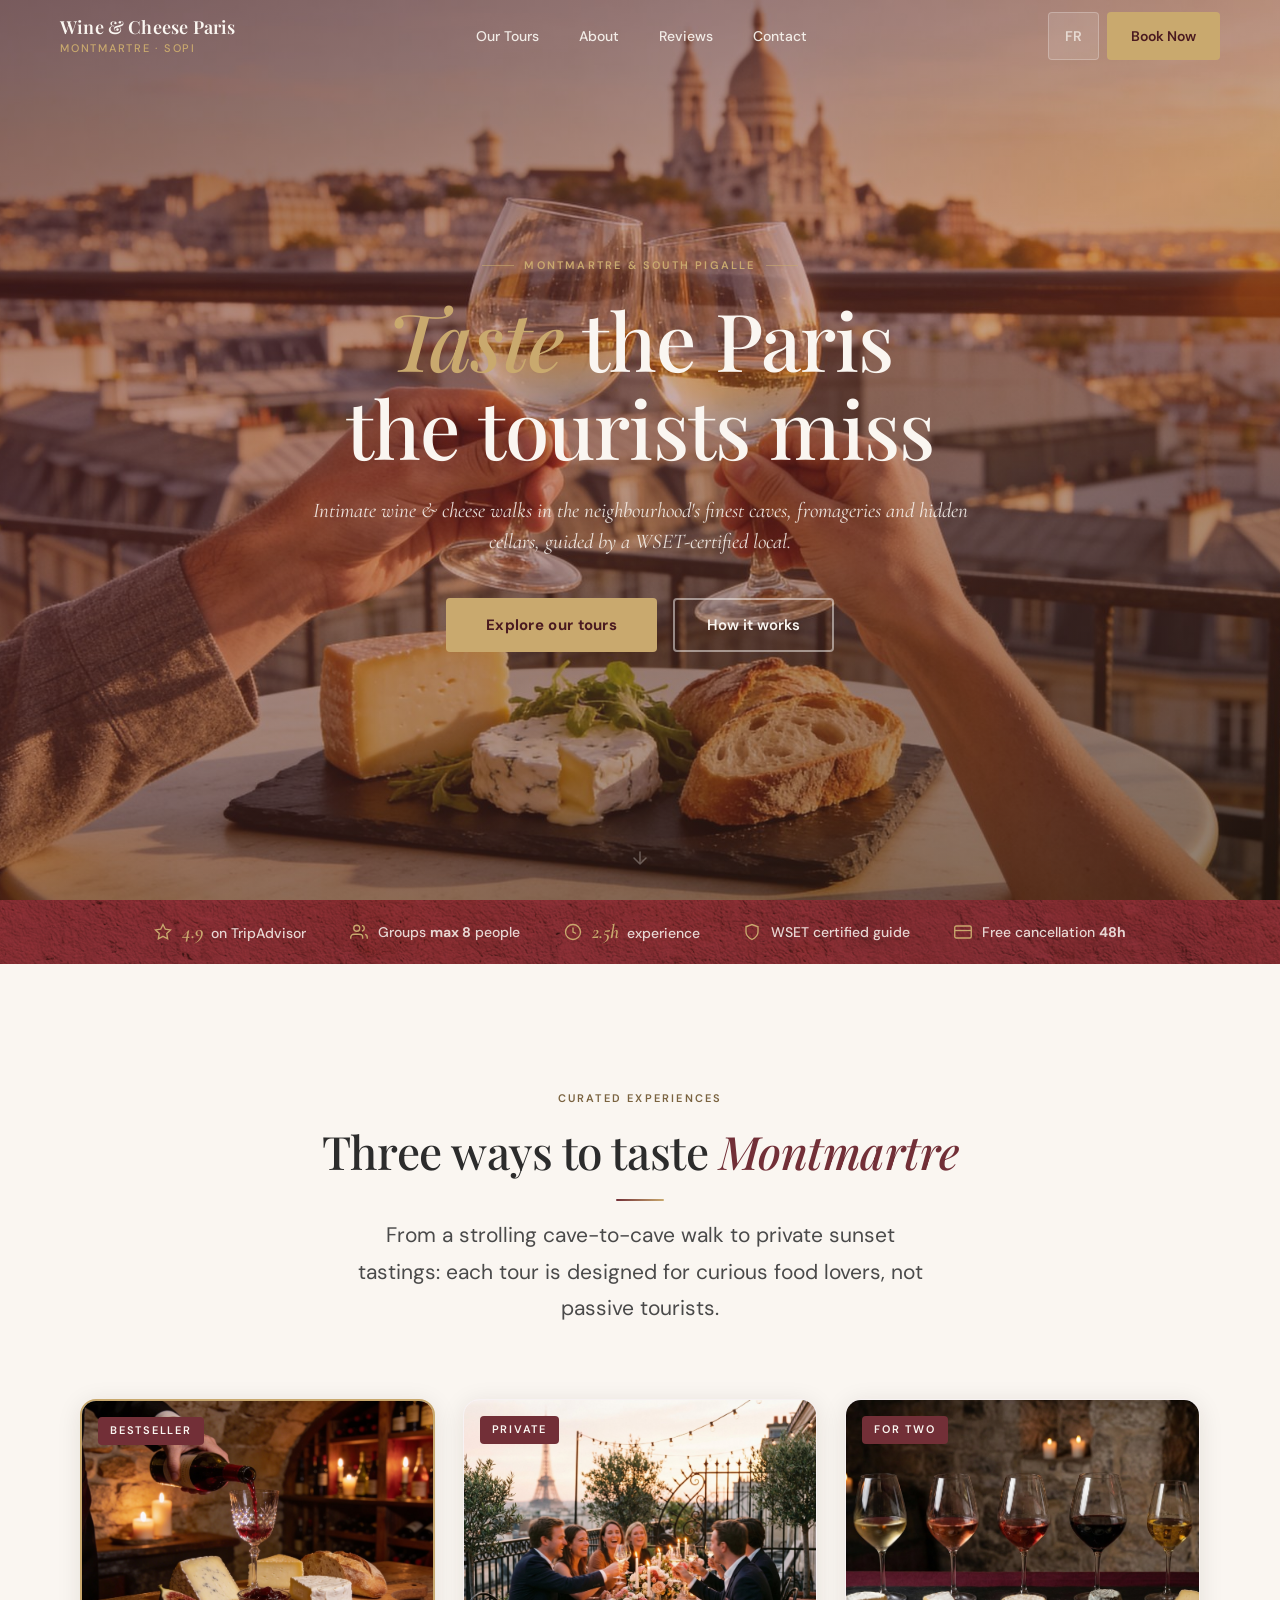
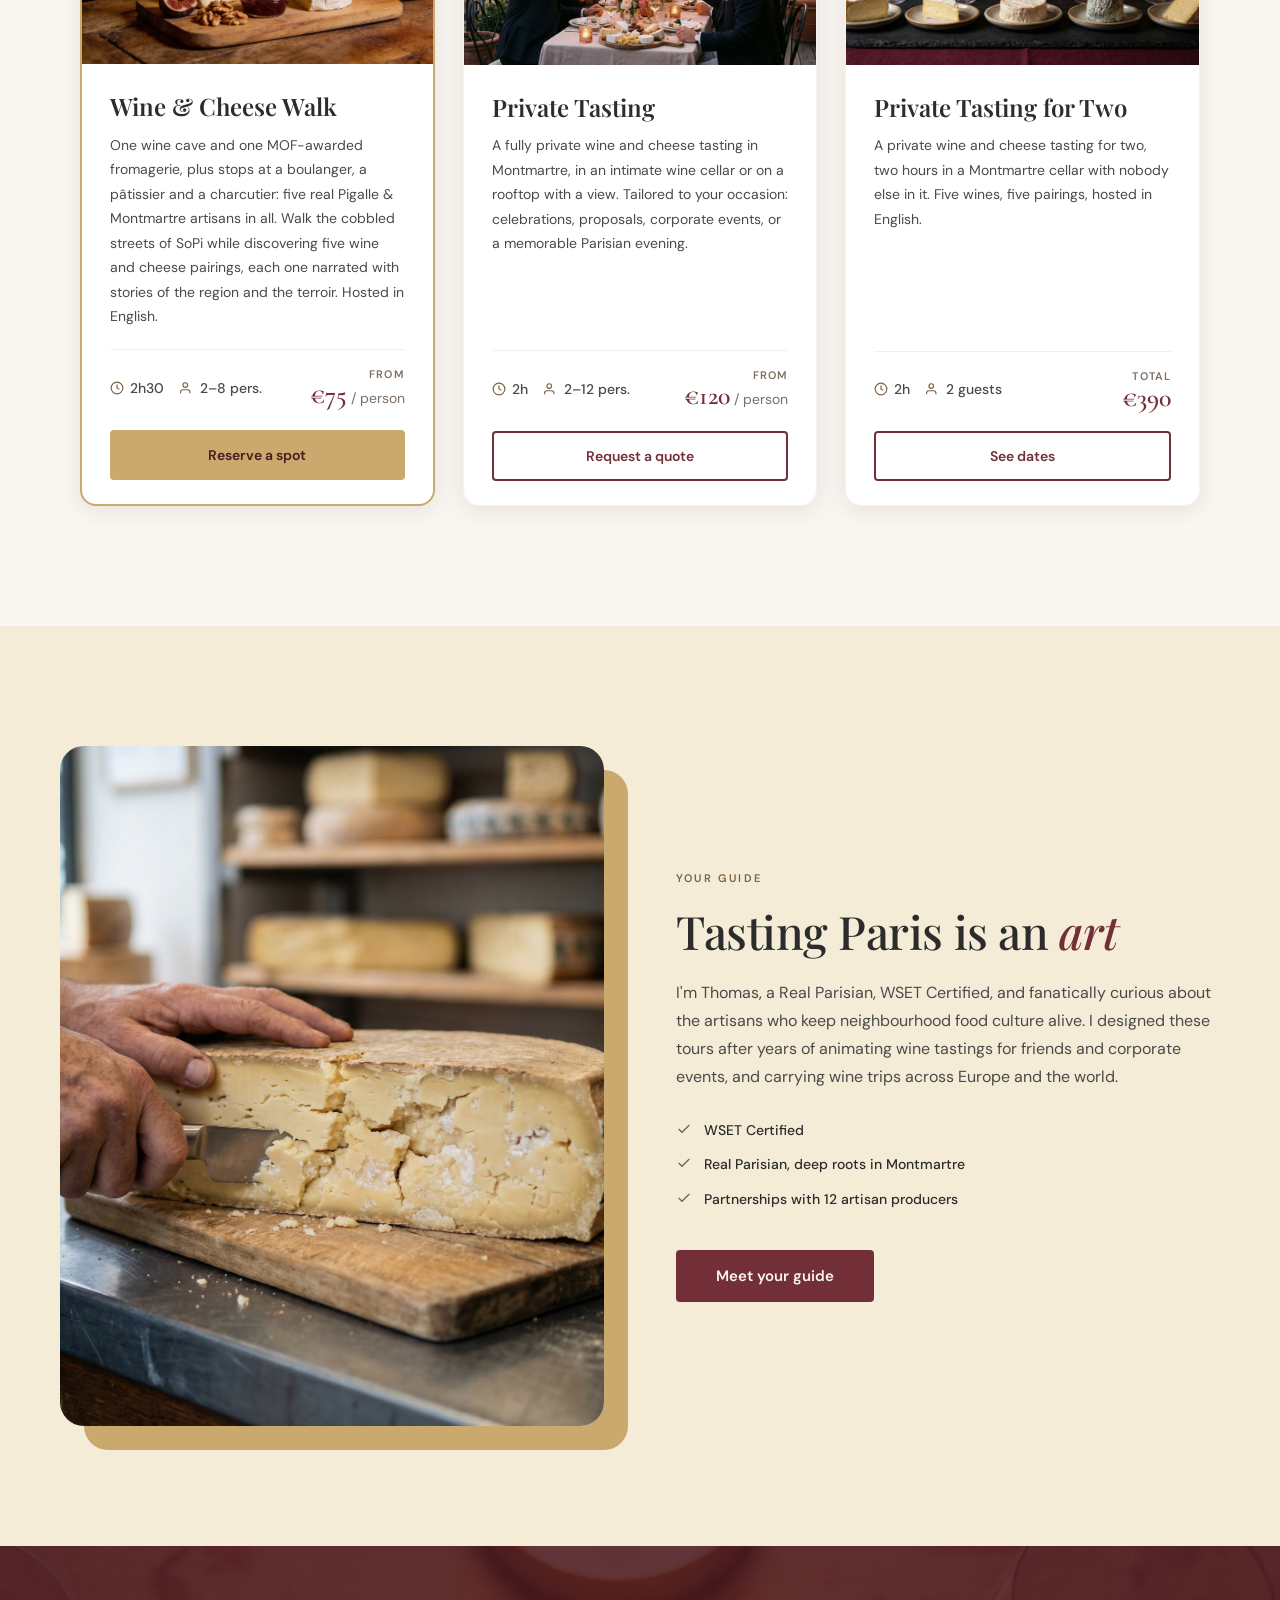
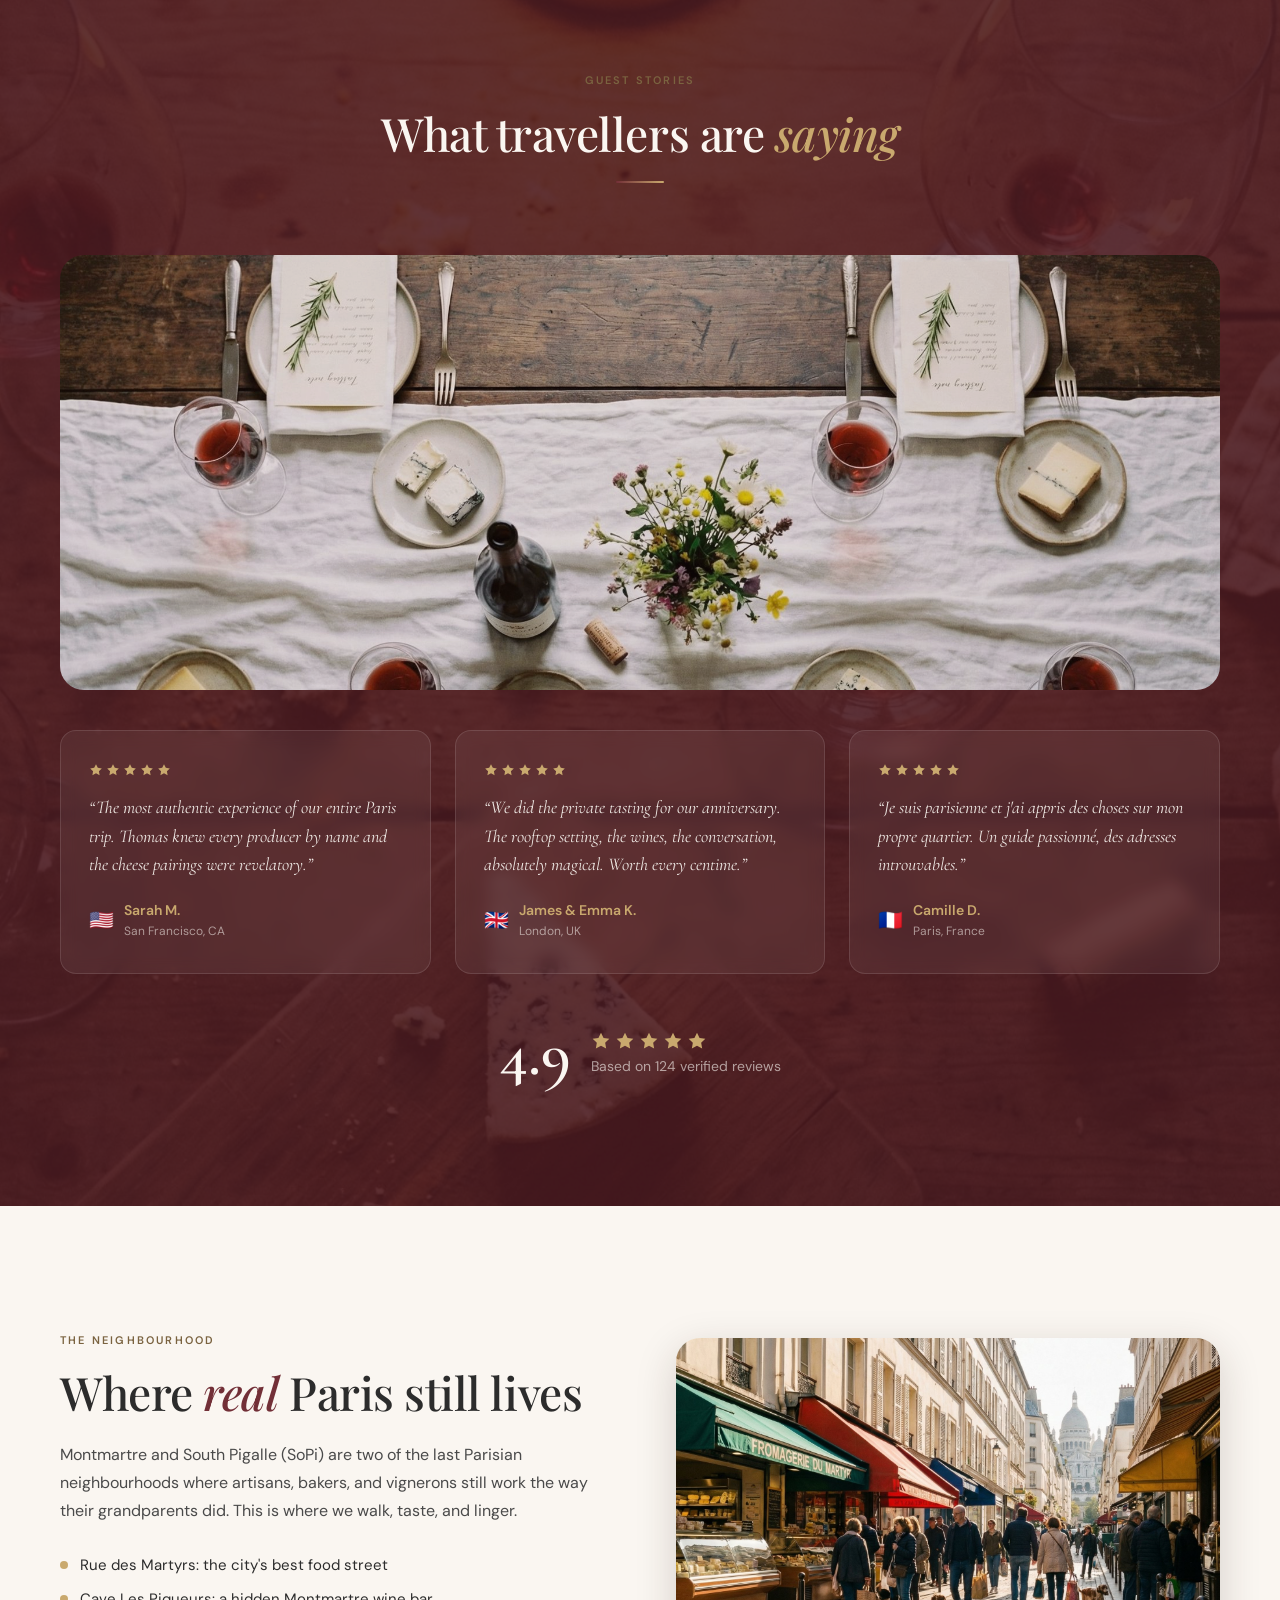
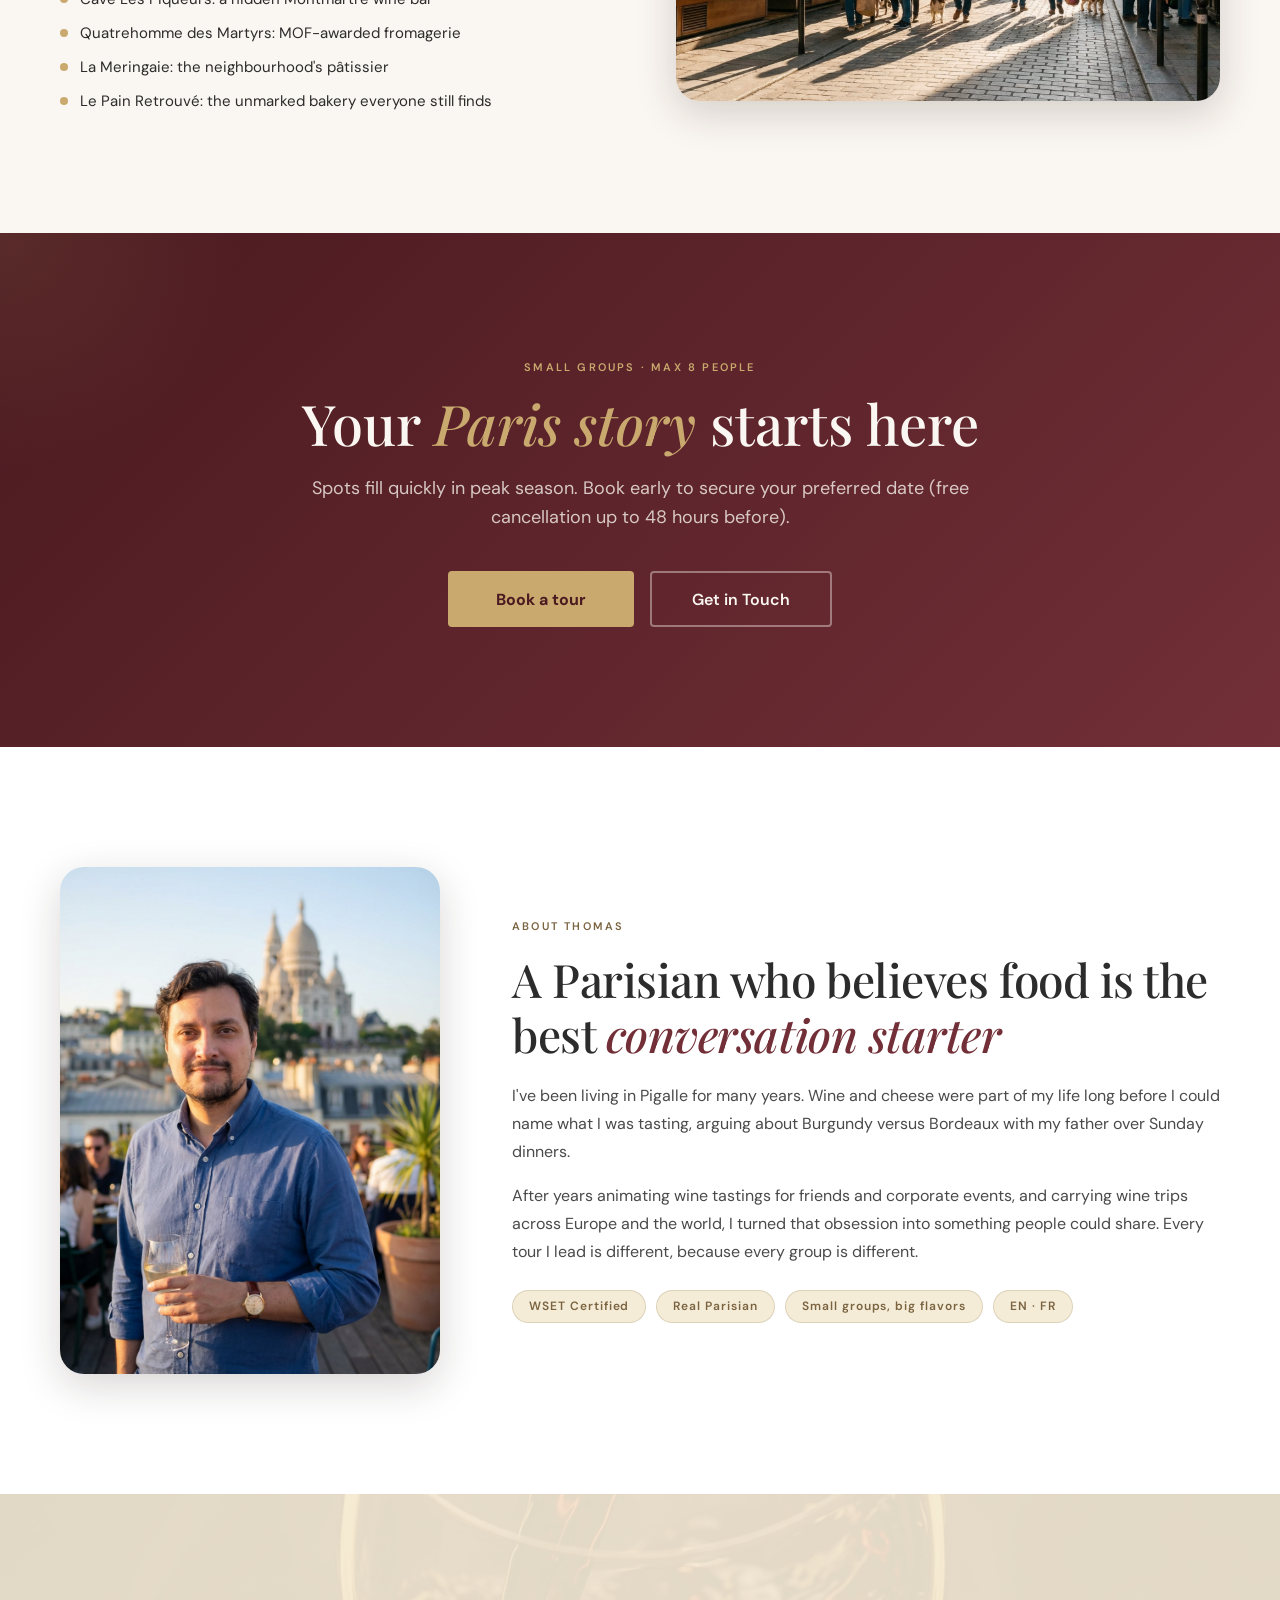
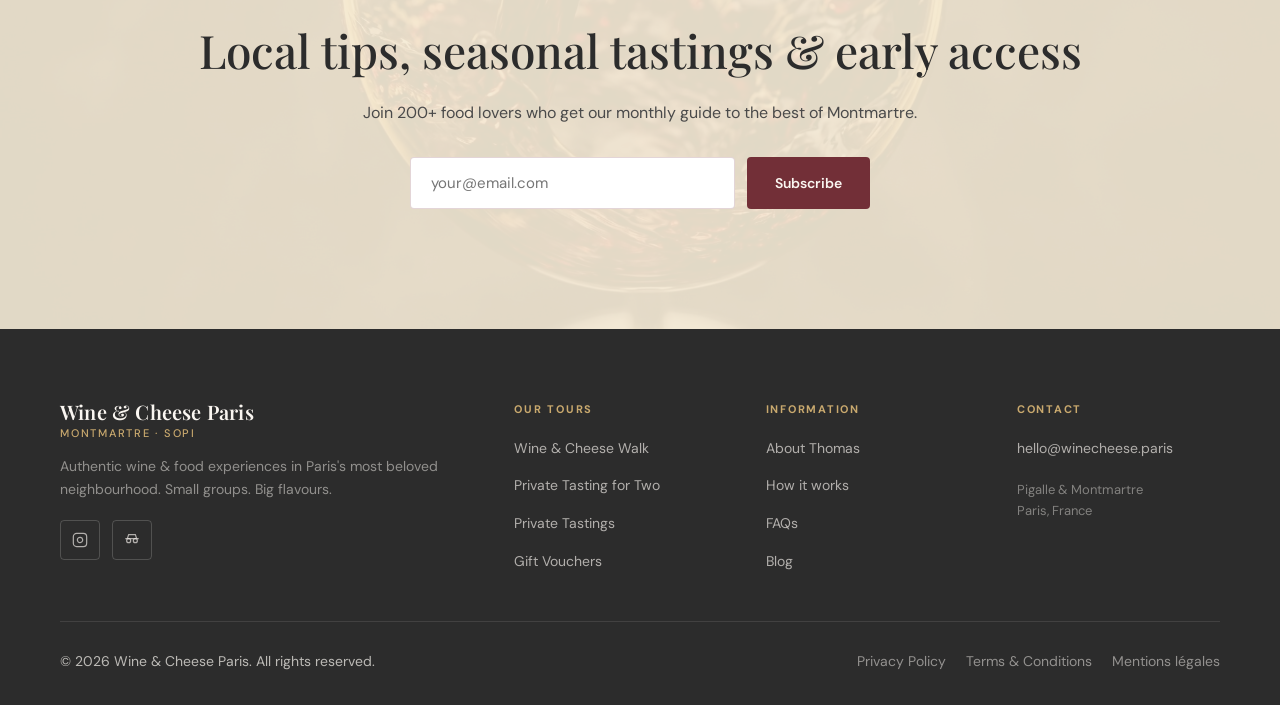
==== index.html @ 5b97e0d9 "fix(design): corrige les contrastes sous le seuil AA de WCAG 2.1 Complete le systeme pose par cette " ====
<!DOCTYPE html>
<html lang="en">
<head>
<meta charset="UTF-8">
<link rel="icon" href="favicon.svg" type="image/svg+xml">
<link rel="icon" href="favicon.ico" sizes="any">
<link rel="icon" href="favicon-32x32.png" type="image/png" sizes="32x32">
<link rel="icon" href="favicon-16x16.png" type="image/png" sizes="16x16">
<link rel="apple-touch-icon" href="apple-touch-icon.png">
<meta name="viewport" content="width=device-width, initial-scale=1.0">
<title>Wine & Cheese Paris, Montmartre Food & Wine Tours</title>
<meta name="description" content="Authentic wine & cheese experiences in Montmartre. Small-group tours, food walks, and private tastings led by a WSET-certified guide. Book your Paris food tour.">
<meta property="og:title" content="Wine & Cheese Paris">
<meta property="og:description" content="Authentic wine & cheese experiences in Montmartre with a certified local guide.">
<meta property="og:image" content="images/hero.jpg">
<link href="https://fonts.googleapis.com/css2?family=Playfair+Display:ital,wght@0,400;0,500;0,600;0,700;1,400;1,500&family=DM+Sans:ital,opsz,wght@0,9..40,400;0,9..40,500;0,9..40,600;0,9..40,700;1,9..40,400&family=Cormorant+Garamond:ital,wght@0,400;0,500;0,600;1,400;1,500;1,600&display=swap" rel="stylesheet">
<link rel="stylesheet" href="tokens.css">
<link rel="stylesheet" href="shared.css">
<style>
/* ─── HERO ──────────────────────────────────────────────────────── */
.hero {
  position:relative; min-height:100vh;
  display:flex; align-items:center; justify-content:center;
  overflow:hidden;
}
.hero-image {
  position:absolute; inset:0;
  background:url('images/hero.jpg') center center / cover no-repeat;
}
.hero-overlay {
  position:absolute; inset:0;
  background:linear-gradient(
    160deg,
    rgba(74,26,32,0.62) 0%,
    rgba(114,47,55,0.38) 45%,
    rgba(44,28,20,0.55) 100%
  );
}
.hero-content {
  position:relative; z-index:2;
  text-align:center;
  padding:0 var(--space-block);
  max-width:820px;
  animation:heroFadeUp 1s ease both;
}
@keyframes heroFadeUp {
  from { opacity:0; transform:translateY(28px); }
  to { opacity:1; transform:translateY(0); }
}
.hero-eyebrow {
  display:inline-flex; align-items:center; gap:10px;
  font-family:var(--ff-body);
  font-size:var(--text-2xs); font-weight:var(--weight-semibold);
  letter-spacing:var(--tracking-caps-lg); text-transform:uppercase;
  color:var(--gold);
  margin-bottom:var(--space-sm);
}
.hero-eyebrow::before, .hero-eyebrow::after {
  content:''; display:block; width:32px; height:1px;
  background:var(--gold); opacity:0.6;
}
.hero-title {
  font-family:var(--ff-display);
  font-size:var(--text-hero);
  font-weight:var(--weight-medium);
  color:var(--cream);
  line-height:var(--leading-tight);
  margin-bottom:var(--space-md);
  letter-spacing:var(--tracking-tight);
}
.hero-title em { font-style:italic; color:var(--gold); }
.hero-sub {
  font-family:var(--ff-accent);
  font-size:var(--text-lead);
  font-style:italic;
  color:rgba(250,246,241,0.88);
  margin-bottom:var(--space-2xl);
  line-height:var(--leading-normal);
}
.hero-ctas { display:flex; gap:var(--space-xs); justify-content:center; flex-wrap:wrap; }
.btn-primary {
  display:inline-flex; align-items:center; justify-content:center; text-decoration:none;
  background:var(--gold); color:var(--dark-wine);
  font-family:var(--ff-body); font-size:var(--text-base); font-weight:var(--weight-bold);
  padding:0 var(--space-2xl); height:54px; border-radius:var(--radius-sm);
  border:none; cursor:pointer; letter-spacing:var(--tracking-wide);
  transition:background var(--transition), transform var(--transition), box-shadow var(--transition);
  min-height:var(--touch-min);
}
.btn-primary:hover { background:var(--gold-hover); transform:translateY(-2px); box-shadow:0 8px 28px rgba(201,169,110,0.45); }
.btn-outline {
  display:inline-flex; align-items:center; justify-content:center; text-decoration:none;
  background:transparent; color:var(--cream);
  font-family:var(--ff-body); font-size:var(--text-base); font-weight:var(--weight-semibold);
  padding:0 var(--space-xl); height:54px; border-radius:var(--radius-sm);
  border:2px solid rgba(250,246,241,0.5); cursor:pointer;
  transition:border-color var(--transition), background var(--transition);
  min-height:var(--touch-min);
}
.btn-outline:hover { border-color:var(--cream); background:rgba(250,246,241,0.1); }
.hero-scroll {
  position:absolute; bottom:var(--space-xl); left:50%; transform:translateX(-50%);
  display:flex; flex-direction:column; align-items:center; gap:var(--space-3xs);
  color:rgba(250,246,241,0.6);
  font-size:var(--text-2xs); font-weight:var(--weight-medium); letter-spacing:var(--tracking-caps); text-transform:uppercase;
  animation:scrollBounce 2.5s ease infinite;
}
@keyframes scrollBounce {
  0%, 100% { transform:translateX(-50%) translateY(0); }
  50% { transform:translateX(-50%) translateY(6px); }
}
.hero-scroll svg { opacity:0.5; }

/* ─── TRUST BAR ─────────────────────────────────────────────────── */
.trust-bar {
  background:var(--dark-wine);
  background-image:url('images/stone-texture.jpg');
  background-blend-mode:overlay;
  background-size:cover;
  padding:16px var(--gutter);
  display:flex; align-items:center; justify-content:center;
  gap:var(--space-group);
  flex-wrap:wrap;
}
.trust-item {
  display:flex; align-items:center; gap:10px;
  color:rgba(250,246,241,0.85);
  font-size:var(--text-sm); font-weight:var(--weight-medium);
}
.trust-icon { color:var(--gold); flex-shrink:0; }
.trust-num { font-family:var(--ff-accent); font-size:var(--text-xl); font-weight:var(--weight-semibold); font-style:italic; color:var(--gold); }

/* ─── TOURS GRID ─────────────────────────────────────────────────── */
.tours { background:var(--cream); }
.tours-grid {
  display:grid;
  grid-template-columns:repeat(3, 1fr);
  gap:var(--space-lg);
  max-width:1120px;
  margin:0 auto;
}
.tour-card {
  background:var(--white);
  border-radius:var(--radius-lg);
  overflow:hidden;
  box-shadow:var(--shadow-card);
  transition:transform var(--transition), box-shadow var(--transition);
  display:flex; flex-direction:column;
  border:1px solid rgba(114,47,55,0.06);
}
.tour-card:hover { transform:translateY(-6px); box-shadow:var(--shadow-hover); }
.tour-card-image {
  position:relative; overflow:hidden;
  aspect-ratio:4/3;
}
.tour-card-image img {
  width:100%; height:100%; object-fit:cover;
  transition:transform 400ms ease;
}
.tour-card:hover .tour-card-image img { transform:scale(1.05); }
.tour-tag {
  position:absolute; top:var(--space-xs); left:var(--space-xs);
  background:var(--wine); color:var(--cream);
  font-size:var(--text-2xs); font-weight:var(--weight-semibold);
  letter-spacing:var(--tracking-caps); text-transform:uppercase;
  padding:5px var(--space-2xs); border-radius:var(--radius-sm);
}
.tour-card-body { padding:var(--space-lg) var(--space-lg) var(--space-md); flex:1; display:flex; flex-direction:column; }
.tour-name {
  font-family:var(--ff-display); font-size:var(--text-2xl); font-weight:var(--weight-semibold);
  color:var(--charcoal); line-height:var(--leading-snug); margin-bottom:var(--space-2xs);
}
.tour-desc { font-size:var(--text-sm); line-height:var(--leading-loose); color:var(--slate); flex:1; margin-bottom:var(--space-sm); }
.tour-meta {
  display:flex; align-items:center; gap:var(--space-xs);
  padding-top:var(--space-xs); border-top:1px solid rgba(114,47,55,0.08);
  margin-bottom:var(--space-sm);
}
.tour-meta-item {
  display:flex; align-items:center; gap:6px;
  font-size:var(--text-sm); font-weight:var(--weight-medium); color:var(--slate);
}
.tour-meta-item svg { color:var(--gold-text); flex-shrink:0; }
.tour-price {
  display:flex; flex-direction:column; align-items:flex-end;
  margin-left:auto;
}
.price-from {
  font-family:var(--ff-body); font-size:var(--text-2xs); font-weight:var(--weight-semibold);
  letter-spacing:0.1em; text-transform:uppercase;
  color:var(--stone-text); line-height:var(--leading-normal);
}
.price-main { display:flex; align-items:baseline; gap:var(--space-4xs); }
.price-amount {
  font-family:var(--ff-accent); font-size:26px; font-weight:var(--weight-semibold);
  color:var(--wine); line-height:var(--leading-none);
}
.price-per { font-size:var(--text-sm); font-weight:var(--weight-normal); color:var(--stone-text); }
.btn-tour {
  display:block; width:100%; text-align:center;
  background:transparent; color:var(--wine);
  border:2px solid var(--wine); border-radius:var(--radius-sm);
  font-size:var(--text-sm); font-weight:var(--weight-semibold); padding:var(--space-2xs);
  cursor:pointer; transition:all var(--transition);
  min-height:var(--touch-min); font-family:var(--ff-body);
}
.btn-tour:hover { background:var(--wine); color:var(--cream); }
.tour-card.featured .btn-tour { background:var(--gold); color:var(--dark-wine); border-color:var(--gold); }
.tour-card.featured .btn-tour:hover { background:var(--gold-hover); border-color:var(--gold-hover); }
.tour-card.featured { border:2px solid var(--gold); }

/* ─── EXPERTISE / ABOUT STRIP ───────────────────────────────────── */
.expertise { background:var(--light-gold); }
.expertise-grid {
  display:grid; grid-template-columns:1fr 1fr;
  gap:var(--space-block); align-items:center;
}
.expertise-image {
  position:relative; border-radius:var(--radius-xl);
  overflow:hidden; aspect-ratio:4/5;
  box-shadow:24px 24px 0 var(--gold);
}
.expertise-image img { width:100%; height:100%; object-fit:cover; }
.expertise-badge {
  position:absolute; bottom:-var(--space-2xs); right:-var(--space-2xs);
  background:var(--wine); color:var(--cream);
  border-radius:50%; width:96px; height:96px;
  display:flex; flex-direction:column; align-items:center; justify-content:center;
  font-family:var(--ff-display); font-size:var(--text-2xl); font-weight:var(--weight-bold);
  line-height:var(--leading-none); text-align:center;
  box-shadow:0 8px 24px rgba(114,47,55,0.35);
}
.expertise-badge small { font-family:var(--ff-body); font-size:var(--text-2xs); letter-spacing:var(--tracking-caps); text-transform:uppercase; opacity:0.8; }
.expertise-text .section-eyebrow { display:block; text-align:left; }
.expertise-text .section-title { text-align:left; }
.expertise-body { font-size:var(--text-md); line-height:var(--leading-loose); color:var(--slate); margin-top:var(--space-sm); }
.credential-list { list-style:none; margin-top:var(--space-lg); display:flex; flex-direction:column; gap:var(--space-2xs); }
.credential-item {
  display:flex; align-items:flex-start; gap:var(--space-2xs);
  font-size:var(--text-sm); color:var(--charcoal); font-weight:var(--weight-medium);
}
.credential-icon { color:var(--gold-text); margin-top:2px; flex-shrink:0; }
.expertise-cta { margin-top:var(--space-2xl); }
.btn-secondary {
  display:inline-flex; align-items:center; justify-content:center; text-decoration:none;
  background:var(--wine); color:var(--cream);
  font-family:var(--ff-body); font-size:var(--text-base); font-weight:var(--weight-semibold);
  padding:0 var(--space-2xl); height:52px; border-radius:var(--radius-sm);
  border:none; cursor:pointer;
  transition:background var(--transition), transform var(--transition);
  min-height:var(--touch-min);
}
.btn-secondary:hover { background:var(--dark-wine); transform:translateY(-2px); }

/* ─── REVIEWS ────────────────────────────────────────────────────── */
.reviews {
  position:relative; overflow:hidden;
  background:var(--dark-wine);
}
.reviews-bg {
  position:absolute; inset:0;
  background:url('images/tasting-table.jpg') center / cover no-repeat;
  opacity:0.12;
}
.reviews-inner { position:relative; z-index:2; }
.reviews .section-eyebrow { color:var(--gold-text); }
.reviews .section-title { color:var(--cream); }
.reviews-grid {
  display:grid; grid-template-columns:repeat(3, 1fr);
  gap:var(--space-md);
}
.review-card {
  background:rgba(250,246,241,0.06);
  border:1px solid rgba(250,246,241,0.12);
  border-radius:var(--radius-lg); padding:var(--space-xl) var(--space-lg);
  backdrop-filter:blur(8px);
  transition:background var(--transition), transform var(--transition);
}
.review-card:hover { background:rgba(250,246,241,0.10); transform:translateY(-3px); }
.review-stars { display:flex; gap:3px; margin-bottom:var(--space-xs); color:var(--gold); }
.review-text {
  font-family:var(--ff-accent); font-size:var(--text-lg); font-style:italic;
  color:rgba(250,246,241,0.92); line-height:var(--leading-relaxed); margin-bottom:var(--space-sm);
}
.review-text::before { content:'\201C'; }
.review-text::after { content:'\201D'; }
.reviewer {
  display:flex; align-items:center; gap:10px;
}
.reviewer-flag { font-size:var(--text-xl); }
.reviewer-info { display:flex; flex-direction:column; }
.reviewer-name { font-size:var(--text-sm); font-weight:var(--weight-semibold); color:var(--gold); }
.reviewer-origin { font-size:var(--text-xs); color:rgba(250,246,241,0.55); }
.reviews-rating {
  text-align:center; margin-top:var(--space-3xl);
  display:flex; align-items:center; justify-content:center; gap:var(--space-sm);
}
.rating-big {
  font-family:var(--ff-accent); font-size:64px; font-weight:var(--weight-semibold);
  color:var(--cream); line-height:var(--leading-none);
}
.rating-label { font-size:var(--text-sm); color:rgba(250,246,241,0.6); margin-top:var(--space-4xs); }
.rating-stars-big { display:flex; gap:var(--space-4xs); color:var(--gold); margin-bottom:var(--space-4xs); }

/* ─── NEIGHBOURHOOD ─────────────────────────────────────────────── */
.neighbourhood { background:var(--cream); }
.neighbourhood-grid {
  display:grid; grid-template-columns:1fr 1fr;
  gap:var(--space-block); align-items:center;
}
.neighbourhood-text .section-title { text-align:left; }
.neighbourhood-text .section-eyebrow { text-align:left; }
.neighbourhood-body { font-size:var(--text-md); line-height:var(--leading-loose); color:var(--slate); margin-top:var(--space-sm); }
.neighbourhood-image {
  border-radius:var(--radius-xl); overflow:hidden;
  aspect-ratio:3/2;
  box-shadow:var(--shadow-hover);
}
.neighbourhood-image img { width:100%; height:100%; object-fit:cover; }
.stops-list { list-style:none; margin-top:var(--space-lg); display:flex; flex-direction:column; gap:10px; }
.stop-item {
  display:flex; align-items:center; gap:var(--space-2xs);
  font-size:var(--text-base); color:var(--charcoal);
}
.stop-dot { width:8px; height:8px; border-radius:50%; background:var(--gold); flex-shrink:0; }

/* ─── CTA SECTION ───────────────────────────────────────────────── */
.cta-section {
  background:linear-gradient(135deg, var(--dark-wine) 0%, var(--wine) 100%);
  text-align:center; padding:var(--space-section) var(--gutter);
  position:relative; overflow:hidden;
}
.cta-section::before {
  content:'';
  position:absolute; top:-50%; left:-20%;
  width:500px; height:500px;
  background:radial-gradient(circle, rgba(201,169,110,0.12) 0%, transparent 70%);
  border-radius:50%;
}
.cta-inner { position:relative; z-index:2; max-width:680px; margin:0 auto; }
.cta-eyebrow { display:inline-block; font-size:var(--text-2xs); font-weight:var(--weight-semibold); letter-spacing:var(--tracking-caps-lg); text-transform:uppercase; color:var(--gold); margin-bottom:var(--space-xs); }
.cta-title { font-family:var(--ff-display); font-size:var(--text-page-title); font-weight:var(--weight-medium); color:var(--cream); line-height:var(--leading-tight); margin-bottom:var(--space-sm); }
.cta-title em { font-style:italic; color:var(--gold); }
.cta-desc { font-size:var(--text-lg); color:rgba(250,246,241,0.78); margin-bottom:var(--space-2xl); line-height:var(--leading-relaxed); }
.cta-buttons { display:flex; gap:var(--space-xs); justify-content:center; flex-wrap:wrap; }
.btn-cta-primary {
  background:var(--gold); color:var(--dark-wine);
  font-family:var(--ff-body); font-size:var(--text-md); font-weight:var(--weight-bold);
  padding:0 var(--space-3xl); height:56px; border-radius:var(--radius-sm);
  border:none; cursor:pointer;
  transition:background var(--transition), transform var(--transition);
  min-height:var(--touch-min);
}
.btn-cta-primary:hover { background:var(--gold-hover); transform:translateY(-2px); }

/* ─── ABOUT TEASER ──────────────────────────────────────────────── */
.about-teaser { background:var(--white); }
.about-grid {
  display:grid; grid-template-columns:380px 1fr;
  gap:var(--space-block); align-items:center;
}
.about-portrait {
  position:relative; border-radius:var(--radius-xl); overflow:hidden;
  aspect-ratio:3/4;
  box-shadow:var(--shadow-hover);
}
.about-portrait img { width:100%; height:100%; object-fit:cover; }
.about-text .section-eyebrow { text-align:left; display:block; }
.about-text .section-title { text-align:left; }
.about-body { font-size:var(--text-md); line-height:var(--leading-loose); color:var(--slate); margin-top:var(--space-sm); }
.about-body p + p { margin-top:var(--space-xs); }
.credential-chips { display:flex; flex-wrap:wrap; gap:10px; margin-top:var(--space-md); }
.chip {
  background:var(--light-gold); color:var(--gold-text);
  font-size:var(--text-xs); font-weight:var(--weight-semibold); letter-spacing:0.08em;
  padding:6px var(--space-xs); border-radius:100px;
  border:1px solid rgba(122,99,64,0.2);
}

/* ─── NEWSLETTER ─────────────────────────────────────────────────── */
.newsletter { background:var(--light-gold); text-align:center; position:relative; overflow:hidden; }
.newsletter::before { content:''; position:absolute; inset:0; background:url('images/wine-pour-closeup.jpg') center/cover no-repeat; opacity:0.08; z-index:0; }
.newsletter > * { position:relative; z-index:1; }
.newsletter-title { font-family:var(--ff-display); font-size:var(--text-section); font-weight:var(--weight-medium); color:var(--charcoal); margin-bottom:var(--space-2xs); }
.newsletter-desc { font-size:var(--text-md); color:var(--slate); margin-bottom:var(--space-xl); }
.newsletter-form { display:flex; gap:var(--space-2xs); max-width:460px; margin:0 auto; }
.newsletter-input {
  flex:1; border:1.5px solid rgba(114,47,55,0.2); border-radius:var(--radius-sm);
  background:var(--white); color:var(--charcoal);
  font-family:var(--ff-body); font-size:var(--text-base); padding:0 var(--space-sm);
  height:52px; min-height:var(--touch-min);
  transition:border-color var(--transition);
}
.newsletter-input:focus { outline:none; border-color:var(--wine); box-shadow:0 0 0 3px rgba(114,47,55,0.1); }
.btn-subscribe {
  background:var(--wine); color:var(--cream);
  font-family:var(--ff-body); font-size:var(--text-sm); font-weight:var(--weight-semibold);
  padding:0 var(--space-lg); height:52px; border-radius:var(--radius-sm);
  border:none; cursor:pointer; white-space:nowrap;
  transition:background var(--transition);
  min-height:var(--touch-min);
}
.btn-subscribe:hover { background:var(--dark-wine); }

/* ─── RESPONSIVE, propre a l'accueil ─────────────────────────────── */
/* Le pied de page et la bascule du menu sont gouvernes par shared.css. */
@media (max-width:768px) {
  .tours-grid { grid-template-columns:repeat(2, 1fr); max-width:780px; }
}
@media (max-width:640px) {
  .tours-grid { grid-template-columns:1fr; max-width:420px; }
  .expertise-grid, .neighbourhood-grid, .about-grid { grid-template-columns:1fr; }
  .about-grid { grid-template-columns:1fr; }
  .about-portrait { max-width:340px; margin:0 auto; }
  .reviews-grid { grid-template-columns:1fr; }
  .newsletter-form { flex-direction:column; }
}
@media (max-width:480px) {
  .trust-bar { gap:var(--space-xs); }
  .trust-item { font-size:var(--text-xs); }
}
</style>
<script async src="https://analytics.winecheese.paris/js/pa-krMVZUVywC4sob83U_ji3.js"></script>
<script>
window.plausible=window.plausible||function(){(plausible.q=plausible.q||[]).push(arguments)},plausible.init=plausible.init||function(i){plausible.o=i||{}};
plausible.init()
</script>
<script defer src="analytics.js"></script>
</head>
<body>

<a href="#main-content" class="skip-link">Skip to main content</a>

<!-- ─── HEADER ─────────────────────────────────────────────────── -->
<header class="site-header" role="banner" id="site-header">
  <a href="/" class="logo" aria-label="Wine & Cheese Paris, Home">
    <span class="logo-main">Wine & Cheese Paris</span>
    <span class="logo-sub">Montmartre · SoPi</span>
  </a>

  <nav class="main-nav" aria-label="Main navigation">
    <a href="#tours" class="nav-link" data-en="Our Tours" data-fr="Nos Visites">Our Tours</a>
    <a href="about.html" class="nav-link" data-en="About" data-fr="À Propos">About</a>
    <a href="#reviews" class="nav-link" data-en="Reviews" data-fr="Avis">Reviews</a>
    <a href="contact.html" class="nav-link" data-en="Contact" data-fr="Contact">Contact</a>
  </nav>

  <div class="nav-right">
    <button class="lang-toggle" id="langToggle" aria-label="Switch language to French">FR</button>
    <button class="btn-book-nav" data-book="choose" data-en="Book Now" data-fr="Réserver">Book Now</button>
    <button class="nav-hamburger" aria-label="Open menu" aria-expanded="false">
      <span></span><span></span><span></span>
    </button>
  </div>
</header>

<!-- ─── HERO ───────────────────────────────────────────────────── -->
<main id="main-content">
<section class="hero" aria-label="Hero">
  <div class="hero-image" id="heroImage" role="img" aria-label="Two glasses of white wine toasting above a cheese board with Sacré-Cœur in the background at golden hour"></div>
  <div class="hero-overlay" aria-hidden="true"></div>
  <div class="hero-content">
    <p class="hero-eyebrow">Montmartre &amp; South Pigalle</p>
    <h1 class="hero-title" id="heroTitle">
      <em>Taste</em> the Paris<br>the tourists miss
    </h1>
    <p class="hero-sub" id="heroSub">Intimate wine &amp; cheese walks in the neighbourhood's finest caves, fromageries and hidden cellars, guided by a WSET-certified local.</p>
    <div class="hero-ctas">
      <a href="#tours" class="btn-primary" id="heroCta1">Explore our tours</a>
      <a href="#expertise" class="btn-outline" id="heroCta2">How it works</a>
    </div>
  </div>
  <div class="hero-scroll" aria-hidden="true">
    <svg width="20" height="20" viewBox="0 0 20 20" fill="none">
      <path d="M10 4v12M4 10l6 6 6-6" stroke="currentColor" stroke-width="1.5" stroke-linecap="round" stroke-linejoin="round"/>
    </svg>
  </div>
</section>

<!-- ─── TRUST BAR ─────────────────────────────────────────────── -->
<div class="trust-bar" role="region" aria-label="Key facts">
  <div class="trust-item">
    <svg class="trust-icon" width="18" height="18" viewBox="0 0 24 24" fill="none" stroke="currentColor" stroke-width="1.8"><polygon points="12 2 15.09 8.26 22 9.27 17 14.14 18.18 21.02 12 17.77 5.82 21.02 7 14.14 2 9.27 8.91 8.26 12 2"/></svg>
    <span><span class="trust-num">4.9</span> &nbsp;on TripAdvisor</span>
  </div>
  <div class="trust-item">
    <svg class="trust-icon" width="18" height="18" viewBox="0 0 24 24" fill="none" stroke="currentColor" stroke-width="1.8"><path d="M17 21v-2a4 4 0 0 0-4-4H5a4 4 0 0 0-4 4v2"/><circle cx="9" cy="7" r="4"/><path d="M23 21v-2a4 4 0 0 0-3-3.87"/><path d="M16 3.13a4 4 0 0 1 0 7.75"/></svg>
    <span>Groups <strong>max 8</strong> people</span>
  </div>
  <div class="trust-item">
    <svg class="trust-icon" width="18" height="18" viewBox="0 0 24 24" fill="none" stroke="currentColor" stroke-width="1.8"><circle cx="12" cy="12" r="10"/><path d="M12 6v6l4 2"/></svg>
    <span><span class="trust-num">2.5h</span> &nbsp;experience</span>
  </div>
  <div class="trust-item">
    <svg class="trust-icon" width="18" height="18" viewBox="0 0 24 24" fill="none" stroke="currentColor" stroke-width="1.8"><path d="M12 22s8-4 8-10V5l-8-3-8 3v7c0 6 8 10 8 10z"/></svg>
    <span>WSET certified guide</span>
  </div>
  <div class="trust-item">
    <svg class="trust-icon" width="18" height="18" viewBox="0 0 24 24" fill="none" stroke="currentColor" stroke-width="1.8"><rect x="1" y="4" width="22" height="16" rx="2" ry="2"/><line x1="1" y1="10" x2="23" y2="10"/></svg>
    <span>Free cancellation <strong>48h</strong></span>
  </div>
</div>

<!-- ─── TOURS ─────────────────────────────────────────────────── -->
<section class="section tours" id="tours" aria-labelledby="tours-heading">
  <div class="section-inner">
    <header class="section-header">
      <p class="section-eyebrow" id="toursEyebrow">Curated experiences</p>
      <h2 class="section-title" id="toursHeading">Three ways to taste <em>Montmartre</em></h2>
      <div class="divider"></div>
      <p class="section-desc" id="toursDesc">From a strolling cave-to-cave walk to private sunset tastings: each tour is designed for curious food lovers, not passive tourists.</p>
    </header>

    <div class="tours-grid">
      <!-- Card 1: Wine & Cheese Walk -->
      <article class="tour-card featured" aria-label="Wine & Cheese Walk tour">
        <div class="tour-card-image">
          <img src="images/card-wine.jpg" alt="Red wine being poured in a candlelit stone wine cellar with a cheese board" loading="lazy">
          <span class="tour-tag" id="tag1">Bestseller</span>
        </div>
        <div class="tour-card-body">
          <h3 class="tour-name" id="tourName1">Wine &amp; Cheese Walk</h3>
          <p class="tour-desc" id="tourDesc1">One wine cave and one MOF-awarded fromagerie, plus stops at a boulanger, a pâtissier and a charcutier: five real Pigalle & Montmartre artisans in all. Walk the cobbled streets of SoPi while discovering five wine and cheese pairings, each one narrated with stories of the region and the terroir. Hosted in English.</p>
          <div class="tour-meta">
            <div class="tour-meta-item">
              <svg width="14" height="14" viewBox="0 0 24 24" fill="none" stroke="currentColor" stroke-width="2"><circle cx="12" cy="12" r="10"/><path d="M12 6v6l4 2"/></svg>
              <span id="tourDur1">2h30</span>
            </div>
            <div class="tour-meta-item">
              <svg width="14" height="14" viewBox="0 0 24 24" fill="none" stroke="currentColor" stroke-width="2"><path d="M17 21v-2a4 4 0 0 0-4-4H5a4 4 0 0 0-4 4v2"/><circle cx="9" cy="7" r="4"/></svg>
              <span id="tourGroup1">2–8 pers.</span>
            </div>
            <div class="tour-price"><span class="price-from" id="pricePrefix1">From</span><span class="price-main"><span class="price-amount" id="tourPriceAmount1">€75</span><span class="price-per" id="pricePer1">/ person</span></span></div>
          </div>
          <a href="wine-cheese-walk.html" class="btn-tour" id="tourCta1" data-book="walk">Reserve a spot</a>
        </div>
      </article>

      <!-- Card 2: Private Tasting -->
      <article class="tour-card" aria-label="Private Wine & Cheese Tasting">
        <div class="tour-card-image">
          <img src="images/card-rooftop.jpg" alt="Elegant group toasting with wine glasses on a Paris rooftop with the Eiffel Tower at sunset" loading="lazy">
          <span class="tour-tag" id="tag3">Private</span>
        </div>
        <div class="tour-card-body">
          <h3 class="tour-name" id="tourName3">Private Tasting</h3>
          <p class="tour-desc" id="tourDesc3">A fully private wine and cheese tasting in Montmartre, in an intimate wine cellar or on a rooftop with a view. Tailored to your occasion: celebrations, proposals, corporate events, or a memorable Parisian evening.</p>
          <div class="tour-meta">
            <div class="tour-meta-item">
              <svg width="14" height="14" viewBox="0 0 24 24" fill="none" stroke="currentColor" stroke-width="2"><circle cx="12" cy="12" r="10"/><path d="M12 6v6l4 2"/></svg>
              <span id="tourDur3">2h</span>
            </div>
            <div class="tour-meta-item">
              <svg width="14" height="14" viewBox="0 0 24 24" fill="none" stroke="currentColor" stroke-width="2"><path d="M17 21v-2a4 4 0 0 0-4-4H5a4 4 0 0 0-4 4v2"/><circle cx="9" cy="7" r="4"/></svg>
              <span id="tourGroup3">2–12 pers.</span>
            </div>
            <div class="tour-price"><span class="price-from" id="pricePrefix3">From</span><span class="price-main"><span class="price-amount" id="tourPriceAmount3">€120</span><span class="price-per" id="pricePer3">/ person</span></span></div>
          </div>
          <a href="contact.html?enquiry=private-couples" class="btn-tour" id="tourCta3" data-book="private">Request a quote</a>
        </div>
      </article>

      <!-- Card 3: Private Tasting for Two -->
      <article class="tour-card" aria-label="Private Wine & Cheese Tasting for Two">
        <div class="tour-card-image">
          <img src="images/pairings-lineup.jpg" alt="Five wine glasses lined up with a different cheese pairing in front of each, stone cellar background with candles" loading="lazy">
          <span class="tour-tag">For Two</span>
        </div>
        <div class="tour-card-body">
          <h3 class="tour-name">Private Tasting for Two</h3>
          <p class="tour-desc">A private wine and cheese tasting for two, two hours in a Montmartre cellar with nobody else in it. Five wines, five pairings, hosted in English.</p>
          <div class="tour-meta">
            <div class="tour-meta-item">
              <svg width="14" height="14" viewBox="0 0 24 24" fill="none" stroke="currentColor" stroke-width="2"><circle cx="12" cy="12" r="10"/><path d="M12 6v6l4 2"/></svg>
              <span>2h</span>
            </div>
            <div class="tour-meta-item">
              <svg width="14" height="14" viewBox="0 0 24 24" fill="none" stroke="currentColor" stroke-width="2"><path d="M17 21v-2a4 4 0 0 0-4-4H5a4 4 0 0 0-4 4v2"/><circle cx="9" cy="7" r="4"/></svg>
              <span>2 guests</span>
            </div>
            <div class="tour-price"><span class="price-from">Total</span><span class="price-main"><span class="price-amount">€390</span></span></div>
          </div>
          <a href="private-wine-tasting-for-two.html" class="btn-tour">See dates</a>
        </div>
      </article>
    </div>
  </div>
</section>

<!-- ─── EXPERTISE ──────────────────────────────────────────────── -->
<section class="section expertise" id="expertise" aria-labelledby="expertise-heading">
  <div class="section-inner">
    <div class="expertise-grid">
      <div class="expertise-image">
        <img src="images/cheese-expertise.jpg" alt="Fromagerie artisan cutting a large aged cheese wheel on a wooden board in a cheese shop" loading="lazy">
        <div class="expertise-badge" aria-hidden="true">
          WSET<br><small>Certified</small>
        </div>
      </div>
      <div class="expertise-text">
        <p class="section-eyebrow" id="expertiseEyebrow">Your guide</p>
        <h2 class="section-title" id="expertise-heading">Tasting Paris is an <em>art</em></h2>
        <p class="expertise-body" id="expertiseBody">
          I'm Thomas, a Real Parisian, WSET Certified, and fanatically curious about the artisans who keep neighbourhood food culture alive. I designed these tours after years of animating wine tastings for friends and corporate events, and carrying wine trips across Europe and the world.
        </p>
        <ul class="credential-list" role="list" aria-label="Credentials">
          <li class="credential-item">
            <svg class="credential-icon" width="16" height="16" viewBox="0 0 24 24" fill="none" stroke="currentColor" stroke-width="2"><polyline points="20 6 9 17 4 12"/></svg>
            <span id="cred1">WSET Certified</span>
          </li>
          <li class="credential-item">
            <svg class="credential-icon" width="16" height="16" viewBox="0 0 24 24" fill="none" stroke="currentColor" stroke-width="2"><polyline points="20 6 9 17 4 12"/></svg>
            <span id="cred3">Real Parisian, deep roots in Montmartre</span>
          </li>
          <li class="credential-item">
            <svg class="credential-icon" width="16" height="16" viewBox="0 0 24 24" fill="none" stroke="currentColor" stroke-width="2"><polyline points="20 6 9 17 4 12"/></svg>
            <span id="cred4">Partnerships with 12 artisan producers</span>
          </li>
        </ul>
        <div class="expertise-cta">
          <a href="about.html" class="btn-secondary" id="expertiseCta">Meet your guide</a>
        </div>
      </div>
    </div>
  </div>
</section>

<!-- ─── REVIEWS ────────────────────────────────────────────────── -->
<section class="section reviews" id="reviews" aria-labelledby="reviews-heading">
  <div class="reviews-bg" aria-hidden="true" role="presentation"></div>
  <div class="section-inner reviews-inner">
    <header class="section-header">
      <p class="section-eyebrow" id="reviewsEyebrow">Guest stories</p>
      <h2 class="section-title" id="reviews-heading">What travellers are <em style="color:var(--gold);">saying</em></h2>
      <div class="divider"></div>
    </header>
    <div style="border-radius:var(--radius-xl);overflow:hidden;aspect-ratio:16/6;margin-bottom:40px;" class="fade-in"><img src="images/tasting-notes-table.jpg" alt="Tasting table set from above with handwritten notes, wine and cheese" loading="lazy" style="width:100%;height:100%;object-fit:cover;object-position:center 20%;opacity:0.85;"></div>
      <div class="reviews-grid" role="list">
      <article class="review-card" role="listitem">
        <div class="review-stars" aria-label="5 out of 5 stars">
          <svg width="14" height="14" fill="currentColor" viewBox="0 0 24 24"><polygon points="12 2 15.09 8.26 22 9.27 17 14.14 18.18 21.02 12 17.77 5.82 21.02 7 14.14 2 9.27 8.91 8.26 12 2"/></svg>
          <svg width="14" height="14" fill="currentColor" viewBox="0 0 24 24"><polygon points="12 2 15.09 8.26 22 9.27 17 14.14 18.18 21.02 12 17.77 5.82 21.02 7 14.14 2 9.27 8.91 8.26 12 2"/></svg>
          <svg width="14" height="14" fill="currentColor" viewBox="0 0 24 24"><polygon points="12 2 15.09 8.26 22 9.27 17 14.14 18.18 21.02 12 17.77 5.82 21.02 7 14.14 2 9.27 8.91 8.26 12 2"/></svg>
          <svg width="14" height="14" fill="currentColor" viewBox="0 0 24 24"><polygon points="12 2 15.09 8.26 22 9.27 17 14.14 18.18 21.02 12 17.77 5.82 21.02 7 14.14 2 9.27 8.91 8.26 12 2"/></svg>
          <svg width="14" height="14" fill="currentColor" viewBox="0 0 24 24"><polygon points="12 2 15.09 8.26 22 9.27 17 14.14 18.18 21.02 12 17.77 5.82 21.02 7 14.14 2 9.27 8.91 8.26 12 2"/></svg>
        </div>
        <p class="review-text" data-en="The most authentic experience of our entire Paris trip. Thomas knew every producer by name and the cheese pairings were revelatory." data-fr="L'expérience la plus authentique de tout notre séjour à Paris. Thomas connaissait chaque producteur par son nom.">The most authentic experience of our entire Paris trip. Thomas knew every producer by name and the cheese pairings were revelatory.</p>
        <div class="reviewer">
          <span class="reviewer-flag" aria-hidden="true">🇺🇸</span>
          <div class="reviewer-info">
            <span class="reviewer-name">Sarah M.</span>
            <span class="reviewer-origin">San Francisco, CA</span>
          </div>
        </div>
      </article>

      <article class="review-card" role="listitem">
        <div class="review-stars" aria-label="5 out of 5 stars">
          <svg width="14" height="14" fill="currentColor" viewBox="0 0 24 24"><polygon points="12 2 15.09 8.26 22 9.27 17 14.14 18.18 21.02 12 17.77 5.82 21.02 7 14.14 2 9.27 8.91 8.26 12 2"/></svg>
          <svg width="14" height="14" fill="currentColor" viewBox="0 0 24 24"><polygon points="12 2 15.09 8.26 22 9.27 17 14.14 18.18 21.02 12 17.77 5.82 21.02 7 14.14 2 9.27 8.91 8.26 12 2"/></svg>
          <svg width="14" height="14" fill="currentColor" viewBox="0 0 24 24"><polygon points="12 2 15.09 8.26 22 9.27 17 14.14 18.18 21.02 12 17.77 5.82 21.02 7 14.14 2 9.27 8.91 8.26 12 2"/></svg>
          <svg width="14" height="14" fill="currentColor" viewBox="0 0 24 24"><polygon points="12 2 15.09 8.26 22 9.27 17 14.14 18.18 21.02 12 17.77 5.82 21.02 7 14.14 2 9.27 8.91 8.26 12 2"/></svg>
          <svg width="14" height="14" fill="currentColor" viewBox="0 0 24 24"><polygon points="12 2 15.09 8.26 22 9.27 17 14.14 18.18 21.02 12 17.77 5.82 21.02 7 14.14 2 9.27 8.91 8.26 12 2"/></svg>
        </div>
        <p class="review-text" data-en="We did the private tasting for our anniversary. The rooftop setting, the wines, the conversation, absolutely magical. Worth every centime." data-fr="Nous avons fait la dégustation privée pour notre anniversaire. Le cadre du rooftop, les vins, absolument magique.">We did the private tasting for our anniversary. The rooftop setting, the wines, the conversation, absolutely magical. Worth every centime.</p>
        <div class="reviewer">
          <span class="reviewer-flag" aria-hidden="true">🇬🇧</span>
          <div class="reviewer-info">
            <span class="reviewer-name">James & Emma K.</span>
            <span class="reviewer-origin">London, UK</span>
          </div>
        </div>
      </article>

      <article class="review-card" role="listitem">
        <div class="review-stars" aria-label="5 out of 5 stars">
          <svg width="14" height="14" fill="currentColor" viewBox="0 0 24 24"><polygon points="12 2 15.09 8.26 22 9.27 17 14.14 18.18 21.02 12 17.77 5.82 21.02 7 14.14 2 9.27 8.91 8.26 12 2"/></svg>
          <svg width="14" height="14" fill="currentColor" viewBox="0 0 24 24"><polygon points="12 2 15.09 8.26 22 9.27 17 14.14 18.18 21.02 12 17.77 5.82 21.02 7 14.14 2 9.27 8.91 8.26 12 2"/></svg>
          <svg width="14" height="14" fill="currentColor" viewBox="0 0 24 24"><polygon points="12 2 15.09 8.26 22 9.27 17 14.14 18.18 21.02 12 17.77 5.82 21.02 7 14.14 2 9.27 8.91 8.26 12 2"/></svg>
          <svg width="14" height="14" fill="currentColor" viewBox="0 0 24 24"><polygon points="12 2 15.09 8.26 22 9.27 17 14.14 18.18 21.02 12 17.77 5.82 21.02 7 14.14 2 9.27 8.91 8.26 12 2"/></svg>
          <svg width="14" height="14" fill="currentColor" viewBox="0 0 24 24"><polygon points="12 2 15.09 8.26 22 9.27 17 14.14 18.18 21.02 12 17.77 5.82 21.02 7 14.14 2 9.27 8.91 8.26 12 2"/></svg>
        </div>
        <p class="review-text" data-en="Je suis parisienne et j'ai appris des choses sur mon propre quartier. Un guide passionné, des adresses introuvables, une matinée inoubliable." data-fr="Je suis parisienne et j'ai appris des choses sur mon propre quartier. Un guide passionné, des adresses introuvables.">Je suis parisienne et j'ai appris des choses sur mon propre quartier. Un guide passionné, des adresses introuvables.</p>
        <div class="reviewer">
          <span class="reviewer-flag" aria-hidden="true">🇫🇷</span>
          <div class="reviewer-info">
            <span class="reviewer-name">Camille D.</span>
            <span class="reviewer-origin">Paris, France</span>
          </div>
        </div>
      </article>
    </div>
    <div class="reviews-rating" aria-label="Overall rating">
      <div>
        <p class="rating-big">4.9</p>
      </div>
      <div>
        <div class="rating-stars-big" aria-hidden="true">
          <svg width="20" height="20" fill="currentColor" viewBox="0 0 24 24"><polygon points="12 2 15.09 8.26 22 9.27 17 14.14 18.18 21.02 12 17.77 5.82 21.02 7 14.14 2 9.27 8.91 8.26 12 2"/></svg>
          <svg width="20" height="20" fill="currentColor" viewBox="0 0 24 24"><polygon points="12 2 15.09 8.26 22 9.27 17 14.14 18.18 21.02 12 17.77 5.82 21.02 7 14.14 2 9.27 8.91 8.26 12 2"/></svg>
          <svg width="20" height="20" fill="currentColor" viewBox="0 0 24 24"><polygon points="12 2 15.09 8.26 22 9.27 17 14.14 18.18 21.02 12 17.77 5.82 21.02 7 14.14 2 9.27 8.91 8.26 12 2"/></svg>
          <svg width="20" height="20" fill="currentColor" viewBox="0 0 24 24"><polygon points="12 2 15.09 8.26 22 9.27 17 14.14 18.18 21.02 12 17.77 5.82 21.02 7 14.14 2 9.27 8.91 8.26 12 2"/></svg>
          <svg width="20" height="20" fill="currentColor" viewBox="0 0 24 24"><polygon points="12 2 15.09 8.26 22 9.27 17 14.14 18.18 21.02 12 17.77 5.82 21.02 7 14.14 2 9.27 8.91 8.26 12 2"/></svg>
        </div>
        <p class="rating-label" id="ratingLabel">Based on 124 verified reviews</p>
      </div>
    </div>
  </div>
</section>

<!-- ─── NEIGHBOURHOOD ──────────────────────────────────────────── -->
<section class="section neighbourhood" id="neighbourhood" aria-labelledby="neighbourhood-heading">
  <div class="section-inner">
    <div class="neighbourhood-grid">
      <div class="neighbourhood-text">
        <p class="section-eyebrow" id="neighEyebrow">The neighbourhood</p>
        <h2 class="section-title" id="neighbourhood-heading">Where <em>real</em> Paris still lives</h2>
        <p class="neighbourhood-body" id="neighBody">
          Montmartre and South Pigalle (SoPi) are two of the last Parisian neighbourhoods where artisans, bakers, and vignerons still work the way their grandparents did. This is where we walk, taste, and linger.
        </p>
        <ul class="stops-list" role="list" aria-label="Key stops on the tour">
          <li class="stop-item"><span class="stop-dot" aria-hidden="true"></span><span id="stop1">Rue des Martyrs: the city's best food street</span></li>
          <li class="stop-item"><span class="stop-dot" aria-hidden="true"></span><span id="stop2">Cave Les Piqueurs: a hidden Montmartre wine bar</span></li>
          <li class="stop-item"><span class="stop-dot" aria-hidden="true"></span><span id="stop3">Quatrehomme des Martyrs: MOF-awarded fromagerie</span></li>
          <li class="stop-item"><span class="stop-dot" aria-hidden="true"></span><span id="stop4">La Meringaie: the neighbourhood's pâtissier</span></li>
          <li class="stop-item"><span class="stop-dot" aria-hidden="true"></span><span id="stop5">Le Pain Retrouvé: the unmarked bakery everyone still finds</span></li>
        </ul>
      </div>
      <div class="neighbourhood-image">
        <img src="images/rue-martyrs.jpg" alt="Busy Rue des Martyrs on a Saturday morning with fromagerie, boulangerie, shoppers and Sacré-Cœur visible at the end of the street" loading="lazy">
      </div>
    </div>
  </div>
</section>

<!-- ─── CTA ────────────────────────────────────────────────────── -->
<section class="cta-section" aria-label="Call to action">
  <div class="cta-inner">
    <p class="cta-eyebrow" id="ctaEyebrow">Small groups · Max 8 people</p>
    <h2 class="cta-title" id="ctaTitle">Your <em>Paris story</em> starts here</h2>
    <p class="cta-desc" id="ctaDesc">Spots fill quickly in peak season. Book early to secure your preferred date (free cancellation up to 48 hours before).</p>
    <div class="cta-buttons">
      <button class="btn-cta-primary" id="ctaPrimary" data-book="choose">Book a tour</button>
      <a href="contact.html" class="btn-cta-outline" id="ctaSecondary">Get in Touch</a>
    </div>
  </div>
</section>

<!-- ─── ABOUT TEASER ──────────────────────────────────────────── -->
<section class="section about-teaser" id="about" aria-labelledby="about-heading">
  <div class="section-inner">
    <div class="about-grid">
      <div class="about-portrait">
        <img src="images/ThomasPerrienWineCheese.png" alt="Thomas, guide and founder of Wine & Cheese Paris" loading="lazy">
      </div>
      <div class="about-text">
        <p class="section-eyebrow" id="aboutEyebrow">About Thomas</p>
        <h2 class="section-title" id="about-heading">A Parisian who believes food is the best <em>conversation starter</em></h2>
        <div class="about-body" id="aboutBody">
          <p>I've been living in Pigalle for many years. Wine and cheese were part of my life long before I could name what I was tasting, arguing about Burgundy versus Bordeaux with my father over Sunday dinners.</p>
          <p>After years animating wine tastings for friends and corporate events, and carrying wine trips across Europe and the world, I turned that obsession into something people could share. Every tour I lead is different, because every group is different.</p>
        </div>
        <div class="credential-chips" role="list" aria-label="Certifications">
          <span class="chip" role="listitem">WSET Certified</span>
          <span class="chip" role="listitem">Real Parisian</span>
          <span class="chip" role="listitem">Small groups, big flavors</span>
          <span class="chip" role="listitem">EN · FR</span>
        </div>
      </div>
    </div>
  </div>
</section>

<!-- ─── NEWSLETTER ─────────────────────────────────────────────── -->
<section class="section newsletter" aria-label="Newsletter signup">
  <div class="section-inner">
    <h2 class="newsletter-title" id="newsletterTitle">Local tips, seasonal tastings &amp; early access</h2>
    <p class="newsletter-desc" id="newsletterDesc">Join 200+ food lovers who get our monthly guide to the best of Montmartre.</p>
    <form class="newsletter-form" action="#" method="post" novalidate>
      <label for="newsletter-email" class="sr-only">Email address</label>
      <input type="email" id="newsletter-email" name="email" class="newsletter-input" placeholder="your@email.com" autocomplete="email" required aria-required="true">
      <button type="submit" class="btn-subscribe" id="newsletterCta">Subscribe</button>
    </form>
  </div>
</section>
</main>

<!-- ─── FOOTER ─────────────────────────────────────────────────── -->
<footer class="site-footer" role="contentinfo">
  <div class="footer-inner">
    <div class="footer-top">
      <div class="footer-brand">
        <a href="/" class="logo" aria-label="Wine & Cheese Paris">
          <span class="logo-main">Wine &amp; Cheese Paris</span>
          <span class="logo-sub">Montmartre · SoPi</span>
        </a>
        <p class="footer-tagline" id="footerTagline">Authentic wine &amp; food experiences in Paris's most beloved neighbourhood. Small groups. Big flavours.</p>
        <div class="footer-social" aria-label="Social media">
          <a href="https://instagram.com" class="social-link" aria-label="Instagram" rel="noopener noreferrer">
            <svg width="16" height="16" fill="none" stroke="currentColor" stroke-width="1.8" viewBox="0 0 24 24"><rect x="2" y="2" width="20" height="20" rx="5" ry="5"/><path d="M16 11.37A4 4 0 1 1 12.63 8 4 4 0 0 1 16 11.37z"/><line x1="17.5" y1="6.5" x2="17.51" y2="6.5"/></svg>
          </a>
          <a href="https://tripadvisor.com" class="social-link" aria-label="TripAdvisor" rel="noopener noreferrer">
            <svg width="16" height="16" viewBox="0 0 24 24" fill="none" stroke="currentColor" stroke-width="1.8"><circle cx="7" cy="13" r="3"/><circle cx="17" cy="13" r="3"/><path d="M2 10h4.5M17.5 10H22M7 4h10l2 6H5L7 4z"/></svg>
          </a>
        </div>
      </div>

      <div>
        <p class="footer-col-title" id="footColTours">Our Tours</p>
        <ul class="footer-links">
          <li><a href="wine-cheese-walk.html" id="footLink1">Wine &amp; Cheese Walk</a></li>
          <li><a href="private-wine-tasting-for-two.html">Private Tasting for Two</a></li>
          <li><a href="contact.html" id="footLink3">Private Tastings</a></li>
          <li><a href="#" id="footLink4">Gift Vouchers</a></li>
        </ul>
      </div>

      <div>
        <p class="footer-col-title" id="footColInfo">Information</p>
        <ul class="footer-links">
          <li><a href="#about" id="footLink5">About Thomas</a></li>
          <li><a href="#" id="footLink6">How it works</a></li>
          <li><a href="#" id="footLink7">FAQs</a></li>
          <li><a href="#" id="footLink8">Blog</a></li>
        </ul>
      </div>

      <div>
        <p class="footer-col-title" id="footColContact">Contact</p>
        <ul class="footer-links">
          <li><a href="mailto:hello@winecheese.paris">hello@winecheese.paris</a></li>
          <li style="margin-top:8px;font-size:13px;opacity:0.6;cursor:default;">Pigalle &amp; Montmartre<br>Paris, France</li>
        </ul>
      </div>
    </div>

    <div class="footer-bottom">
      <p class="footer-copy" id="footerCopy">&copy; 2026 Wine &amp; Cheese Paris. All rights reserved.</p>
      <nav class="footer-legal" aria-label="Legal links">
        <a href="#" id="footLegal1">Privacy Policy</a>
        <a href="#" id="footLegal2">Terms &amp; Conditions</a>
        <a href="#" id="footLegal3">Mentions légales</a>
      </nav>
    </div>
  </div>
</footer>

<!-- sr-only utility -->

<script>
// ─── HEADER SCROLL ─────────────────────────────────────────────
const header = document.getElementById('site-header');

window.addEventListener('scroll', () => {
  header.classList.toggle('scrolled', window.scrollY > 60);
}, { passive: true });

// ─── LANGUAGE TOGGLE ───────────────────────────────────────────
let lang = 'en';

const translations = {
  heroTitle: {
    en: '<em>Taste</em> the Paris<br>the tourists miss',
    fr: '<em>Goûtez</em> le Paris<br>que les touristes ratent'
  },
  heroSub: {
    en: 'Intimate wine & cheese walks in the neighbourhood\'s finest caves, fromageries and hidden cellars, guided by a WSET-certified local.',
    fr: 'Des promenades intimes de cave en fromagerie dans les meilleures adresses du quartier, avec un guide certifié WSET.'
  },
  heroCta1: { en: 'Explore our tours', fr: 'Nos visites' },
  heroCta2: { en: 'How it works', fr: 'Comment ça marche' },
  toursEyebrow: { en: 'Curated experiences', fr: 'Expériences sur mesure' },
  toursHeading: { en: 'Three ways to taste <em>Montmartre</em>', fr: 'Trois façons de goûter <em>Montmartre</em>' },
  toursDesc: { en: 'From a strolling cave-to-cave walk to private sunset tastings: each tour is designed for curious food lovers, not passive tourists.', fr: 'De la promenade de cave en cave à la dégustation privée au coucher de soleil: chaque visite est conçue pour les curieux du goût, pas les touristes passifs.' },
  tag1: { en: 'Bestseller', fr: 'Coup de cœur' },
  tourName1: { en: 'Wine & Cheese Walk', fr: 'Balade Vin & Fromage' },
  tourDesc1: { en: 'One wine cave and one MOF-awarded fromagerie, plus stops at a boulanger, a pâtissier and a charcutier: five real Pigalle & Montmartre artisans in all. Walk the cobbled streets of SoPi while discovering five wine and cheese pairings, each one narrated with stories of the region and the terroir.', fr: 'Une cave à vin et une fromagerie MOF, avec des arrêts chez un boulanger, un pâtissier et un charcutier : cinq vrais artisans de Pigalle & Montmartre au total. Découvrez cinq accords vin et fromage en parcourant les pavés de SoPi, chaque accord raconté avec les histoires du terroir. Visite en anglais.' },
  tourDur1: { en: '2h30', fr: '2h30' },
  tourGroup1: { en: '2–8 pers.', fr: '2–8 pers.' },
  pricePrefix1: { en: 'From', fr: 'À partir de' },
  tourPriceAmount1: { en: '€75', fr: '75 €' },
  pricePer1: { en: '/ person', fr: '/ pers.' },
  tourCta1: { en: 'Reserve a spot', fr: 'Réserver une place' },
  tag3: { en: 'Private', fr: 'Privé' },
  tourName3: { en: 'Private Tasting', fr: 'Dégustation Privée' },
  tourDesc3: { en: 'A fully private wine and cheese tasting in Montmartre, in an intimate wine cellar or on a rooftop with a view. Tailored to your occasion: celebrations, proposals, corporate events, or a memorable Parisian evening.', fr: 'Une dégustation vin et fromage entièrement privée à Montmartre, dans une cave intimiste ou sur un rooftop avec vue. Sur mesure selon votre occasion : célébrations, demandes en mariage, événements corporate, ou une soirée parisienne mémorable.' },
  tourDur3: { en: '2h', fr: '2h' },
  tourGroup3: { en: '2–12 pers.', fr: '2–12 pers.' },
  pricePrefix3: { en: 'From', fr: 'À partir de' },
  tourPriceAmount3: { en: '€120', fr: '120 €' },
  pricePer3: { en: '/ person', fr: '/ pers.' },
  tourCta3: { en: 'Request a quote', fr: 'Demander un devis' },
  expertiseEyebrow: { en: 'Your guide', fr: 'Votre guide' },
  expertiseBody: { en: 'I\'m Thomas, a Real Parisian, WSET Certified, and fanatically curious about the artisans who keep neighbourhood food culture alive. I designed these tours after years of animating wine tastings for friends and corporate events, and carrying wine trips across Europe and the world.', fr: 'Je suis Thomas, un vrai Parisien, certifié WSET, et passionné par les artisans qui font vivre la culture culinaire de quartier. J\'ai conçu ces visites après des années à animer des dégustations pour des amis et des événements corporate.' },
  cred1: { en: 'WSET Certified', fr: 'WSET Certifié' },
  cred3: { en: 'Real Parisian, deep roots in Montmartre', fr: 'Parisien authentique, profondément ancré à Montmartre' },
  cred4: { en: 'Partnerships with 12 artisan producers', fr: 'Partenariats avec 12 producteurs artisans' },
  expertiseCta: { en: 'Meet your guide', fr: 'Rencontrer le guide' },
  reviewsEyebrow: { en: 'Guest stories', fr: 'Témoignages' },
  ratingLabel: { en: 'Based on 124 verified reviews', fr: 'Basé sur 124 avis vérifiés' },
  neighEyebrow: { en: 'The neighbourhood', fr: 'Le quartier' },
  neighBody: { en: 'Montmartre and South Pigalle (SoPi) are two of the last Parisian neighbourhoods where artisans, bakers, and vignerons still work the way their grandparents did. This is where we walk, taste, and linger.', fr: 'Montmartre et South Pigalle (SoPi) font partie des derniers quartiers parisiens où artisans, boulangers et vignerons travaillent comme leurs grands-parents. C\'est là que nous nous promenons, goûtons et flânons.' },
  stop1: { en: 'Rue des Martyrs: the city\'s best food street', fr: 'Rue des Martyrs: la meilleure rue commerçante de Paris' },
  stop2: { en: 'Cave Les Piqueurs: a hidden Montmartre wine bar', fr: 'Cave Les Piqueurs: un bar à vin caché de Montmartre' },
  stop3: { en: 'Quatrehomme des Martyrs: MOF-awarded fromagerie', fr: 'Quatrehomme des Martyrs: fromagerie récompensée MOF' },
  stop4: { en: 'La Meringaie: the neighbourhood\'s pâtissier', fr: 'La Meringaie: le pâtissier du quartier' },
  stop5: { en: 'Le Pain Retrouvé: the unmarked bakery everyone still finds', fr: 'Le Pain Retrouvé: la boulangerie sans enseigne que tout le monde trouve' },
  ctaEyebrow: { en: 'Small groups · Max 8 people', fr: 'Petits groupes · Max 8 personnes' },
  ctaTitle: { en: 'Your <em>Paris story</em> starts here', fr: 'Votre <em>histoire parisienne</em> commence ici' },
  ctaDesc: { en: 'Spots fill quickly in peak season. Book early to secure your preferred date (free cancellation up to 48 hours before).', fr: 'Les places partent vite en haute saison. Réservez tôt pour votre date préférée (annulation gratuite jusqu\'à 48h avant).' },
  ctaPrimary: { en: 'Book a tour', fr: 'Réserver une visite' },
  ctaSecondary: { en: 'Get in Touch', fr: 'Nous contacter' },
  aboutEyebrow: { en: 'About Thomas', fr: 'À propos de Thomas' },
  aboutBody: { en: '<p>I\'ve been living in Pigalle for many years. Wine and cheese were part of my life long before I could name what I was tasting, arguing about Burgundy versus Bordeaux with my father over Sunday dinners.</p><p>After years animating wine tastings for friends and corporate events, and carrying wine trips across Europe and the world, I turned that obsession into something people could share. Every tour I lead is different, because every group is different.</p>', fr: '<p>Je vis à Pigalle depuis de nombreuses années. Le vin et le fromage faisaient partie de ma vie bien avant de pouvoir nommer ce que je goûtais, à débattre de Bourgogne versus Bordeaux avec mon père le dimanche.</p><p>Après des années à animer des dégustations pour des amis et des événements corporate, et à mener de nombreux voyages vinicoles à travers l\'Europe et le monde, j\'ai transformé cette obsession en quelque chose à partager.</p>' },
  newsletterTitle: { en: 'Local tips, seasonal tastings & early access', fr: 'Conseils locaux, dégustations saisonnières & accès prioritaire' },
  newsletterDesc: { en: 'Join 800+ food lovers who get our monthly guide to the best of Montmartre.', fr: 'Rejoignez 800+ amateurs de gastronomie qui reçoivent notre guide mensuel du meilleur de Montmartre.' },
  newsletterCta: { en: 'Subscribe', fr: 'S\'abonner' },
  footerTagline: { en: 'Authentic wine & food experiences in Paris\'s most beloved neighbourhood. Small groups. Big flavours.', fr: 'Expériences authentiques vin & gastronomie dans le quartier le plus aimé de Paris. Petits groupes. Grandes saveurs.' },
  footColTours: { en: 'Our Tours', fr: 'Nos Visites' },
  footLink1: { en: 'Wine & Cheese Walk', fr: 'Balade Vin & Fromage' },
  footLink3: { en: 'Private Tastings', fr: 'Dégustations Privées' },
  footLink4: { en: 'Gift Vouchers', fr: 'Chèques Cadeaux' },
  footColInfo: { en: 'Information', fr: 'Informations' },
  footLink5: { en: 'About Thomas', fr: 'À propos de Thomas' },
  footLink6: { en: 'How it works', fr: 'Comment ça marche' },
  footLink7: { en: 'FAQs', fr: 'FAQ' },
  footLink8: { en: 'Blog', fr: 'Blog' },
  footColContact: { en: 'Contact', fr: 'Contact' },
  footerCopy: { en: '© 2026 Wine & Cheese Paris. All rights reserved.', fr: '© 2026 Wine & Cheese Paris. Tous droits réservés.' },
  footLegal1: { en: 'Privacy Policy', fr: 'Politique de confidentialité' },
  footLegal2: { en: 'Terms & Conditions', fr: 'CGV' },
  footLegal3: { en: 'Legal Notice', fr: 'Mentions légales' }
};

document.getElementById('langToggle').addEventListener('click', function() {
  lang = lang === 'en' ? 'fr' : 'en';
  this.textContent = lang === 'en' ? 'FR' : 'EN';
  this.setAttribute('aria-label', lang === 'en' ? 'Switch language to French' : 'Passer en anglais');
  document.documentElement.lang = lang;

  Object.keys(translations).forEach(id => {
    const el = document.getElementById(id);
    if (!el || !translations[id][lang]) return;
    const val = translations[id][lang];
    if (id === 'heroTitle' || id === 'toursHeading' || id === 'ctaTitle' || id === 'aboutBody') {
      el.innerHTML = val;
    } else {
      el.textContent = val;
    }
  });

  // Handle data-en/data-fr elements
  document.querySelectorAll('[data-en]').forEach(el => {
    const t = lang === 'en' ? el.dataset.en : el.dataset.fr;
    if (t) el.textContent = t;
  });
});

// ─── INTERSECTION OBSERVER (fade-in sections) ──────────────────
const observerOptions = { threshold: 0.1, rootMargin: '0px 0px -40px 0px' };
const observer = new IntersectionObserver((entries) => {
  entries.forEach(entry => {
    if (entry.isIntersecting) {
      entry.target.style.opacity = '1';
      entry.target.style.transform = 'translateY(0)';
      observer.unobserve(entry.target);
    }
  });
}, observerOptions);

document.querySelectorAll('.tour-card, .review-card, .expertise-grid, .neighbourhood-grid, .about-grid').forEach(el => {
  el.style.opacity = '0';
  el.style.transform = 'translateY(24px)';
  el.style.transition = 'opacity 0.6s ease, transform 0.6s ease';
  observer.observe(el);
});
</script>
<script src="booking.js"></script>
<script src="https://widget.ticketinghub.com/embedding/latest.js"></script>
</body>
</html>
---- tokens.css ----
/* ════════════════════════════════════════════════════════════════════
   tokens.css · le socle du systeme de design Wine & Cheese Paris
   ────────────────────────────────────────────────────────────────────
   Un seul endroit ou vivent les valeurs. Toute page charge ce fichier
   avant shared.css. Aucune valeur de ce fichier ne se redefinit ailleurs.

   Regle : une couleur, une taille de texte ou un espacement ecrit en dur
   dans une page est un bug, pas un choix. Les seules exceptions admises
   sont documentees en fin de fichier.

   Pose le 7 aout 2026, sprint 1, pole design.
   Les echelles ne sont pas inventees : elles sont derivees de l'inventaire
   des valeurs reellement employees sur les six pages. Voir
   07-design/systeme/INVENTAIRE-AVANT.md
   ════════════════════════════════════════════════════════════════════ */

:root {

  /* ─── COULEURS ────────────────────────────────────────────────────
     Actif de marque. Tout changement ici remonte en DECISION.        */

  --wine:        #722F37;
  --wine-rgb:    114,47,55;
  --dark-wine:   #4A1A20;
  --gold:        #C9A96E;
  --gold-hover:  #B8924D;   /* etat survol de --gold. Etait en dur 8 fois */
  --gold-text:   #7A6340;   /* --gold assombri pour atteindre AA sur --cream */
  --light-gold:  #F5ECD7;
  --cream:       #FAF6F1;
  --charcoal:    #2C2C2C;
  --slate:       #4A4A4A;
  --stone:       #A69586;   /* BORDURES ET FONDS. 2,69 en texte, echoue AA */
  --stone-text:  #7C6F64;   /* --stone assombri pour atteindre AA. 4,52 sur --cream */
  --white:       #FFFFFF;

  /* ─── FAMILLES TYPOGRAPHIQUES ─────────────────────────────────────
     Actif de marque. Tout changement ici remonte en DECISION.        */

  --ff-display: 'Playfair Display', Georgia, serif;
  --ff-body:    'DM Sans', 'Helvetica Neue', sans-serif;
  --ff-accent:  'Cormorant Garamond', Garamond, serif;

  /* ─── ECHELLE TYPOGRAPHIQUE, TAILLES FIXES ────────────────────────
     Sept pas. Remplace vingt et une tailles fixes distinctes.
     Le header du site passait de 18, 14, 13, 12, 11 et 10 px a trois pas. */

  --text-2xs:  11px;   /* surtitres et etiquettes en capitales */
  --text-xs:   12px;   /* mentions legales, fil d'Ariane */
  --text-sm:   14px;   /* navigation, liens de pied de page, meta */
  --text-md:   16px;   /* corps de texte */
  --text-base: 15px;   /* libelles de boutons, volontairement entre sm et md */
  --text-lg:   18px;   /* chapo court, logo principal */
  --text-xl:   20px;   /* intertitre de bloc */
  --text-2xl:  24px;   /* titre de carte */

  /* ─── ECHELLE TYPOGRAPHIQUE, TAILLES FLUIDES ──────────────────────
     Huit rampes nommees par role, pas par niveau de titre : le meme mot
     n'a pas la meme taille selon qu'il ouvre une page ou une carte.
     Remplace dix-neuf clamp() distincts, dont quatre visuellement
     indiscernables (26/3.5/42, 25/3.7/42, 26/3.6/40, 26/3.5/38).     */

  --text-hero-xl:    clamp(84px, 10vw, 140px); /* mot ou chiffre geant */
  --text-hero:       clamp(40px, 7vw, 80px);   /* titre de heros d'accueil */
  --text-page-title: clamp(30px, 5vw, 56px);   /* titre de heros de page interieure */
  --text-section:    clamp(28px, 4vw, 46px);   /* titre de section */
  --text-block:      clamp(22px, 3vw, 32px);   /* titre de bloc */
  --text-card:       clamp(20px, 2.4vw, 26px); /* titre de carte */
  --text-lead:       clamp(17px, 2vw, 21px);   /* chapo */
  --text-lead-sm:    clamp(15px, 1.8vw, 19px); /* chapo secondaire, accent italique */

  /* ─── GRAISSES ────────────────────────────────────────────────────  */

  --weight-normal:   400;
  --weight-medium:   500;
  --weight-semibold: 600;
  --weight-bold:     700;

  /* ─── INTERLIGNES ─────────────────────────────────────────────────  */

  --leading-none:    1;
  --leading-tight:   1.1;    /* titres de heros */
  --leading-snug:    1.2;    /* titres de section */
  --leading-normal:  1.5;    /* chapo */
  --leading-relaxed: 1.6;    /* corps */
  --leading-loose:   1.75;   /* corps long, paragraphes de description */

  /* ─── APPROCHES ───────────────────────────────────────────────────  */

  --tracking-tight:   -0.01em;  /* grands titres */
  --tracking-normal:  0;
  --tracking-wide:    0.02em;   /* libelles de boutons */
  --tracking-caps:    0.16em;   /* petites capitales */
  --tracking-caps-lg: 0.2em;    /* surtitres, capitales tres espacees */

  /* ─── ECHELLE D'ESPACEMENT ────────────────────────────────────────
     Grille de 4 px jusqu'a 32, puis pas de 8, puis pas de 16.
     Quatorze pas, cales sur les valeurs les plus employees du site :
     20 px (69 emplois), 28 px (50), 16 px (43), 24 px (28), 12 px (24).
     C'est une echelle qui epouse le design existant, pas qui le refait. */

  --space-4xs:   4px;
  --space-3xs:   8px;
  --space-2xs:  12px;
  --space-xs:   16px;
  --space-sm:   20px;
  --space-md:   24px;
  --space-lg:   28px;
  --space-xl:   32px;
  --space-2xl:  40px;
  --space-3xl:  48px;
  --space-4xl:  64px;
  --space-5xl:  80px;
  --space-6xl:  96px;
  --space-7xl: 120px;

  /* ─── ESPACEMENTS FLUIDES ─────────────────────────────────────────
     Quatre rampes nommees. Remplace vingt-sept clamp() d'espacement
     distincts, dont clamp(20px,5vw,60px) ecrit de deux facons
     differentes et employe dix-neuf fois : c'est la gouttiere de page. */

  --gutter:       clamp(20px, 5vw, 60px);     /* marge laterale de page */
  --space-section: clamp(64px, 10vw, 120px);  /* respiration verticale de section */
  --space-block:  clamp(40px, 6vw, 72px);     /* entre un en-tete et son contenu */
  --space-group:  clamp(24px, 3.4vw, 48px);   /* entre deux blocs d'un meme groupe */
  --space-tight:  clamp(16px, 2vw, 28px);     /* respiration interne d'un composant */

  /* ─── FORMES, OMBRES, MOUVEMENT ───────────────────────────────────  */

  --radius-sm: 4px;
  --radius-md: 8px;
  --radius-lg: 16px;
  --radius-xl: 24px;

  --shadow-card:  0 4px 24px rgba(44,28,20,0.10);
  --shadow-hover: 0 12px 40px rgba(44,28,20,0.18);
  --shadow-gold-sm: 0 4px 16px rgba(201,169,110,0.40);
  --shadow-gold-md: 0 8px 28px rgba(201,169,110,0.45);

  --transition: 220ms ease;

  /* ─── ACCESSIBILITE ───────────────────────────────────────────────  */

  --touch-min: 48px;   /* cible tactile minimale, WCAG 2.1 AA. Ne pas baisser. */
}

/* ════════════════════════════════════════════════════════════════════
   HORS ECHELLE, ET ASSUME
   ────────────────────────────────────────────────────────────────────
   Trois familles de valeurs restent ecrites en dur, par choix :

   1. Les epaisseurs de trait (1px, 2px, 3px) : ce sont des bordures et
      des filets, pas des espacements. Les mettre sur l'echelle
      d'espacement melangerait deux choses qui n'ont rien a voir.
   2. Les micro-ecarts intra-composant sous 12 px (5px, 6px, 10px) :
      ecart entre une icone et son libelle, entre deux barres d'un menu
      hamburger. Les caler sur la grille casserait des alignements
      optiques sans rien apporter au rythme vertical de la page.
   3. Les valeurs en unites relatives (1rem, %, vw, vh) : elles repondent
      au conteneur, pas a l'echelle.

   Tout le reste passe par un token. Un px en dur ailleurs se corrige.
   ════════════════════════════════════════════════════════════════════ */
---- shared.css ----
/* ════════════════════════════════════════════════════════════════════
   shared.css · les composants communs aux six pages
   ────────────────────────────────────────────────────────────────────
   Depend de tokens.css, qui doit etre charge avant :

     <link rel="stylesheet" href="tokens.css">
     <link rel="stylesheet" href="shared.css">

   Aucune valeur en dur ici. Si une valeur manque a l'echelle, elle
   s'ajoute dans tokens.css, elle ne s'ecrit pas ici.

   Les dimensions de composant (hauteur d'un bouton, largeur d'un
   conteneur, epaisseur d'un filet) restent en px : ce sont des mesures
   d'objet, pas des espacements. Voir la note en fin de tokens.css.
   ════════════════════════════════════════════════════════════════════ */

/* ─── RESET & BASE ────────────────────────────────────────────────── */
*, *::before, *::after { margin: 0; padding: 0; box-sizing: border-box; }
html { scroll-behavior: smooth; }
body { font-family: var(--ff-body); color: var(--charcoal); background: var(--cream); overflow-x: hidden; line-height: var(--leading-relaxed); }
img { display: block; max-width: 100%; }
a { color: inherit; text-decoration: none; }

/* ─── ACCESSIBILITE ───────────────────────────────────────────────── */
.sr-only { position:absolute;width:1px;height:1px;padding:0;margin:-1px;overflow:hidden;clip:rect(0,0,0,0);white-space:nowrap;border:0; }
.skip-link { position:absolute;top:-100%;left:1rem;background:var(--wine);color:var(--cream);padding:var(--space-2xs) var(--space-md);z-index:9999;font-size:var(--text-sm);font-weight:var(--weight-semibold);border-radius:0 0 var(--radius-md) var(--radius-md);transition:top var(--transition); }
.skip-link:focus { top:0; }
*:focus-visible { outline:3px solid var(--wine);outline-offset:3px; }

/* ─── HEADER ──────────────────────────────────────────────────────── */
.site-header { position:fixed;top:0;left:0;right:0;z-index:100;display:flex;align-items:center;justify-content:space-between;padding:0 var(--gutter);height:72px;background:transparent;transition:background var(--transition),box-shadow var(--transition),height var(--transition); }
.site-header.scrolled { background:rgba(250,246,241,0.97);box-shadow:0 1px 20px rgba(var(--wine-rgb),0.10);height:64px;backdrop-filter:blur(12px); }
.site-header.solid { background:rgba(250,246,241,0.97);box-shadow:0 1px 20px rgba(var(--wine-rgb),0.10);height:64px; }

.logo { display:flex;flex-direction:column;gap:5px;text-decoration:none; }
.logo-main { font-family:var(--ff-display);font-size:var(--text-lg);font-weight:var(--weight-semibold);color:var(--cream);line-height:var(--leading-tight);transition:color var(--transition);letter-spacing:0.01em; }
.logo-sub { font-family:var(--ff-body);font-size:var(--text-2xs);font-weight:var(--weight-medium);letter-spacing:var(--tracking-caps);text-transform:uppercase;color:var(--gold);line-height:var(--leading-none);transition:color var(--transition); }
.site-header.scrolled .logo-main, .site-header.solid .logo-main { color:var(--wine); }
.site-header.scrolled .logo-sub, .site-header.solid .logo-sub { color:var(--gold-text); }

.main-nav { display:flex;align-items:center;gap:var(--space-3xs); }
.nav-link { font-family:var(--ff-body);font-size:var(--text-sm);font-weight:var(--weight-medium);color:rgba(250,246,241,0.92);padding:var(--space-3xs) var(--space-xs);border-radius:var(--radius-sm);transition:color var(--transition),background var(--transition);min-height:var(--touch-min);display:flex;align-items:center; }
.nav-link:hover { color:var(--gold);background:rgba(250,246,241,0.08); }
.nav-link.active { color:var(--gold); }
.site-header.scrolled .nav-link, .site-header.solid .nav-link { color:var(--slate); }
.site-header.scrolled .nav-link:hover, .site-header.solid .nav-link:hover { color:var(--wine);background:rgba(var(--wine-rgb),0.07); }
.site-header.scrolled .nav-link.active, .site-header.solid .nav-link.active { color:var(--wine); }

.nav-right { display:flex;align-items:center;gap:var(--space-3xs); }
.lang-toggle { font-family:var(--ff-body);font-size:var(--text-sm);font-weight:var(--weight-semibold);color:rgba(250,246,241,0.7);background:rgba(255,255,255,0.12);border:1px solid rgba(255,255,255,0.25);padding:var(--space-3xs) var(--space-xs);border-radius:var(--radius-sm);cursor:pointer;transition:all var(--transition);min-height:var(--touch-min);min-width:var(--touch-min); }
.lang-toggle:hover { background:rgba(255,255,255,0.22);color:var(--cream); }
.site-header.scrolled .lang-toggle, .site-header.solid .lang-toggle { color:var(--slate);background:transparent;border-color:var(--stone-text); }
.site-header.scrolled .lang-toggle:hover, .site-header.solid .lang-toggle:hover { border-color:var(--wine);color:var(--wine);background:rgba(var(--wine-rgb),0.05); }

.btn-book-nav { background:var(--gold);color:var(--dark-wine);font-family:var(--ff-body);font-size:var(--text-sm);font-weight:var(--weight-semibold);padding:0 var(--space-md);height:44px;border-radius:var(--radius-sm);border:none;cursor:pointer;transition:background var(--transition),transform var(--transition),box-shadow var(--transition);min-height:var(--touch-min);white-space:nowrap; }
.btn-book-nav:hover { background:var(--gold-hover);transform:translateY(-1px);box-shadow:var(--shadow-gold-sm); }
.btn-book-nav:active { transform:translateY(0); }
.site-header.scrolled .btn-book-nav, .site-header.solid .btn-book-nav { background:var(--wine);color:var(--cream); }
.site-header.scrolled .btn-book-nav:hover, .site-header.solid .btn-book-nav:hover { background:var(--dark-wine); }

.nav-hamburger { display:none;background:none;border:none;cursor:pointer;padding:var(--space-3xs);min-height:var(--touch-min);min-width:var(--touch-min);align-items:center;justify-content:center;flex-direction:column;gap:5px; }
.nav-hamburger span { display:block;width:22px;height:2px;background:var(--cream);border-radius:2px;transition:all var(--transition); }
.site-header.scrolled .nav-hamburger span, .site-header.solid .nav-hamburger span { background:var(--charcoal); }

/* ─── HEROS DE PAGE INTERIEURE ────────────────────────────────────── */
.page-hero { position:relative;height:62vh;min-height:420px;display:flex;align-items:flex-end;justify-content:flex-start;overflow:hidden;padding:0 var(--gutter) var(--space-3xl); }
.page-hero-image { position:absolute;inset:0;background-size:cover;background-position:center; }
.page-hero-overlay { position:absolute;inset:0;background:linear-gradient(160deg,rgba(74,26,32,0.72) 0%,rgba(44,28,20,0.45) 60%,rgba(44,28,20,0.55) 100%); }
.page-hero-content { position:relative;z-index:2;max-width:680px; }
.page-hero-breadcrumb { display:flex;align-items:center;gap:var(--space-3xs);font-size:var(--text-xs);font-weight:var(--weight-medium);letter-spacing:var(--tracking-caps);text-transform:uppercase;color:rgba(250,246,241,0.6);margin-bottom:var(--space-xs); }
.page-hero-breadcrumb a { color:rgba(250,246,241,0.6);transition:color var(--transition); }
.page-hero-breadcrumb a:hover { color:var(--gold); }
.page-hero-breadcrumb span { color:rgba(250,246,241,0.3); }
.page-hero-eyebrow { display:inline-flex;align-items:center;gap:10px;font-size:var(--text-2xs);font-weight:var(--weight-semibold);letter-spacing:var(--tracking-caps-lg);text-transform:uppercase;color:var(--gold);margin-bottom:var(--space-xs); }
.page-hero-title { font-family:var(--ff-display);font-size:var(--text-page-title);font-weight:var(--weight-medium);color:var(--cream);line-height:var(--leading-tight);letter-spacing:var(--tracking-tight);margin-bottom:var(--space-xs); }
.page-hero-title em { font-style:italic;color:var(--gold); }
.page-hero-sub { font-family:var(--ff-accent);font-size:var(--text-lead-sm);font-style:italic;color:rgba(250,246,241,0.85);line-height:var(--leading-normal); }

/* ─── SECTIONS ────────────────────────────────────────────────────── */
.section { padding:var(--space-section) var(--gutter); }
.section-inner { max-width:1160px;margin:0 auto; }
.section-header { text-align:center;margin-bottom:var(--space-block); }
.section-eyebrow { display:inline-block;font-family:var(--ff-body);font-size:var(--text-2xs);font-weight:var(--weight-semibold);letter-spacing:var(--tracking-caps-lg);text-transform:uppercase;color:var(--gold-text);margin-bottom:var(--space-xs); }
.section-title { font-family:var(--ff-display);font-size:var(--text-section);font-weight:var(--weight-medium);color:var(--charcoal);line-height:var(--leading-snug);letter-spacing:var(--tracking-tight); }
.section-title em { font-style:italic;color:var(--wine); }
.section-desc { margin-top:var(--space-xs);font-size:var(--text-lead);line-height:var(--leading-loose);color:var(--slate);max-width:580px;margin-left:auto;margin-right:auto; }
.divider { width:48px;height:2px;background:linear-gradient(90deg,var(--wine),var(--gold));margin:var(--space-sm) auto 0;border-radius:2px; }

/* ─── BOUTONS ─────────────────────────────────────────────────────────
   display:inline-flex et justify-content sont indispensables : ces
   classes se posent aussi sur des <a>, et sans eux le libelle ne se
   centre pas. about.html et contact.html corrigeaient le defaut avec un
   attribut style= pose a la main sur la balise. Corrige ici, une fois. */
.btn-primary { display:inline-flex;align-items:center;justify-content:center;text-decoration:none;background:var(--gold);color:var(--dark-wine);font-family:var(--ff-body);font-size:var(--text-base);font-weight:var(--weight-bold);padding:0 var(--space-2xl);height:54px;border-radius:var(--radius-sm);border:none;cursor:pointer;transition:background var(--transition),transform var(--transition),box-shadow var(--transition);min-height:var(--touch-min);letter-spacing:var(--tracking-wide); }
.btn-primary:hover { background:var(--gold-hover);transform:translateY(-2px);box-shadow:var(--shadow-gold-md); }
.btn-secondary { display:inline-flex;align-items:center;justify-content:center;text-decoration:none;background:var(--wine);color:var(--cream);font-family:var(--ff-body);font-size:var(--text-base);font-weight:var(--weight-semibold);padding:0 var(--space-2xl);height:52px;border-radius:var(--radius-sm);border:none;cursor:pointer;transition:background var(--transition),transform var(--transition);min-height:var(--touch-min); }
.btn-secondary:hover { background:var(--dark-wine);transform:translateY(-2px); }
.btn-outline-wine { display:inline-flex;align-items:center;justify-content:center;text-decoration:none;background:transparent;color:var(--wine);font-family:var(--ff-body);font-size:var(--text-base);font-weight:var(--weight-semibold);padding:0 var(--space-xl);height:52px;border-radius:var(--radius-sm);border:2px solid var(--wine);cursor:pointer;transition:all var(--transition);min-height:var(--touch-min); }
.btn-outline-wine:hover { background:var(--wine);color:var(--cream); }
/* Bouton fantome pose sur un aplat sombre. Vivait dans index.html, et
   about.html le reimplementait entierement en attribut style= faute de
   pouvoir le voir. Une seule definition desormais, deux variantes.     */
.btn-cta-outline { display:inline-flex;align-items:center;justify-content:center;text-decoration:none;background:transparent;color:var(--cream);font-family:var(--ff-body);font-size:var(--text-md);font-weight:var(--weight-semibold);padding:0 var(--space-2xl);height:56px;border-radius:var(--radius-sm);border:2px solid rgba(250,246,241,0.4);cursor:pointer;transition:border-color var(--transition),background var(--transition);min-height:var(--touch-min); }
.btn-cta-outline:hover { border-color:var(--cream);background:rgba(250,246,241,0.08); }
.btn-cta-outline--gold { color:var(--gold);border-color:rgba(201,169,110,0.5);font-size:var(--text-base);height:54px;padding:0 var(--space-xl); }
.btn-cta-outline--gold:hover { border-color:var(--gold);background:rgba(201,169,110,0.10); }

/* ─── PIED DE PAGE ────────────────────────────────────────────────── */
.site-footer { background:var(--charcoal);color:rgba(250,246,241,0.7);padding:var(--space-block) var(--gutter) var(--space-xl); }
.footer-inner { max-width:1160px;margin:0 auto; }
.footer-top { display:grid;grid-template-columns:2fr 1fr 1fr 1fr;gap:var(--space-3xl);margin-bottom:var(--space-3xl); }
.footer-brand .logo-main { color:var(--cream);font-size:var(--text-xl); }
.footer-brand .logo-sub { color:var(--gold); }
.footer-tagline { font-size:var(--text-sm);line-height:var(--leading-relaxed);margin-top:var(--space-xs);opacity:0.7; }
.footer-col-title { font-family:var(--ff-body);font-size:var(--text-2xs);font-weight:var(--weight-bold);letter-spacing:var(--tracking-caps);text-transform:uppercase;color:var(--gold);margin-bottom:var(--space-xs); }
.footer-links { list-style:none;display:flex;flex-direction:column;gap:var(--space-2xs); }
.footer-links a { font-size:var(--text-sm);color:rgba(250,246,241,0.65);transition:color var(--transition); }
.footer-links a:hover { color:var(--cream); }
.footer-social { display:flex;gap:var(--space-2xs);margin-top:var(--space-sm); }
.social-link { width:40px;height:40px;border-radius:var(--radius-sm);border:1px solid rgba(250,246,241,0.18);display:flex;align-items:center;justify-content:center;color:rgba(250,246,241,0.65);transition:all var(--transition); }
.social-link:hover { border-color:var(--gold);color:var(--gold); }
.footer-bottom { padding-top:var(--space-lg);border-top:1px solid rgba(250,246,241,0.1);display:flex;align-items:center;justify-content:space-between;flex-wrap:wrap;gap:var(--space-2xs); }
.footer-copy { font-size:var(--text-sm); }
.footer-legal { display:flex;gap:var(--space-sm); }
.footer-legal a { font-size:var(--text-sm);color:rgba(250,246,241,0.5);transition:color var(--transition); }
.footer-legal a:hover { color:var(--cream); }

/* ─── RESPONSIVE ──────────────────────────────────────────────────── */
@media (max-width:1024px) {
  .footer-top { grid-template-columns:1fr 1fr;gap:var(--space-xl); }
}
@media (max-width:768px) {
  .main-nav { display:none; }
  .nav-hamburger { display:flex; }
  .footer-top { grid-template-columns:1fr;gap:var(--space-lg); }
  .page-hero { height:52vh;min-height:360px; }
}
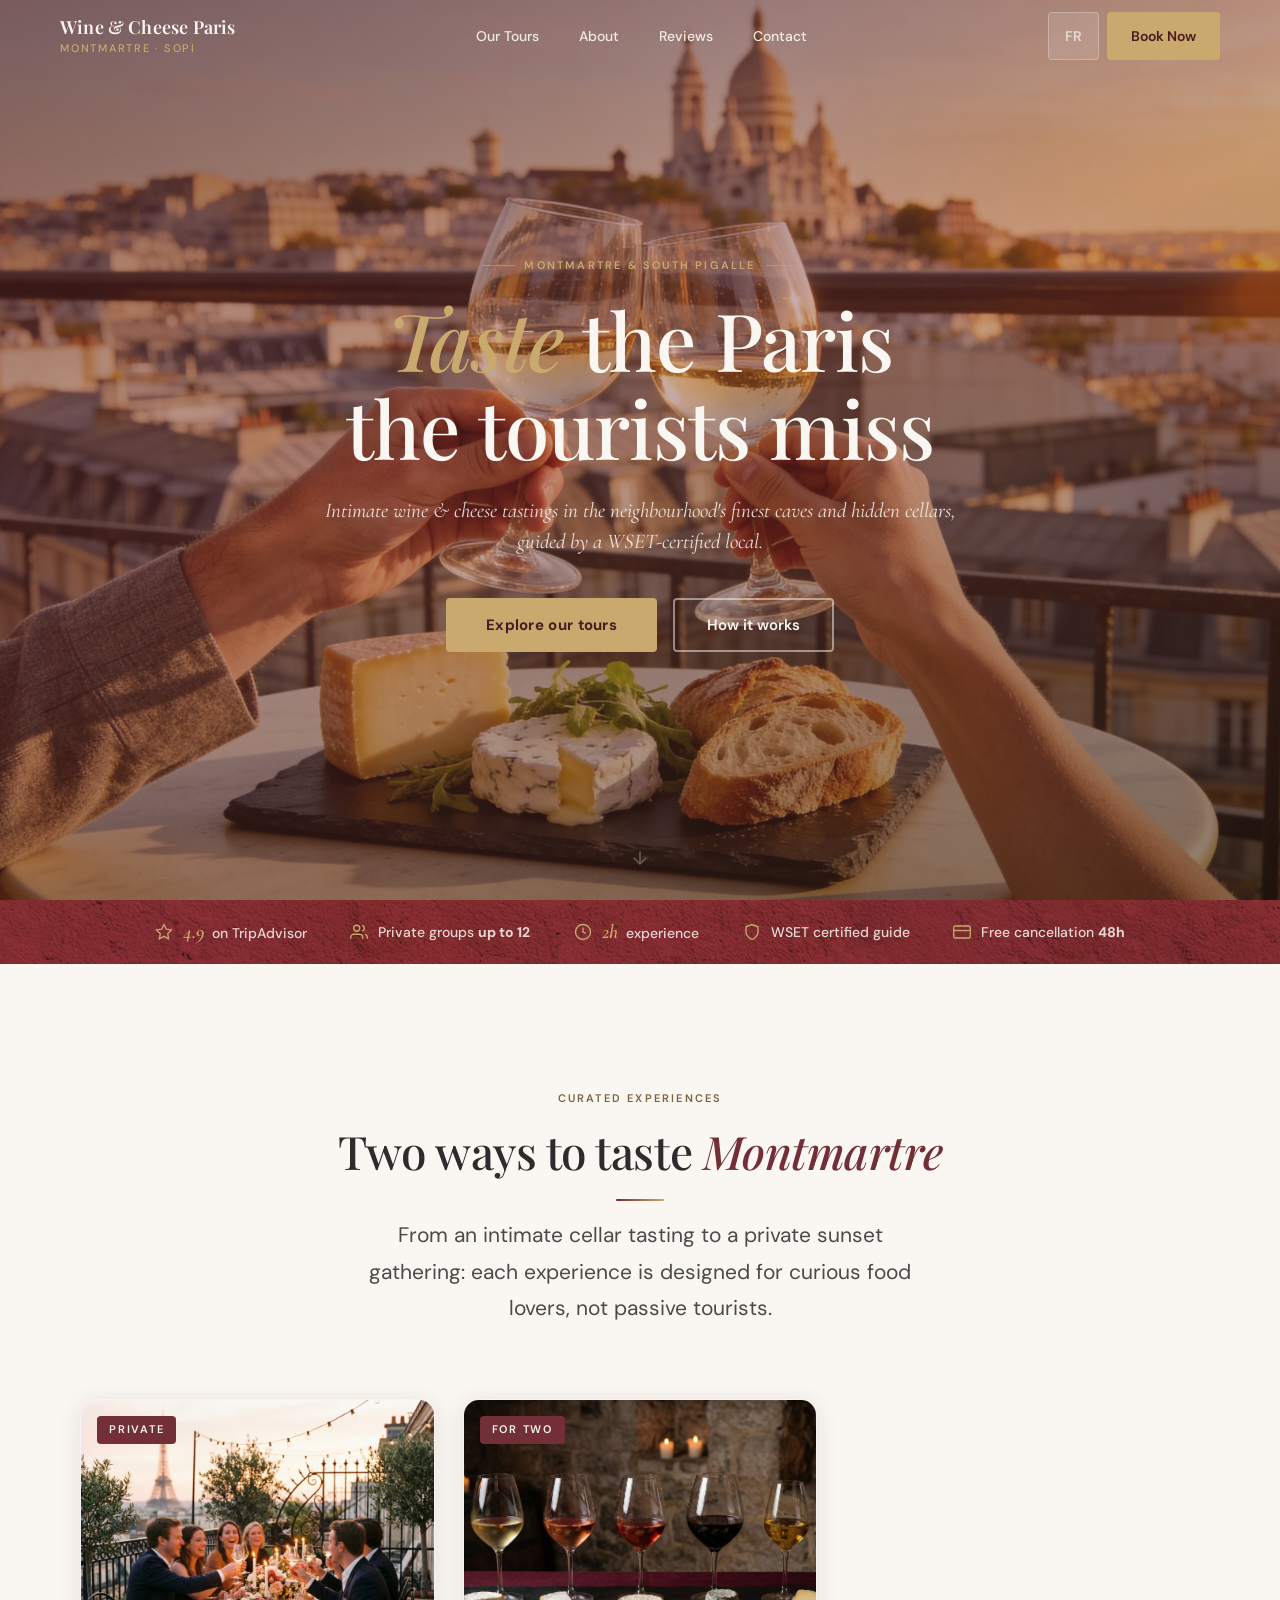
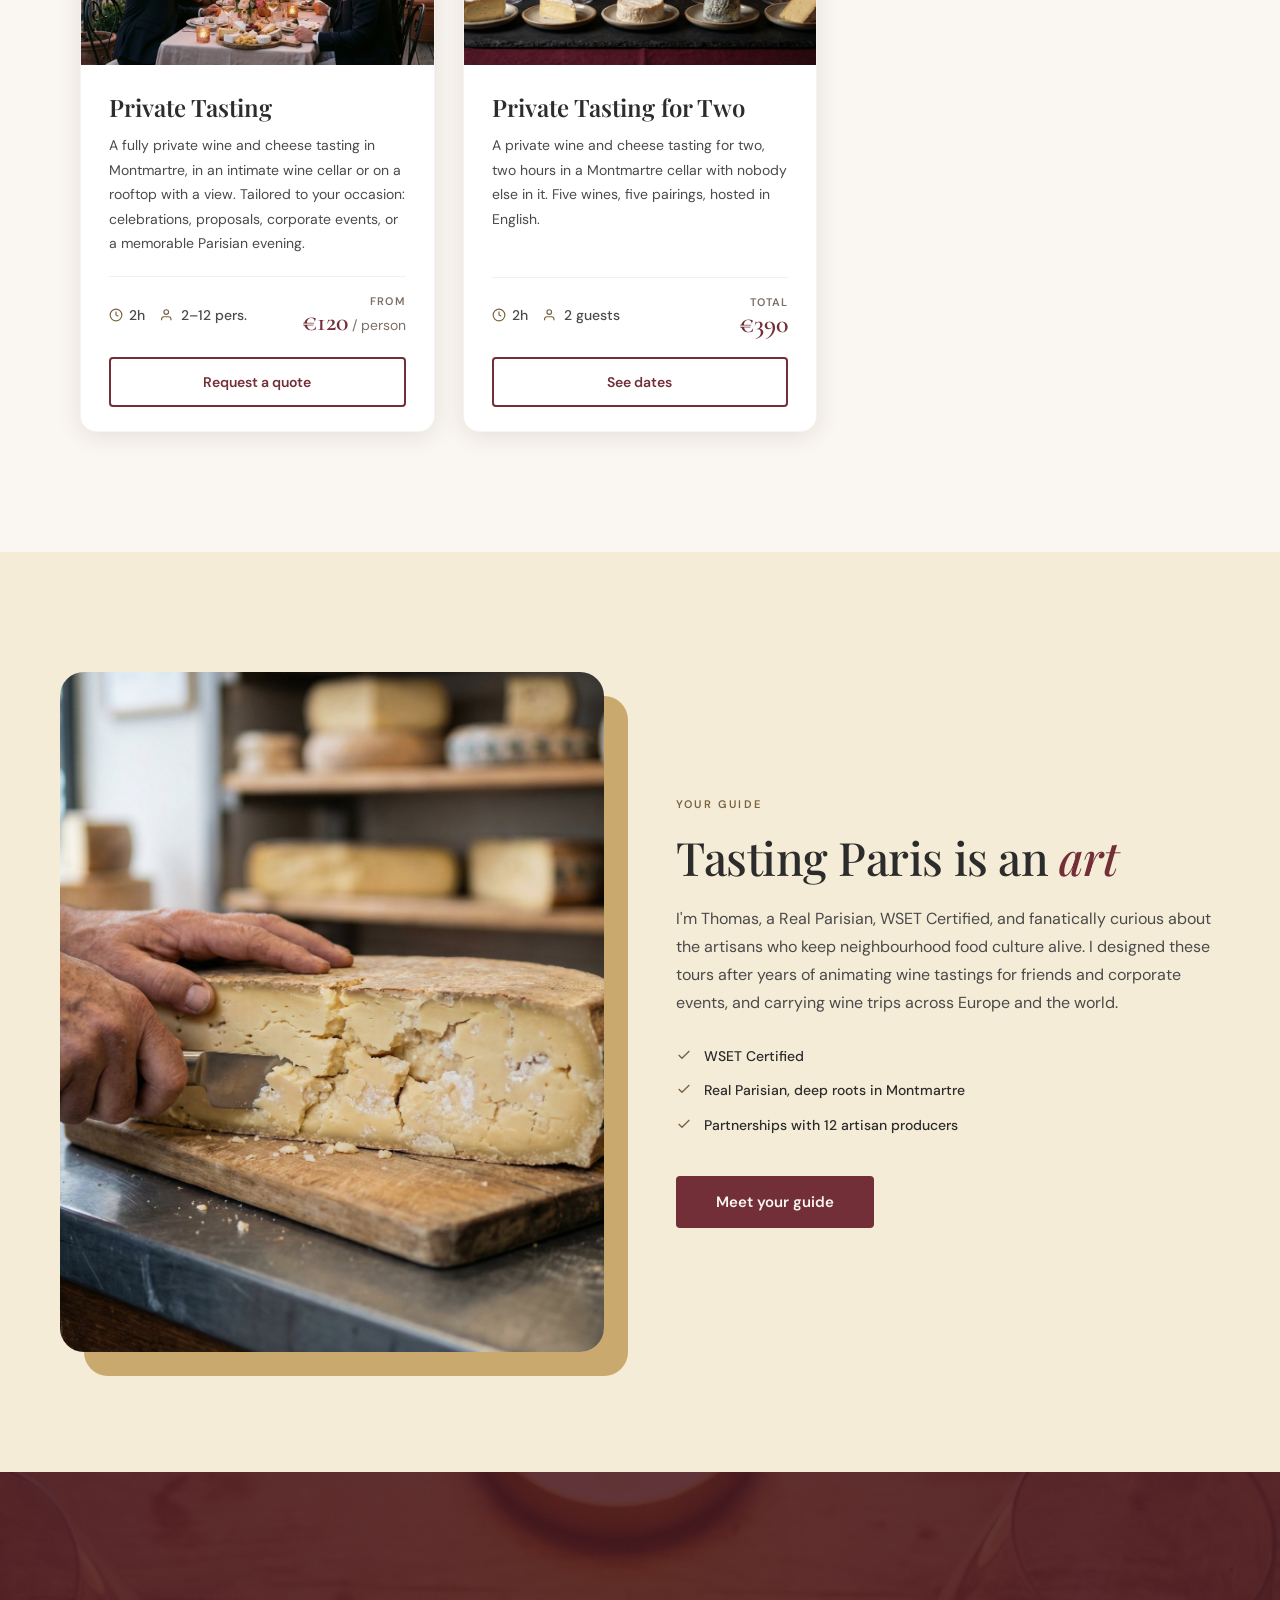
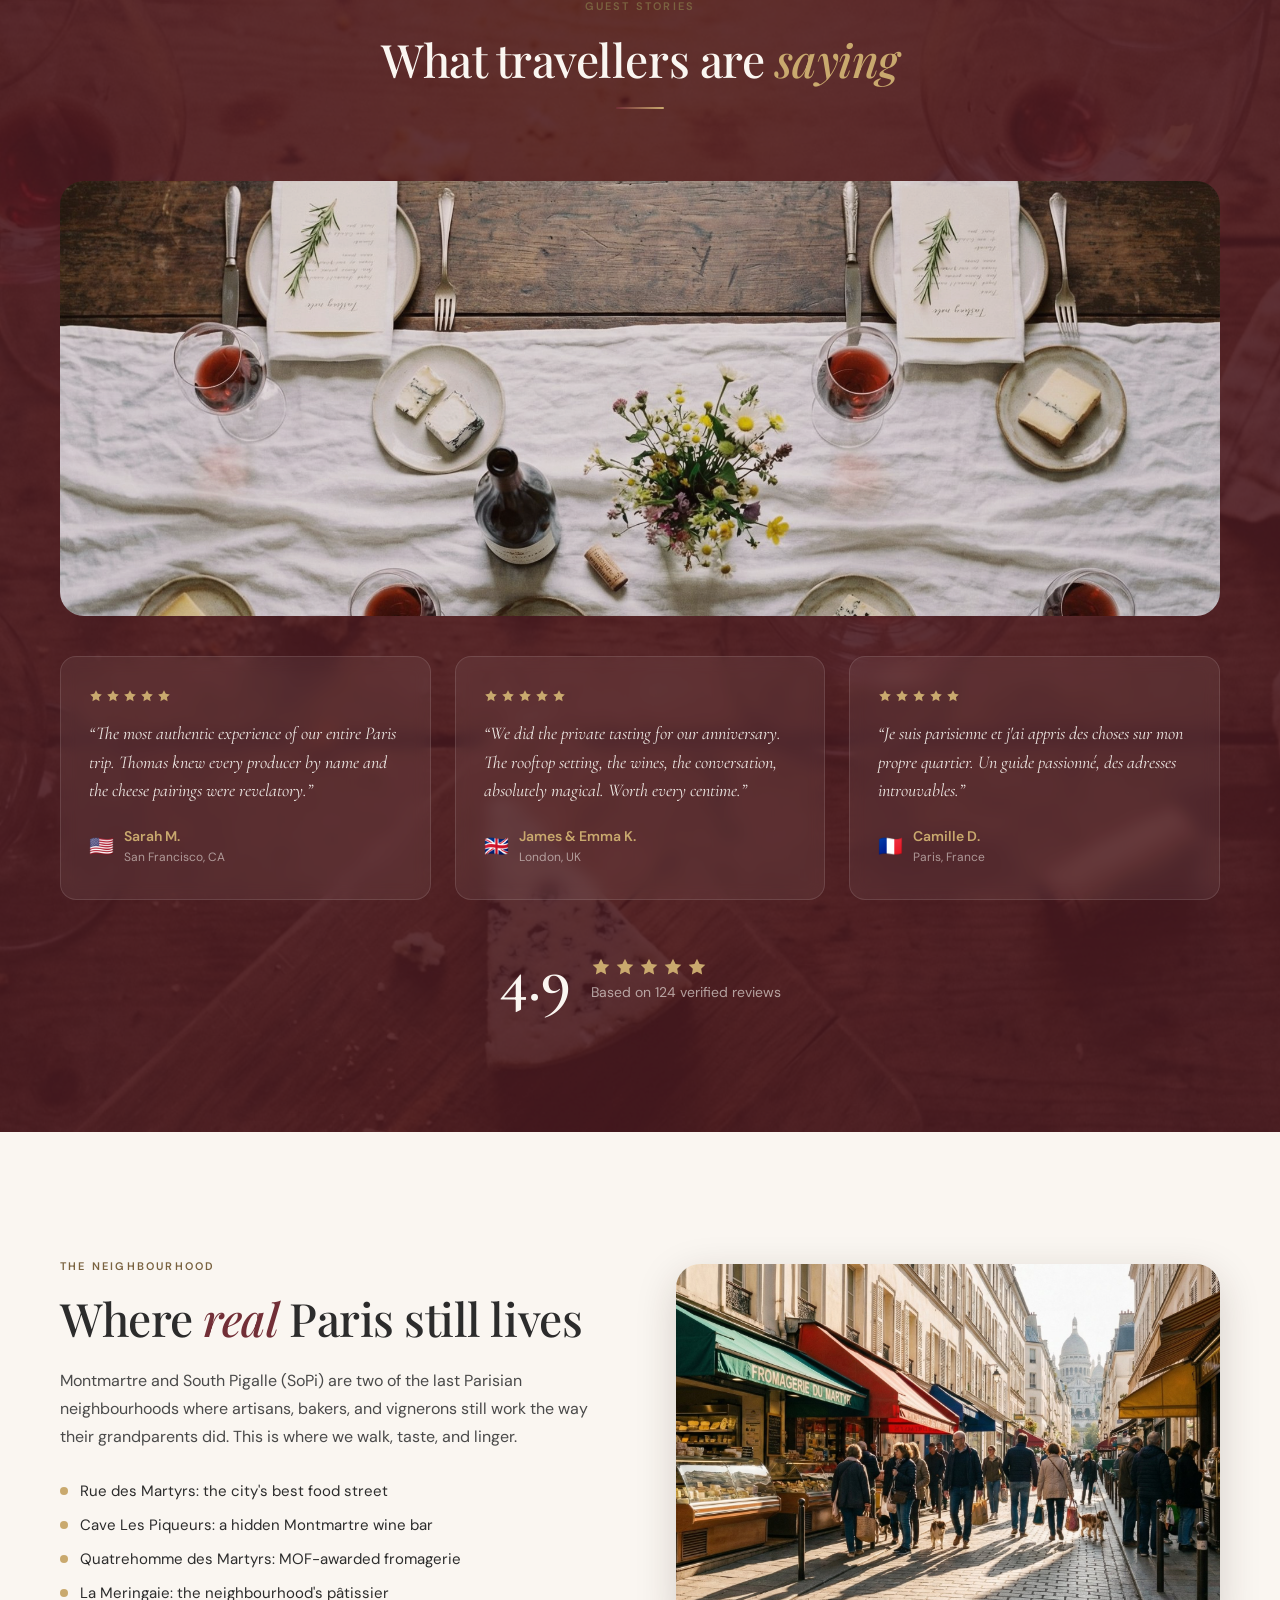
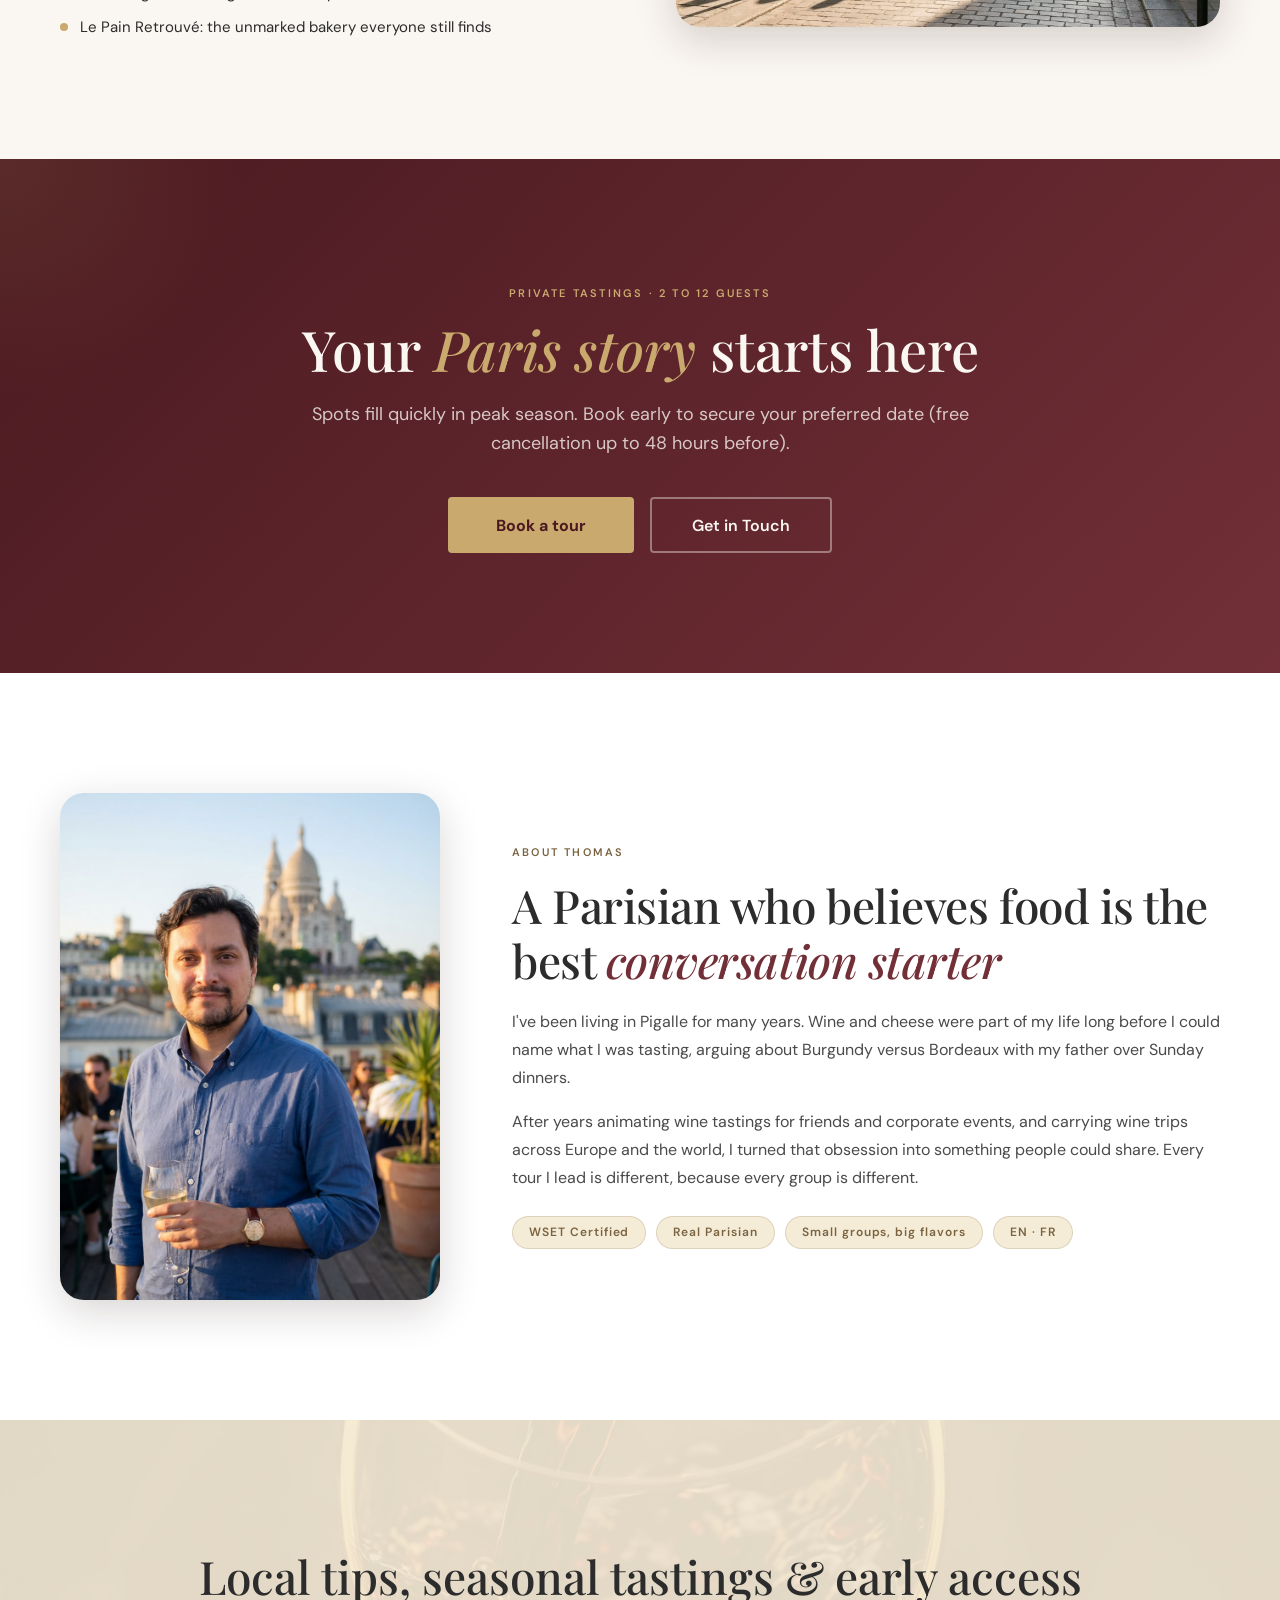
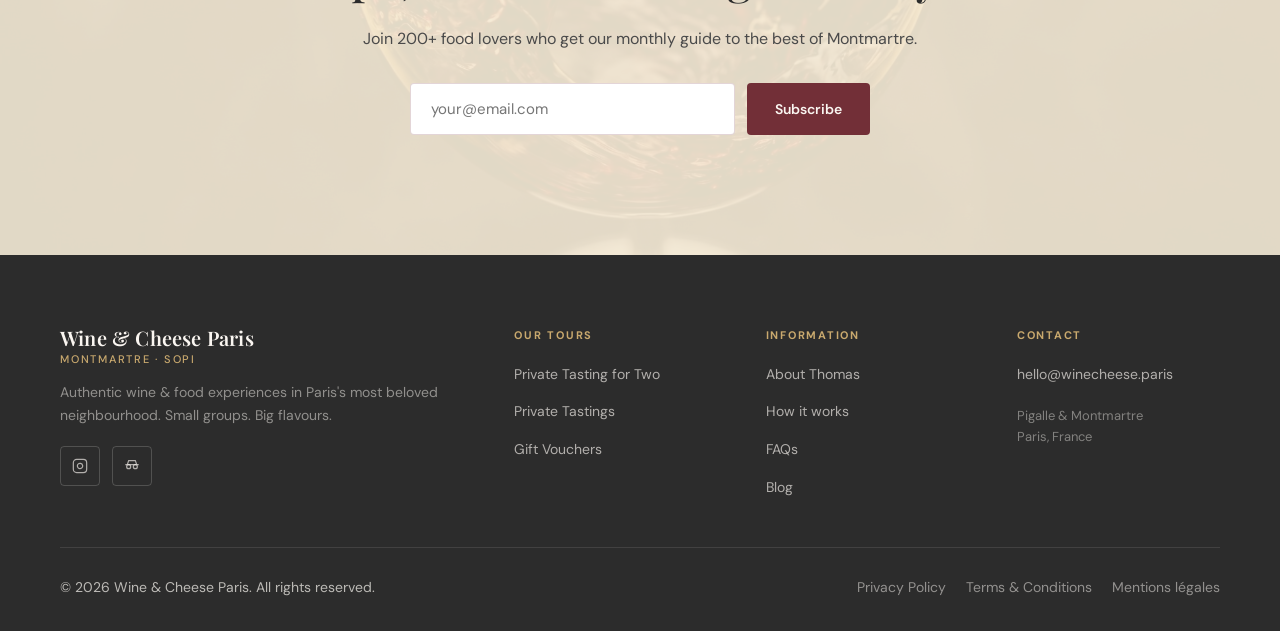
==== commit 612dc999: "feat(site): retire l'offre Wine & Cheese Walk Le Wine & Cheese Walk (widget TicketingHub, bestseller" ====
--- a/index.html
+++ b/index.html
@@ -464,7 +464,7 @@
     <h1 class="hero-title" id="heroTitle">
       <em>Taste</em> the Paris<br>the tourists miss
     </h1>
-    <p class="hero-sub" id="heroSub">Intimate wine &amp; cheese walks in the neighbourhood's finest caves, fromageries and hidden cellars, guided by a WSET-certified local.</p>
+    <p class="hero-sub" id="heroSub">Intimate wine &amp; cheese tastings in the neighbourhood's finest caves and hidden cellars, guided by a WSET-certified local.</p>
     <div class="hero-ctas">
       <a href="#tours" class="btn-primary" id="heroCta1">Explore our tours</a>
       <a href="#expertise" class="btn-outline" id="heroCta2">How it works</a>
@@ -485,11 +485,11 @@
   </div>
   <div class="trust-item">
     <svg class="trust-icon" width="18" height="18" viewBox="0 0 24 24" fill="none" stroke="currentColor" stroke-width="1.8"><path d="M17 21v-2a4 4 0 0 0-4-4H5a4 4 0 0 0-4 4v2"/><circle cx="9" cy="7" r="4"/><path d="M23 21v-2a4 4 0 0 0-3-3.87"/><path d="M16 3.13a4 4 0 0 1 0 7.75"/></svg>
-    <span>Groups <strong>max 8</strong> people</span>
+    <span>Private groups <strong>up to 12</strong></span>
   </div>
   <div class="trust-item">
     <svg class="trust-icon" width="18" height="18" viewBox="0 0 24 24" fill="none" stroke="currentColor" stroke-width="1.8"><circle cx="12" cy="12" r="10"/><path d="M12 6v6l4 2"/></svg>
-    <span><span class="trust-num">2.5h</span> &nbsp;experience</span>
+    <span><span class="trust-num">2h</span> &nbsp;experience</span>
   </div>
   <div class="trust-item">
     <svg class="trust-icon" width="18" height="18" viewBox="0 0 24 24" fill="none" stroke="currentColor" stroke-width="1.8"><path d="M12 22s8-4 8-10V5l-8-3-8 3v7c0 6 8 10 8 10z"/></svg>
@@ -506,37 +506,13 @@
   <div class="section-inner">
     <header class="section-header">
       <p class="section-eyebrow" id="toursEyebrow">Curated experiences</p>
-      <h2 class="section-title" id="toursHeading">Three ways to taste <em>Montmartre</em></h2>
+      <h2 class="section-title" id="toursHeading">Two ways to taste <em>Montmartre</em></h2>
       <div class="divider"></div>
-      <p class="section-desc" id="toursDesc">From a strolling cave-to-cave walk to private sunset tastings: each tour is designed for curious food lovers, not passive tourists.</p>
+      <p class="section-desc" id="toursDesc">From an intimate cellar tasting to a private sunset gathering: each experience is designed for curious food lovers, not passive tourists.</p>
     </header>
 
     <div class="tours-grid">
-      <!-- Card 1: Wine & Cheese Walk -->
-      <article class="tour-card featured" aria-label="Wine & Cheese Walk tour">
-        <div class="tour-card-image">
-          <img src="images/card-wine.jpg" alt="Red wine being poured in a candlelit stone wine cellar with a cheese board" loading="lazy">
-          <span class="tour-tag" id="tag1">Bestseller</span>
-        </div>
-        <div class="tour-card-body">
-          <h3 class="tour-name" id="tourName1">Wine &amp; Cheese Walk</h3>
-          <p class="tour-desc" id="tourDesc1">One wine cave and one MOF-awarded fromagerie, plus stops at a boulanger, a pâtissier and a charcutier: five real Pigalle & Montmartre artisans in all. Walk the cobbled streets of SoPi while discovering five wine and cheese pairings, each one narrated with stories of the region and the terroir. Hosted in English.</p>
-          <div class="tour-meta">
-            <div class="tour-meta-item">
-              <svg width="14" height="14" viewBox="0 0 24 24" fill="none" stroke="currentColor" stroke-width="2"><circle cx="12" cy="12" r="10"/><path d="M12 6v6l4 2"/></svg>
-              <span id="tourDur1">2h30</span>
-            </div>
-            <div class="tour-meta-item">
-              <svg width="14" height="14" viewBox="0 0 24 24" fill="none" stroke="currentColor" stroke-width="2"><path d="M17 21v-2a4 4 0 0 0-4-4H5a4 4 0 0 0-4 4v2"/><circle cx="9" cy="7" r="4"/></svg>
-              <span id="tourGroup1">2–8 pers.</span>
-            </div>
-            <div class="tour-price"><span class="price-from" id="pricePrefix1">From</span><span class="price-main"><span class="price-amount" id="tourPriceAmount1">€75</span><span class="price-per" id="pricePer1">/ person</span></span></div>
-          </div>
-          <a href="wine-cheese-walk.html" class="btn-tour" id="tourCta1" data-book="walk">Reserve a spot</a>
-        </div>
-      </article>
-
-      <!-- Card 2: Private Tasting -->
+      <!-- Card: Private Tasting -->
       <article class="tour-card" aria-label="Private Wine & Cheese Tasting">
         <div class="tour-card-image">
           <img src="images/card-rooftop.jpg" alt="Elegant group toasting with wine glasses on a Paris rooftop with the Eiffel Tower at sunset" loading="lazy">
@@ -736,7 +712,7 @@
 <!-- ─── CTA ────────────────────────────────────────────────────── -->
 <section class="cta-section" aria-label="Call to action">
   <div class="cta-inner">
-    <p class="cta-eyebrow" id="ctaEyebrow">Small groups · Max 8 people</p>
+    <p class="cta-eyebrow" id="ctaEyebrow">Private tastings · 2 to 12 guests</p>
     <h2 class="cta-title" id="ctaTitle">Your <em>Paris story</em> starts here</h2>
     <p class="cta-desc" id="ctaDesc">Spots fill quickly in peak season. Book early to secure your preferred date (free cancellation up to 48 hours before).</p>
     <div class="cta-buttons">
@@ -808,7 +784,6 @@
       <div>
         <p class="footer-col-title" id="footColTours">Our Tours</p>
         <ul class="footer-links">
-          <li><a href="wine-cheese-walk.html" id="footLink1">Wine &amp; Cheese Walk</a></li>
           <li><a href="private-wine-tasting-for-two.html">Private Tasting for Two</a></li>
           <li><a href="contact.html" id="footLink3">Private Tastings</a></li>
           <li><a href="#" id="footLink4">Gift Vouchers</a></li>
@@ -864,23 +839,14 @@
     fr: '<em>Goûtez</em> le Paris<br>que les touristes ratent'
   },
   heroSub: {
-    en: 'Intimate wine & cheese walks in the neighbourhood\'s finest caves, fromageries and hidden cellars, guided by a WSET-certified local.',
-    fr: 'Des promenades intimes de cave en fromagerie dans les meilleures adresses du quartier, avec un guide certifié WSET.'
+    en: 'Intimate wine & cheese tastings in the neighbourhood\'s finest caves and hidden cellars, guided by a WSET-certified local.',
+    fr: 'Des dégustations intimes dans les meilleures caves et adresses cachées du quartier, avec un guide certifié WSET.'
   },
   heroCta1: { en: 'Explore our tours', fr: 'Nos visites' },
   heroCta2: { en: 'How it works', fr: 'Comment ça marche' },
   toursEyebrow: { en: 'Curated experiences', fr: 'Expériences sur mesure' },
-  toursHeading: { en: 'Three ways to taste <em>Montmartre</em>', fr: 'Trois façons de goûter <em>Montmartre</em>' },
-  toursDesc: { en: 'From a strolling cave-to-cave walk to private sunset tastings: each tour is designed for curious food lovers, not passive tourists.', fr: 'De la promenade de cave en cave à la dégustation privée au coucher de soleil: chaque visite est conçue pour les curieux du goût, pas les touristes passifs.' },
-  tag1: { en: 'Bestseller', fr: 'Coup de cœur' },
-  tourName1: { en: 'Wine & Cheese Walk', fr: 'Balade Vin & Fromage' },
-  tourDesc1: { en: 'One wine cave and one MOF-awarded fromagerie, plus stops at a boulanger, a pâtissier and a charcutier: five real Pigalle & Montmartre artisans in all. Walk the cobbled streets of SoPi while discovering five wine and cheese pairings, each one narrated with stories of the region and the terroir.', fr: 'Une cave à vin et une fromagerie MOF, avec des arrêts chez un boulanger, un pâtissier et un charcutier : cinq vrais artisans de Pigalle & Montmartre au total. Découvrez cinq accords vin et fromage en parcourant les pavés de SoPi, chaque accord raconté avec les histoires du terroir. Visite en anglais.' },
-  tourDur1: { en: '2h30', fr: '2h30' },
-  tourGroup1: { en: '2–8 pers.', fr: '2–8 pers.' },
-  pricePrefix1: { en: 'From', fr: 'À partir de' },
-  tourPriceAmount1: { en: '€75', fr: '75 €' },
-  pricePer1: { en: '/ person', fr: '/ pers.' },
-  tourCta1: { en: 'Reserve a spot', fr: 'Réserver une place' },
+  toursHeading: { en: 'Two ways to taste <em>Montmartre</em>', fr: 'Deux façons de goûter <em>Montmartre</em>' },
+  toursDesc: { en: 'From an intimate cellar tasting to a private sunset gathering: each experience is designed for curious food lovers, not passive tourists.', fr: 'De la dégustation intimiste en cave à la rencontre privée au coucher de soleil: chaque expérience est conçue pour les curieux du goût, pas les touristes passifs.' },
   tag3: { en: 'Private', fr: 'Privé' },
   tourName3: { en: 'Private Tasting', fr: 'Dégustation Privée' },
   tourDesc3: { en: 'A fully private wine and cheese tasting in Montmartre, in an intimate wine cellar or on a rooftop with a view. Tailored to your occasion: celebrations, proposals, corporate events, or a memorable Parisian evening.', fr: 'Une dégustation vin et fromage entièrement privée à Montmartre, dans une cave intimiste ou sur un rooftop avec vue. Sur mesure selon votre occasion : célébrations, demandes en mariage, événements corporate, ou une soirée parisienne mémorable.' },
@@ -905,7 +871,7 @@
   stop3: { en: 'Quatrehomme des Martyrs: MOF-awarded fromagerie', fr: 'Quatrehomme des Martyrs: fromagerie récompensée MOF' },
   stop4: { en: 'La Meringaie: the neighbourhood\'s pâtissier', fr: 'La Meringaie: le pâtissier du quartier' },
   stop5: { en: 'Le Pain Retrouvé: the unmarked bakery everyone still finds', fr: 'Le Pain Retrouvé: la boulangerie sans enseigne que tout le monde trouve' },
-  ctaEyebrow: { en: 'Small groups · Max 8 people', fr: 'Petits groupes · Max 8 personnes' },
+  ctaEyebrow: { en: 'Private tastings · 2 to 12 guests', fr: 'Dégustations privées · De 2 à 12 personnes' },
   ctaTitle: { en: 'Your <em>Paris story</em> starts here', fr: 'Votre <em>histoire parisienne</em> commence ici' },
   ctaDesc: { en: 'Spots fill quickly in peak season. Book early to secure your preferred date (free cancellation up to 48 hours before).', fr: 'Les places partent vite en haute saison. Réservez tôt pour votre date préférée (annulation gratuite jusqu\'à 48h avant).' },
   ctaPrimary: { en: 'Book a tour', fr: 'Réserver une visite' },
@@ -917,7 +883,6 @@
   newsletterCta: { en: 'Subscribe', fr: 'S\'abonner' },
   footerTagline: { en: 'Authentic wine & food experiences in Paris\'s most beloved neighbourhood. Small groups. Big flavours.', fr: 'Expériences authentiques vin & gastronomie dans le quartier le plus aimé de Paris. Petits groupes. Grandes saveurs.' },
   footColTours: { en: 'Our Tours', fr: 'Nos Visites' },
-  footLink1: { en: 'Wine & Cheese Walk', fr: 'Balade Vin & Fromage' },
   footLink3: { en: 'Private Tastings', fr: 'Dégustations Privées' },
   footLink4: { en: 'Gift Vouchers', fr: 'Chèques Cadeaux' },
   footColInfo: { en: 'Information', fr: 'Informations' },
@@ -976,6 +941,5 @@
 });
 </script>
 <script src="booking.js"></script>
-<script src="https://widget.ticketinghub.com/embedding/latest.js"></script>
 </body>
 </html>
--- a/tokens.css
+++ b/tokens.css
@@ -26,6 +26,7 @@
   --gold-hover:  #B8924D;   /* etat survol de --gold. Etait en dur 8 fois */
   --gold-text:   #7A6340;   /* --gold assombri pour atteindre AA sur --cream */
   --light-gold:  #F5ECD7;
+  --light-gold-hover: #EFE1C2;  /* etat survol de --light-gold. Etait en dur 1 fois */
   --cream:       #FAF6F1;
   --charcoal:    #2C2C2C;
   --slate:       #4A4A4A;
@@ -39,6 +40,11 @@
   --ff-display: 'Playfair Display', Georgia, serif;
   --ff-body:    'DM Sans', 'Helvetica Neue', sans-serif;
   --ff-accent:  'Cormorant Garamond', Garamond, serif;
+  --ff-serif:   'Lora', Georgia, serif;   /* corps de texte narratif long. Lora est dessinee pour
+                                              la lecture a l'ecran, pas pour l'affiche : contraste
+                                              modere, italique reelle. Cormorant Garamond reste un
+                                              serif de display, trop delicat en paragraphe courant.
+                                              Ajoutee le 7 aout 2026, DECISION en attente. */
 
   /* ─── ECHELLE TYPOGRAPHIQUE, TAILLES FIXES ────────────────────────
      Sept pas. Remplace vingt et une tailles fixes distinctes.
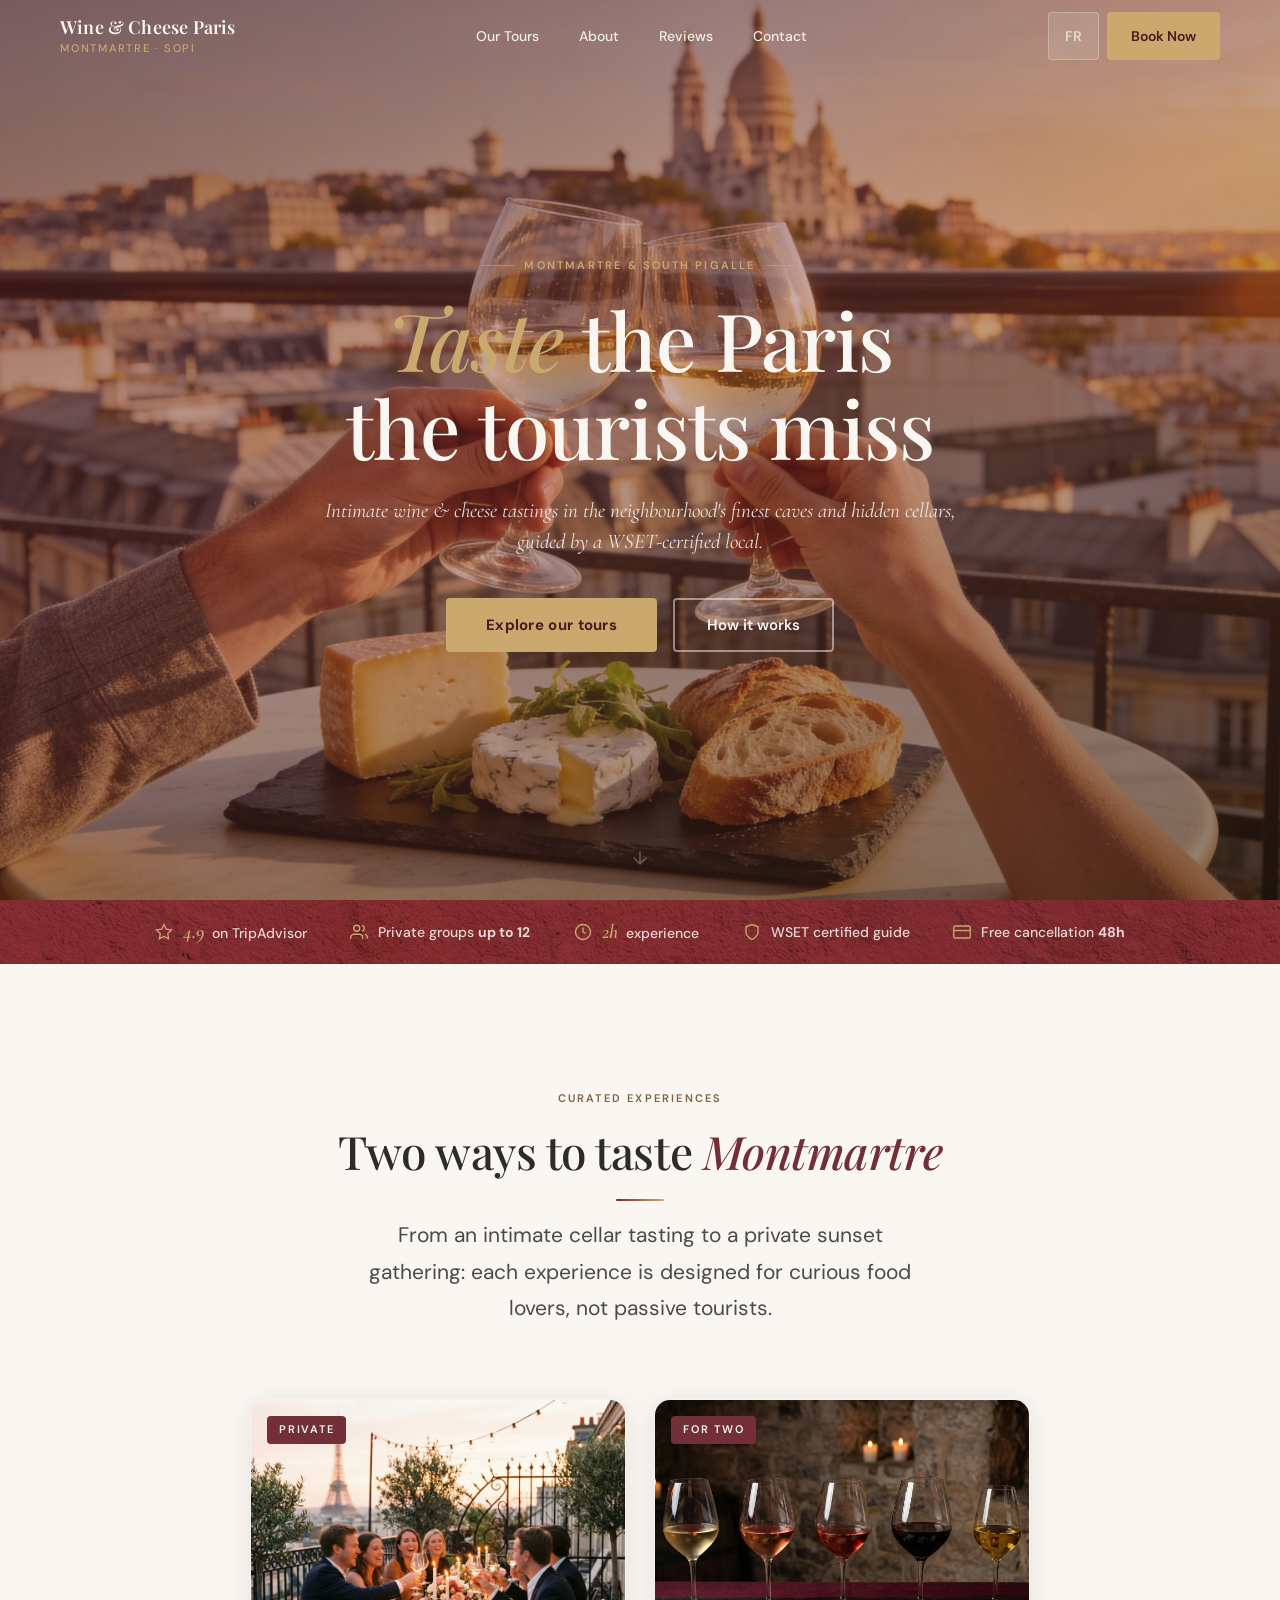
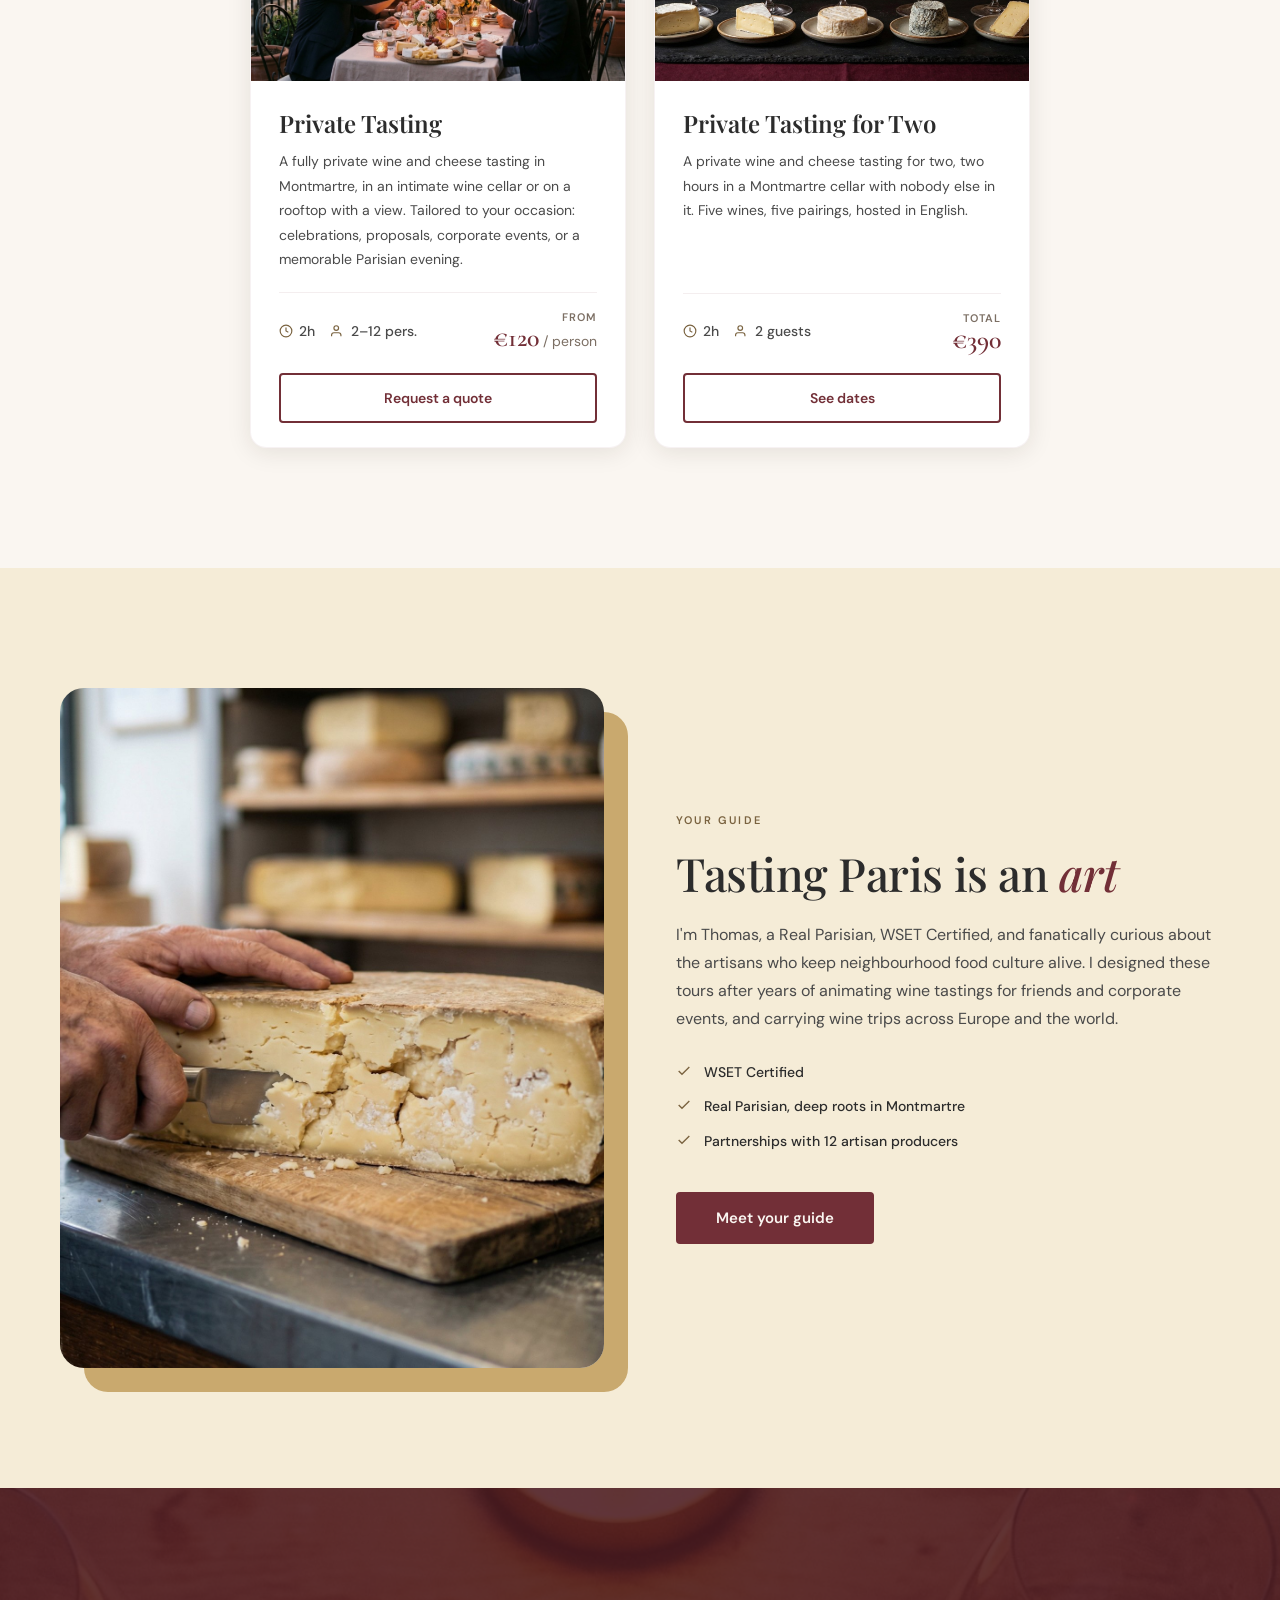
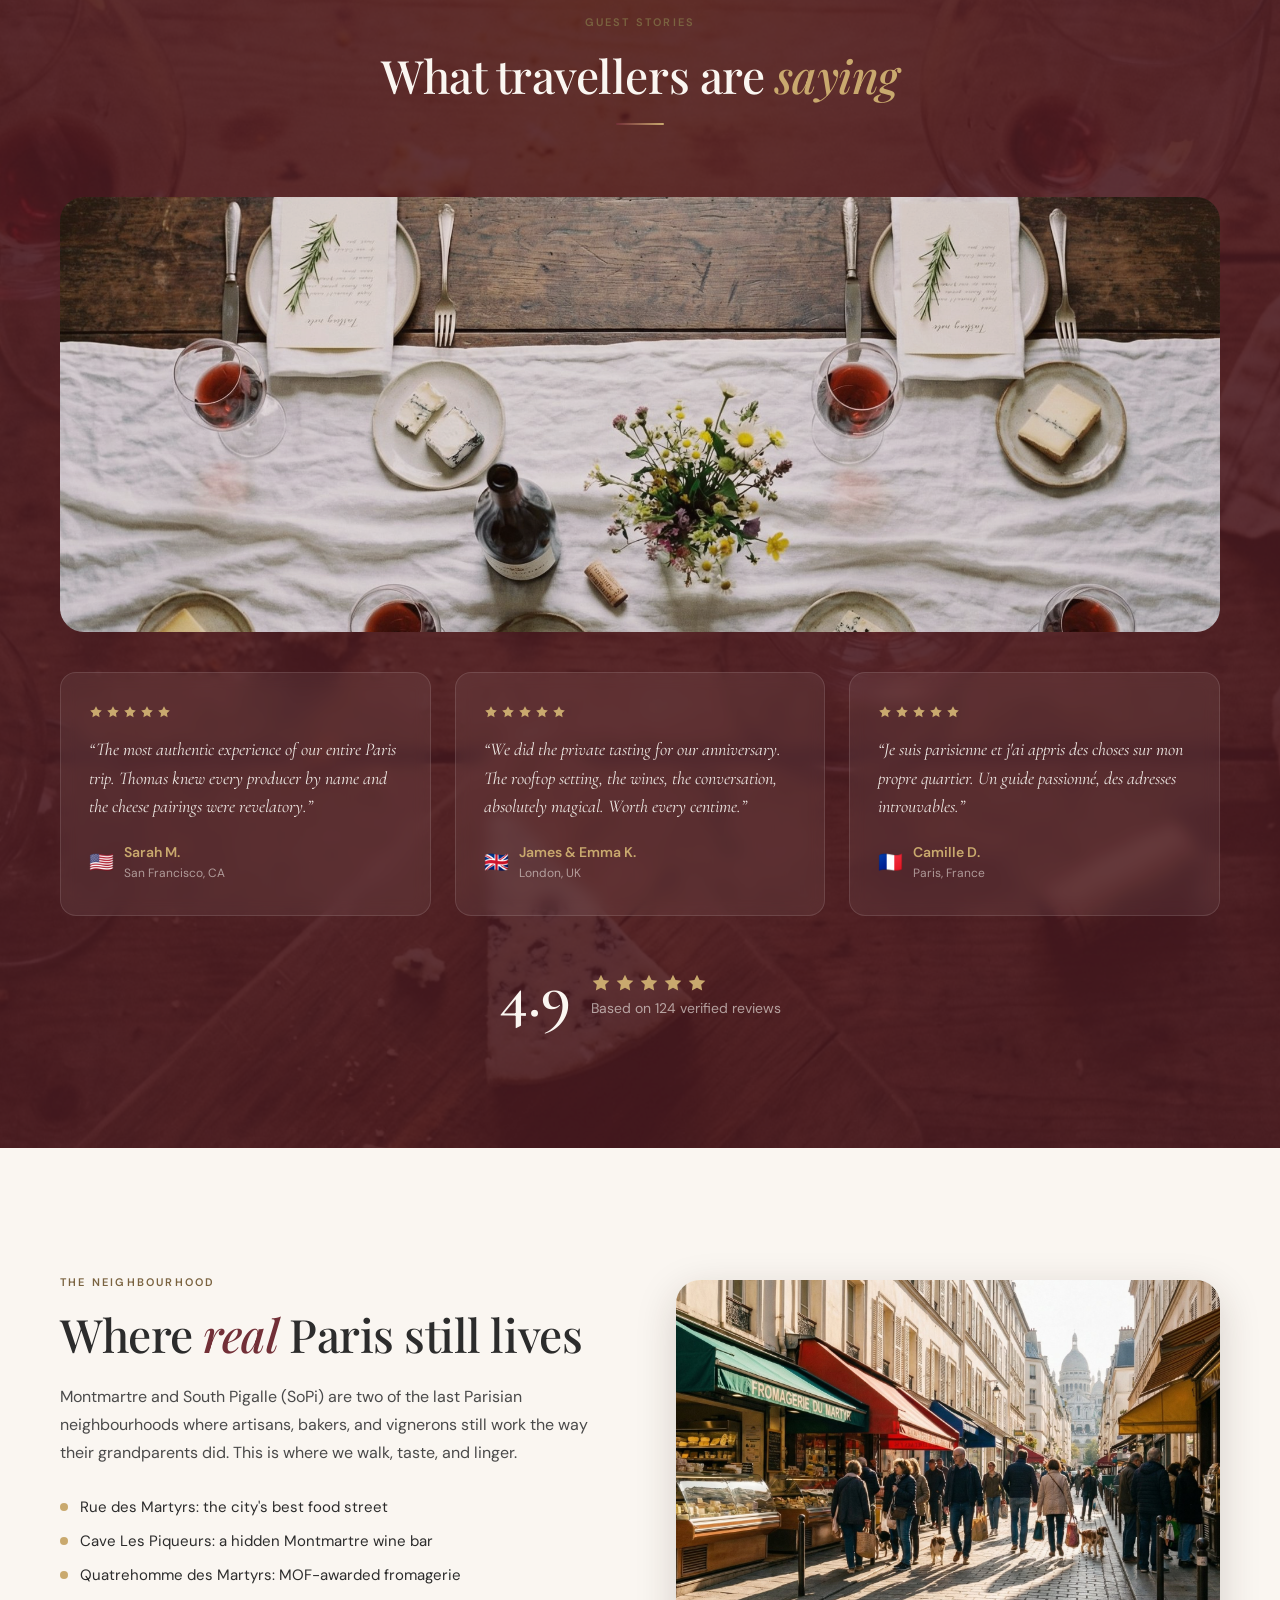
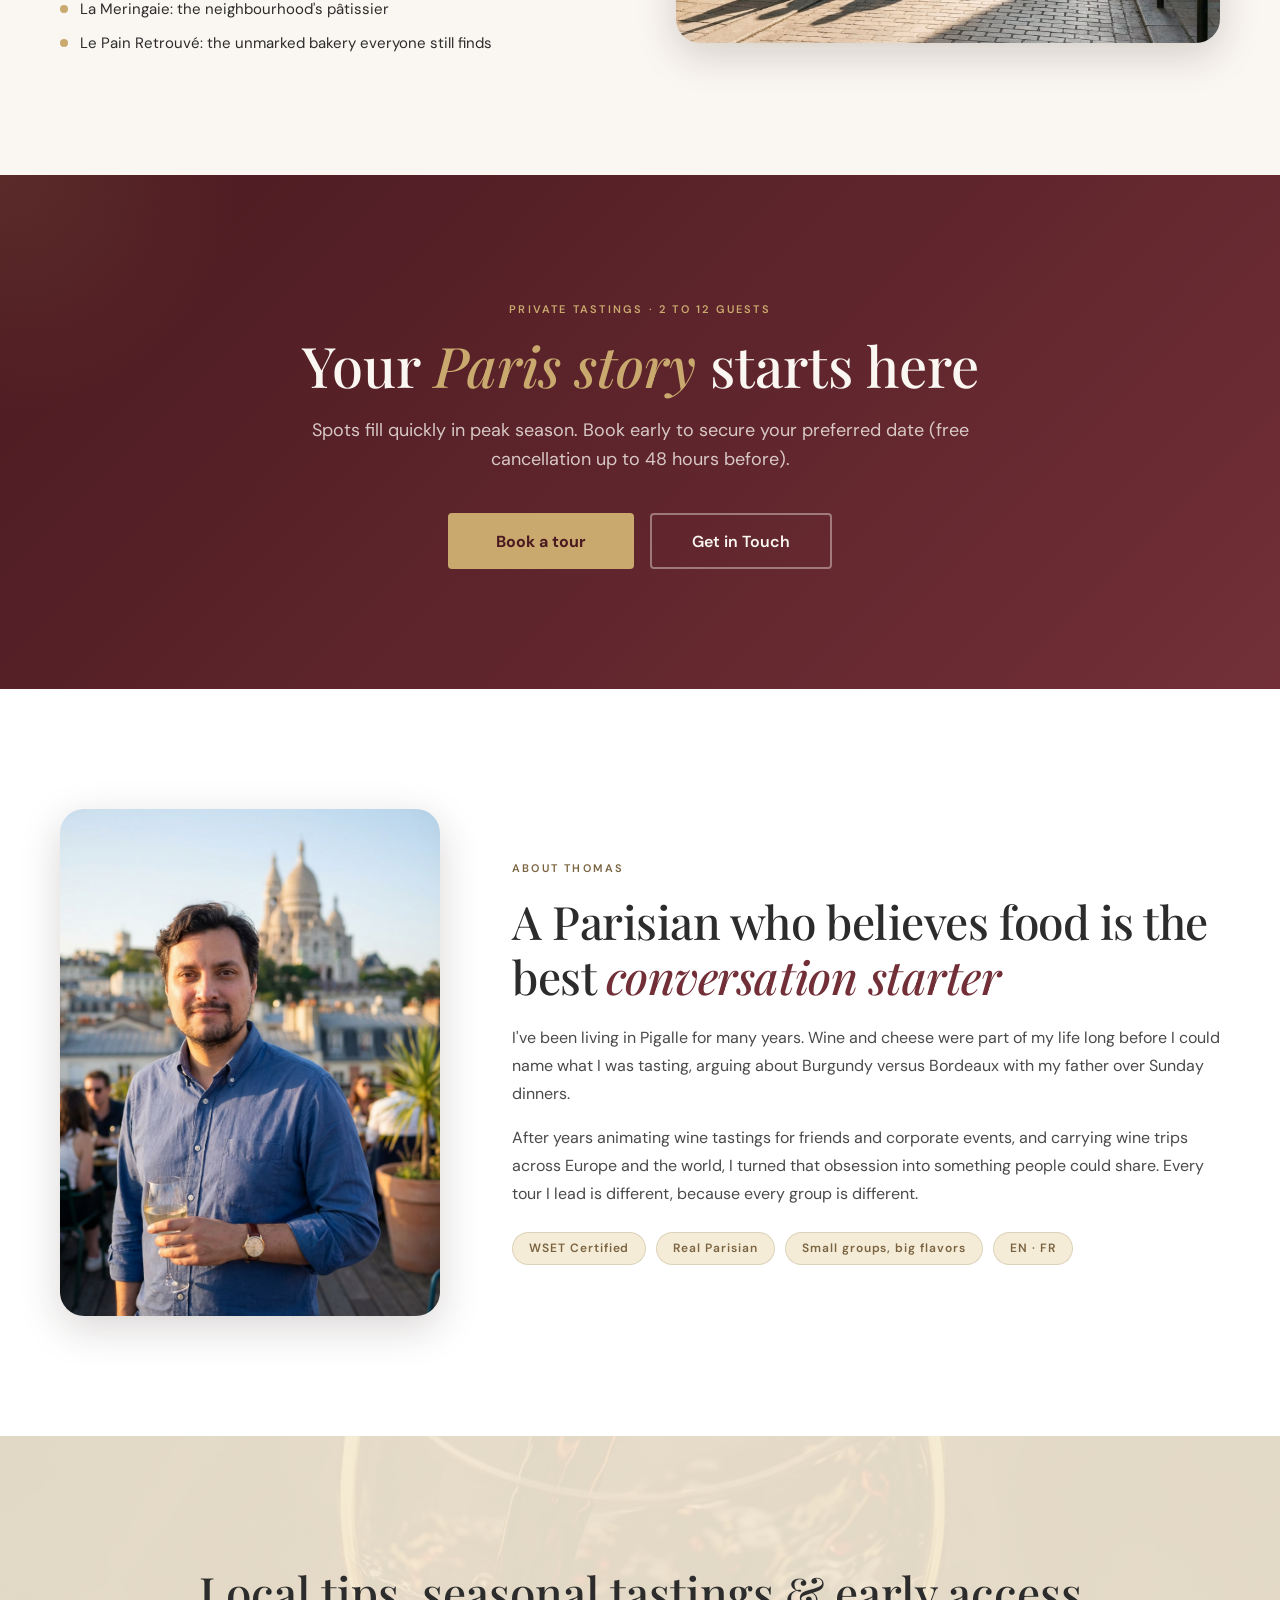
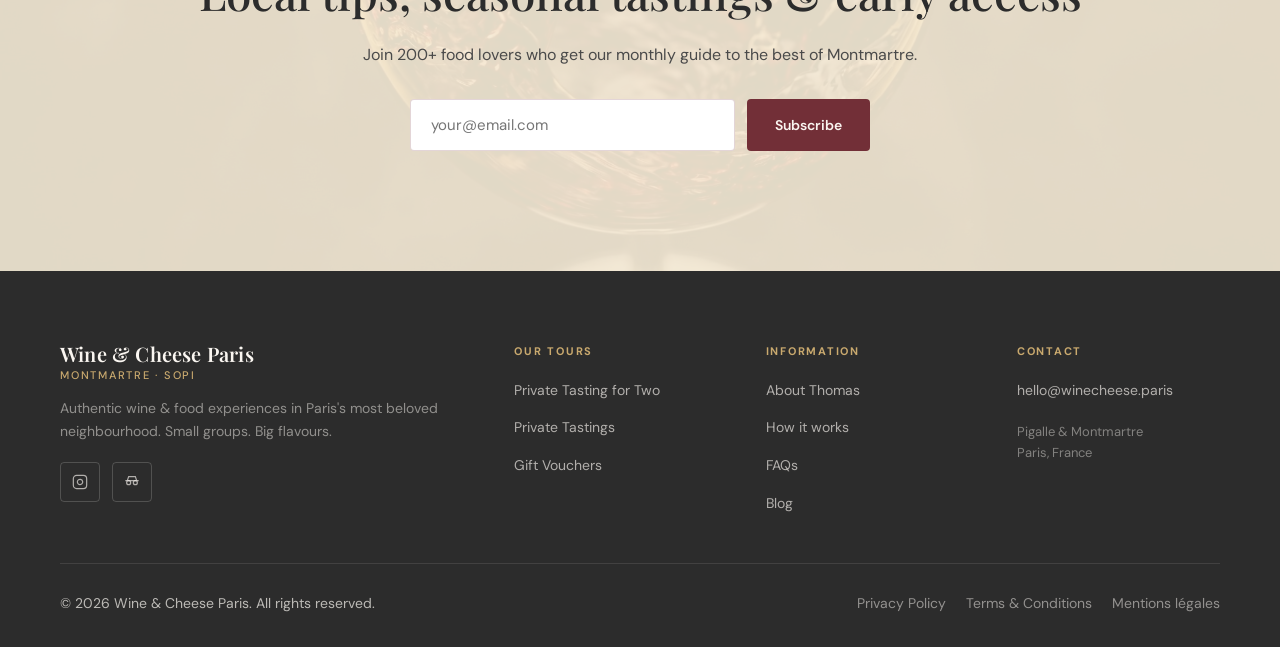
==== commit a2113928: "fix(site): centre les deux offres restantes sur l'accueil La grille des experiences restait a trois " ====
--- a/index.html
+++ b/index.html
@@ -134,9 +134,9 @@
 .tours { background:var(--cream); }
 .tours-grid {
   display:grid;
-  grid-template-columns:repeat(3, 1fr);
+  grid-template-columns:repeat(2, 1fr);
   gap:var(--space-lg);
-  max-width:1120px;
+  max-width:780px;
   margin:0 auto;
 }
 .tour-card {
@@ -404,9 +404,6 @@
 
 /* ─── RESPONSIVE, propre a l'accueil ─────────────────────────────── */
 /* Le pied de page et la bascule du menu sont gouvernes par shared.css. */
-@media (max-width:768px) {
-  .tours-grid { grid-template-columns:repeat(2, 1fr); max-width:780px; }
-}
 @media (max-width:640px) {
   .tours-grid { grid-template-columns:1fr; max-width:420px; }
   .expertise-grid, .neighbourhood-grid, .about-grid { grid-template-columns:1fr; }
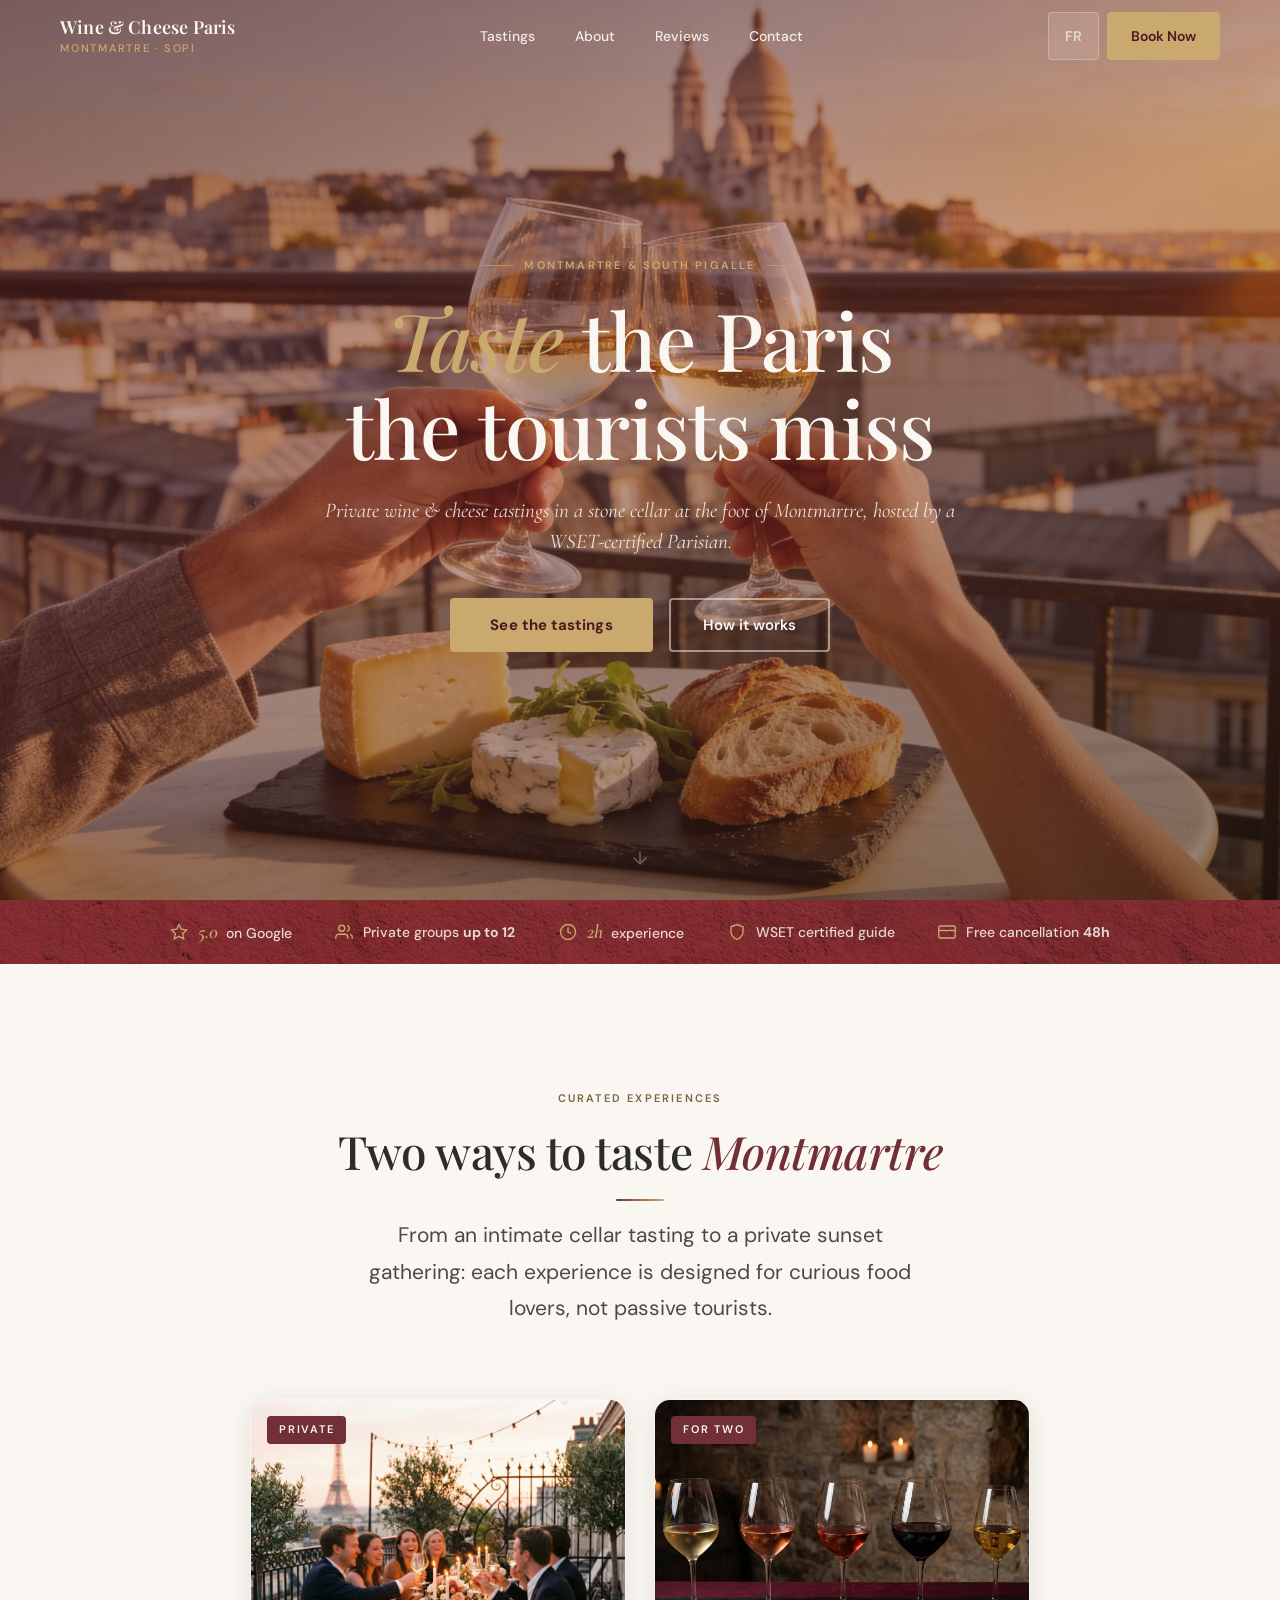
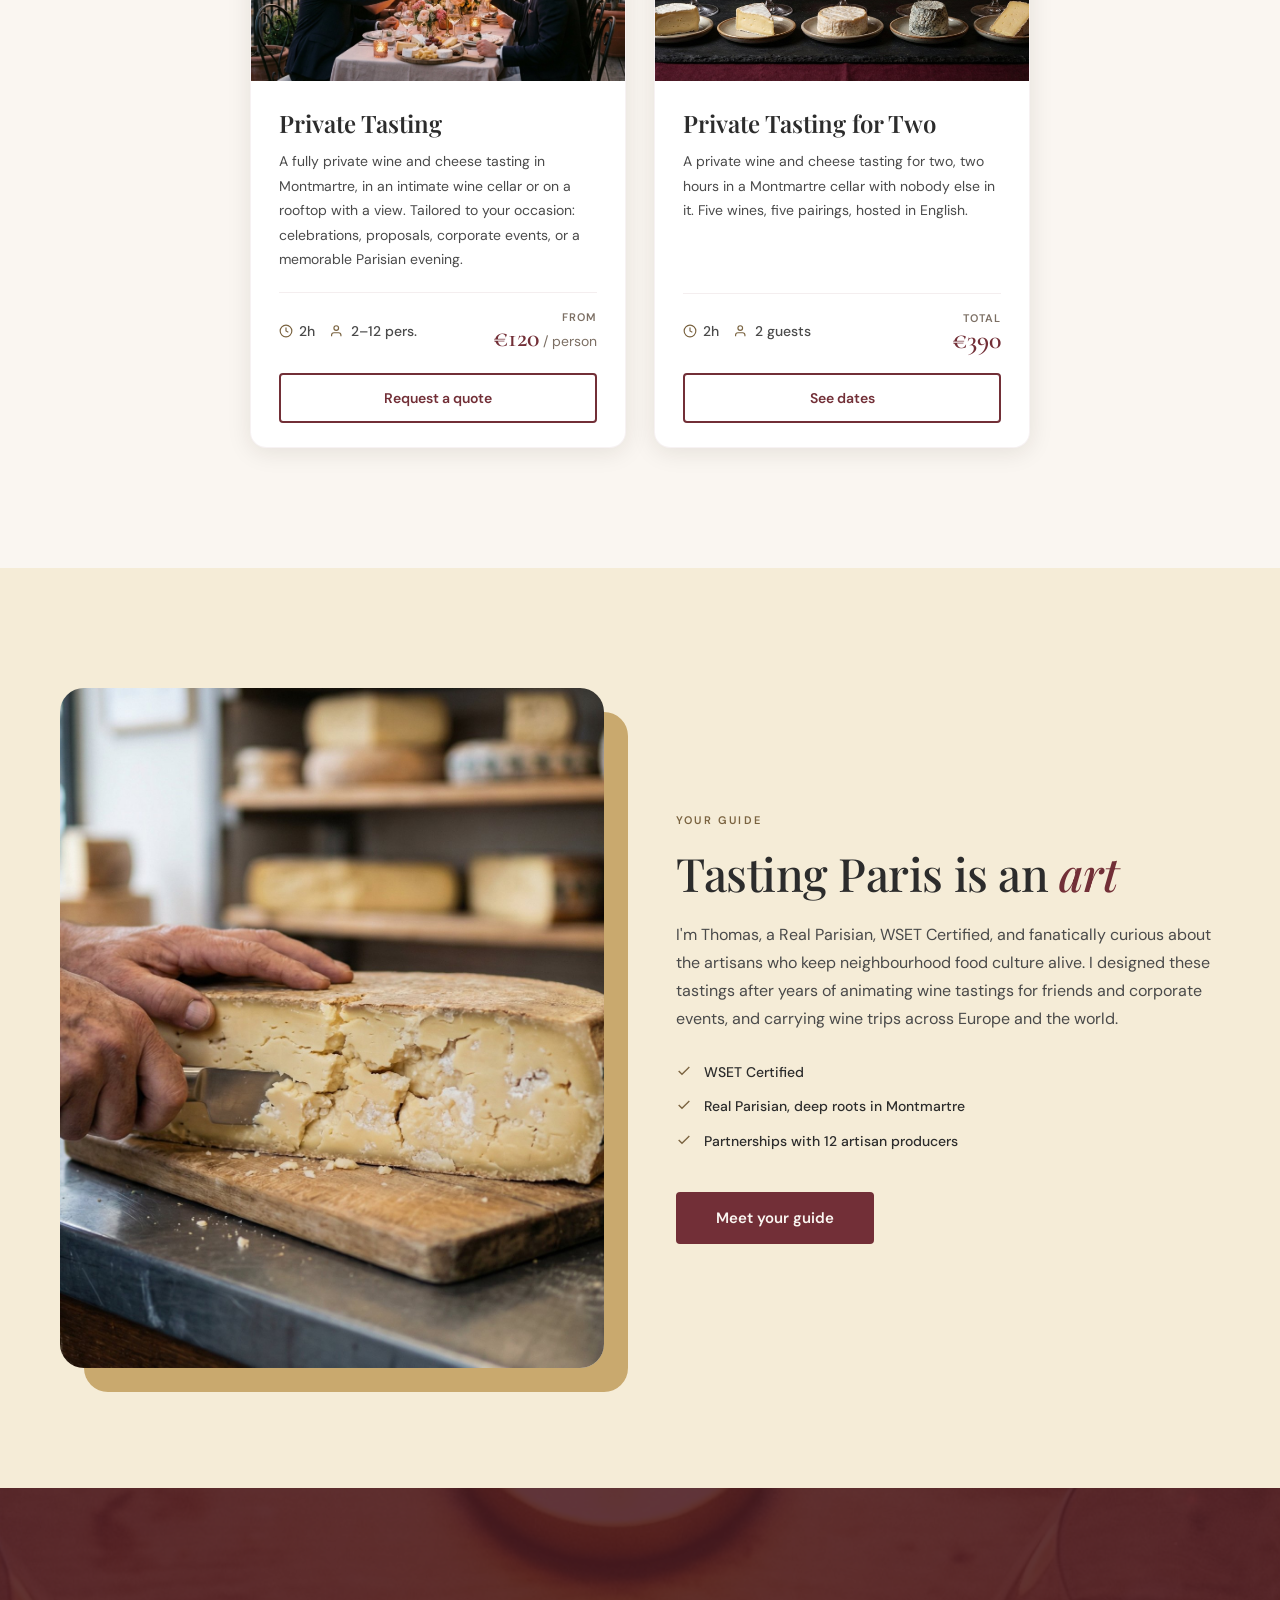
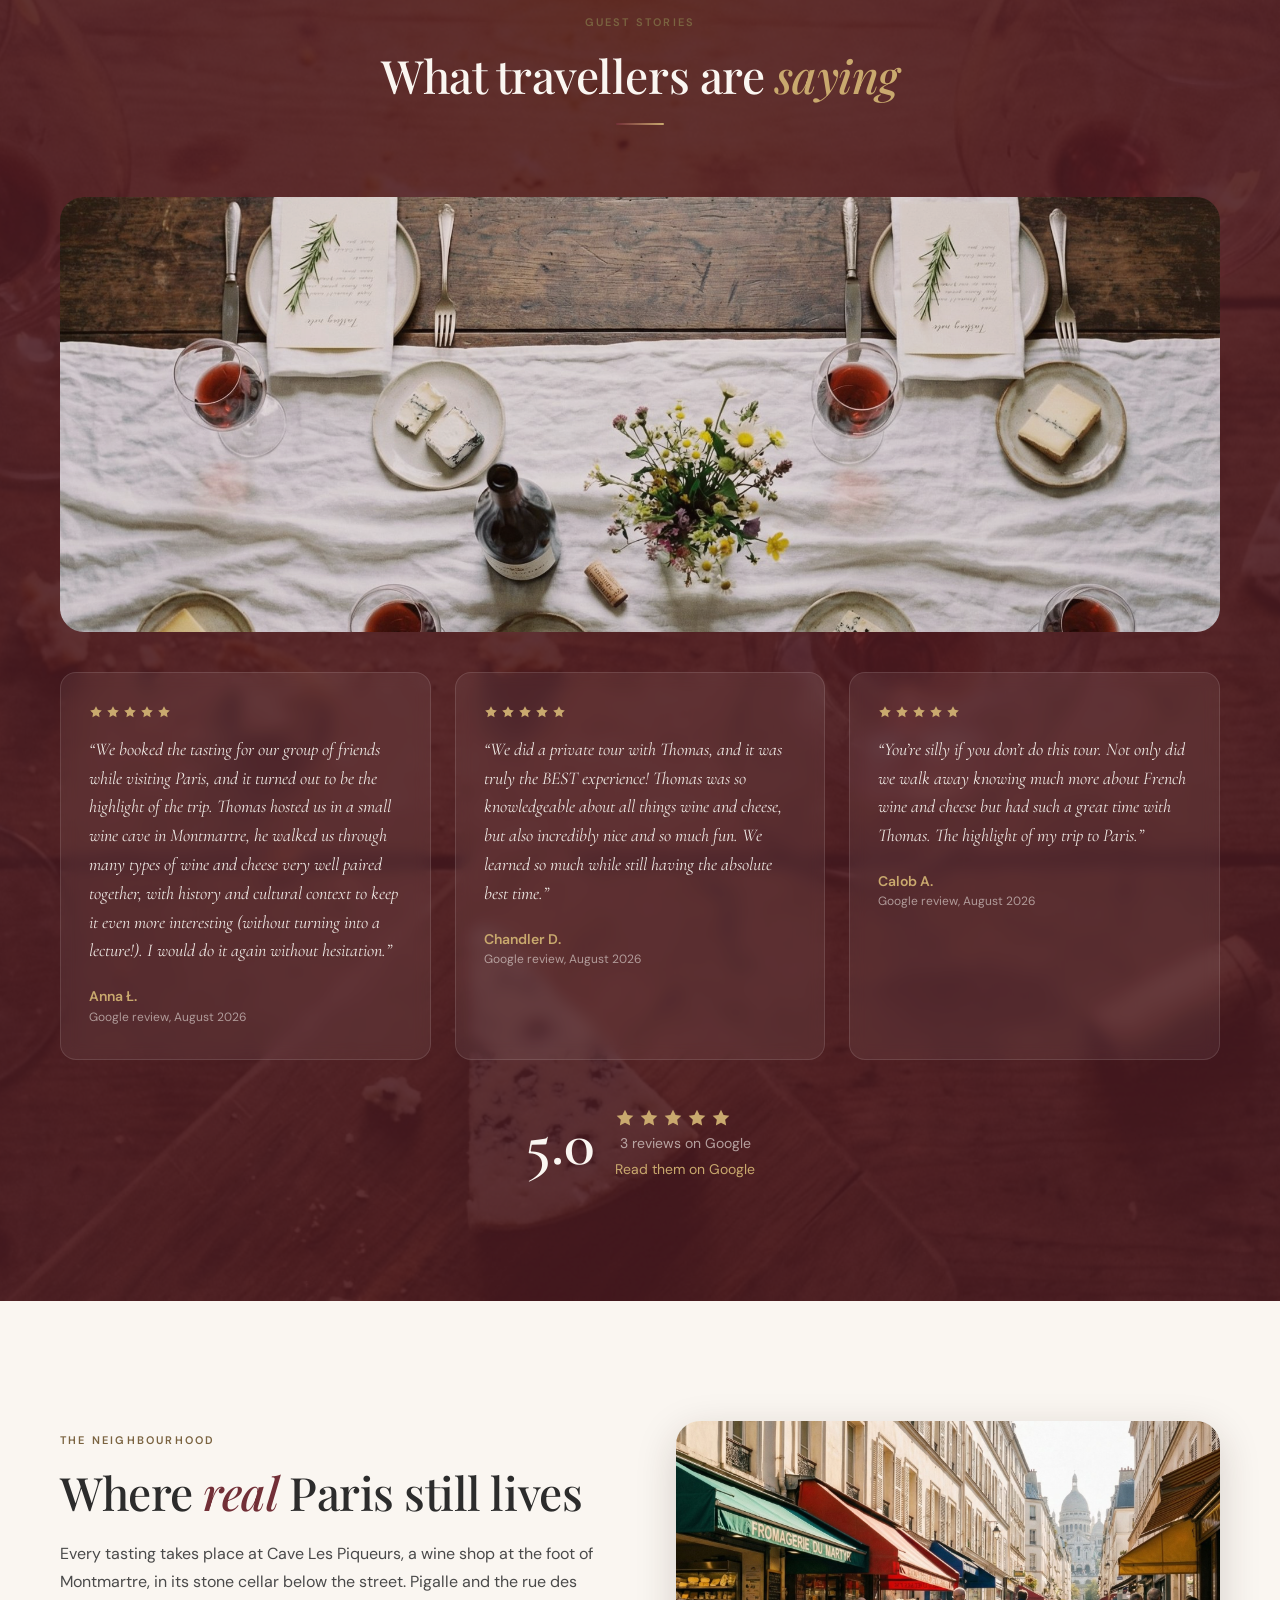
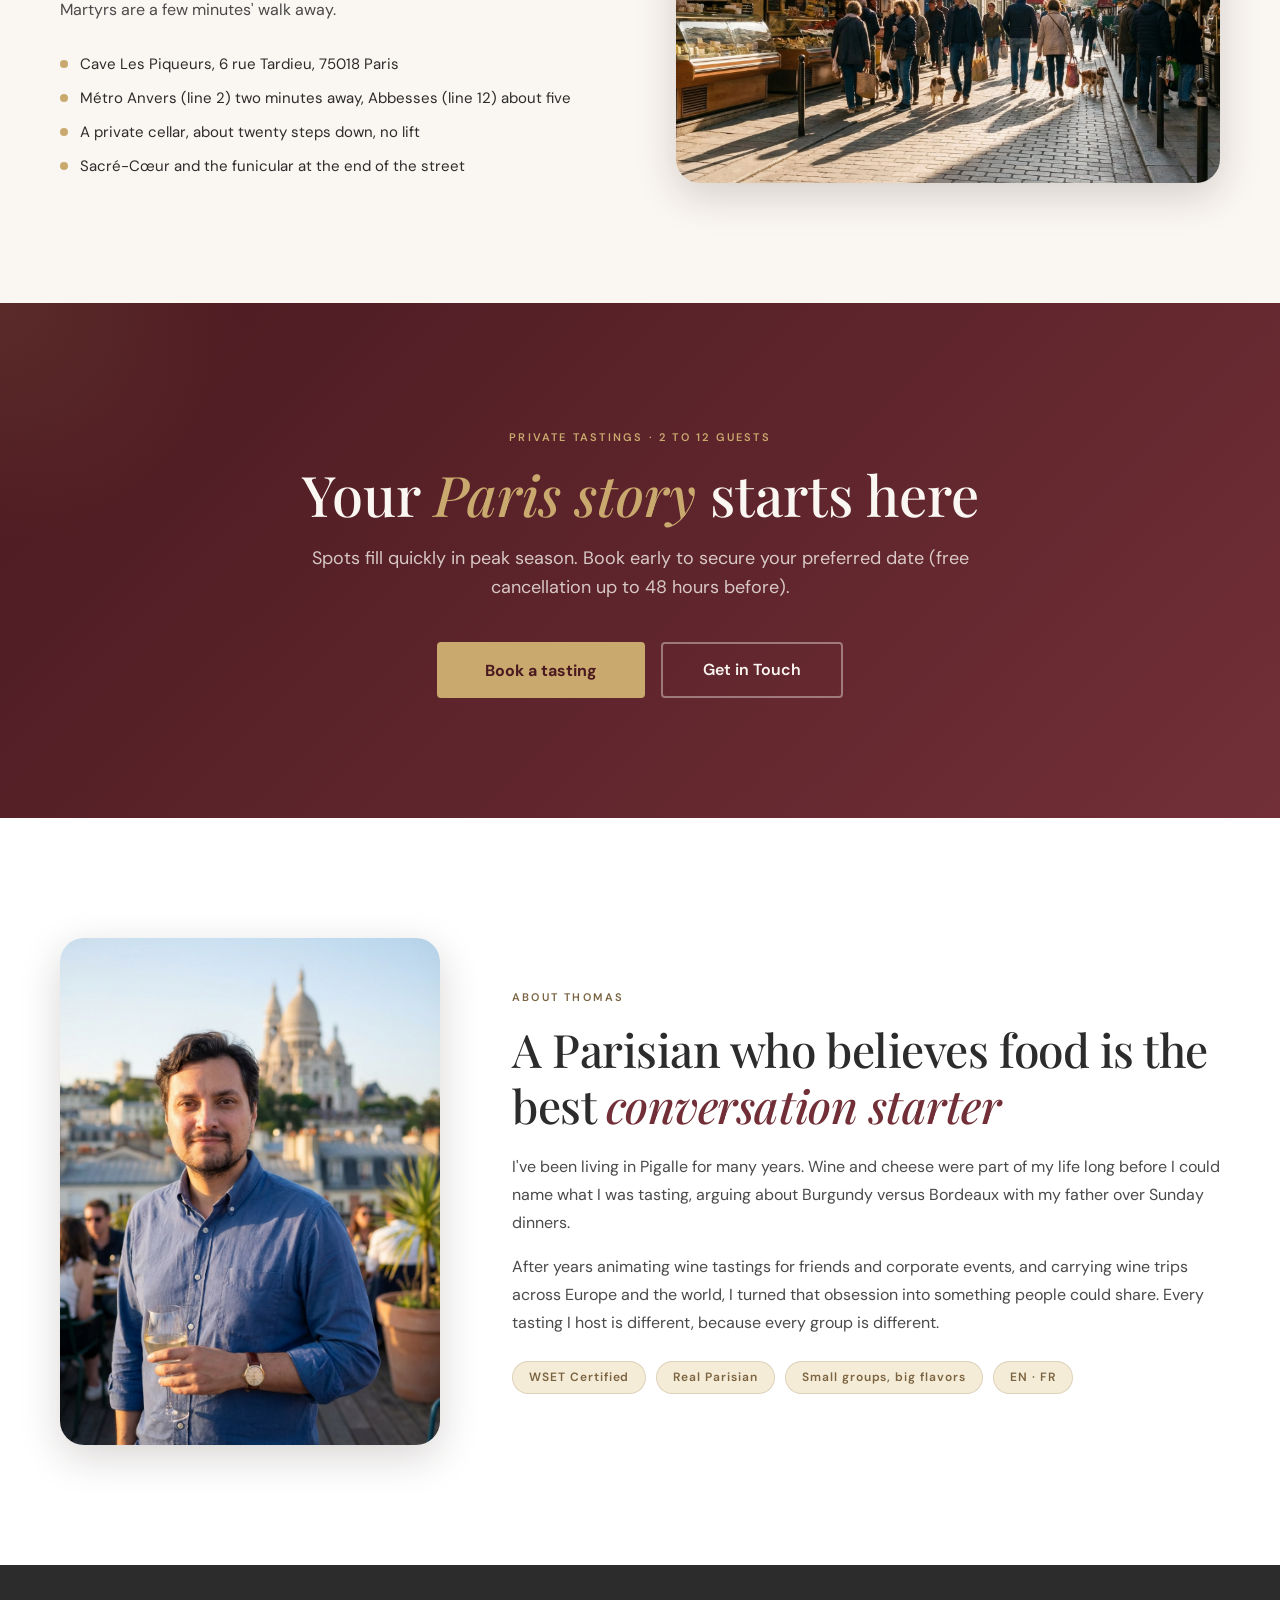
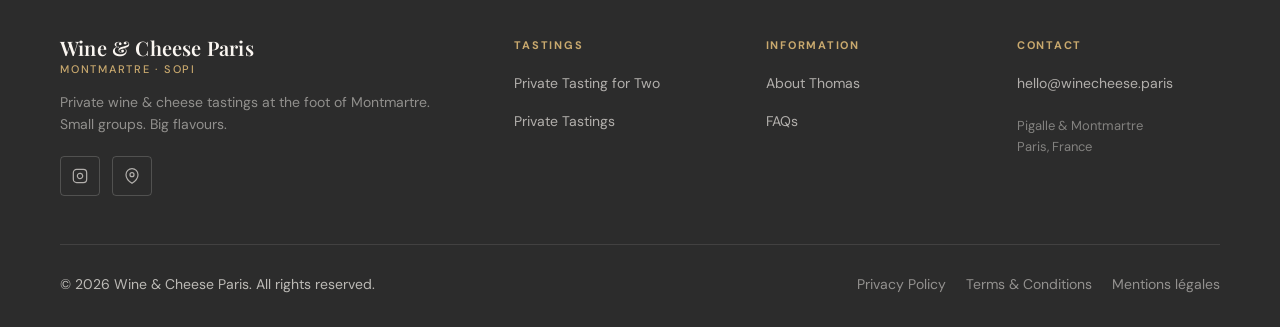
==== commit ba8f109e: "fix(site): avis Google reels et offre alignee sur les dégustations (GEO G1, G2, G4) G1 : les trois t" ====
--- a/index.html
+++ b/index.html
@@ -8,8 +8,8 @@
 <link rel="icon" href="favicon-16x16.png" type="image/png" sizes="16x16">
 <link rel="apple-touch-icon" href="apple-touch-icon.png">
 <meta name="viewport" content="width=device-width, initial-scale=1.0">
-<title>Wine & Cheese Paris, Montmartre Food & Wine Tours</title>
-<meta name="description" content="Authentic wine & cheese experiences in Montmartre. Small-group tours, food walks, and private tastings led by a WSET-certified guide. Book your Paris food tour.">
+<title>Wine & Cheese Paris, Private Wine & Cheese Tastings in Montmartre</title>
+<meta name="description" content="Private wine & cheese tastings in Montmartre, hosted in English by a WSET-certified Parisian. Groups of 2 to 12 from €120 per person, or €390 in total for two.">
 <meta property="og:title" content="Wine & Cheese Paris">
 <meta property="og:description" content="Authentic wine & cheese experiences in Montmartre with a certified local guide.">
 <meta property="og:image" content="images/hero.jpg">
@@ -436,7 +436,7 @@
   </a>
 
   <nav class="main-nav" aria-label="Main navigation">
-    <a href="#tours" class="nav-link" data-en="Our Tours" data-fr="Nos Visites">Our Tours</a>
+    <a href="#tours" class="nav-link" data-en="Tastings" data-fr="Dégustations">Tastings</a>
     <a href="about.html" class="nav-link" data-en="About" data-fr="À Propos">About</a>
     <a href="#reviews" class="nav-link" data-en="Reviews" data-fr="Avis">Reviews</a>
     <a href="contact.html" class="nav-link" data-en="Contact" data-fr="Contact">Contact</a>
@@ -461,9 +461,9 @@
     <h1 class="hero-title" id="heroTitle">
       <em>Taste</em> the Paris<br>the tourists miss
     </h1>
-    <p class="hero-sub" id="heroSub">Intimate wine &amp; cheese tastings in the neighbourhood's finest caves and hidden cellars, guided by a WSET-certified local.</p>
+    <p class="hero-sub" id="heroSub">Private wine &amp; cheese tastings in a stone cellar at the foot of Montmartre, hosted by a WSET-certified Parisian.</p>
     <div class="hero-ctas">
-      <a href="#tours" class="btn-primary" id="heroCta1">Explore our tours</a>
+      <a href="#tours" class="btn-primary" id="heroCta1">See the tastings</a>
       <a href="#expertise" class="btn-outline" id="heroCta2">How it works</a>
     </div>
   </div>
@@ -478,7 +478,7 @@
 <div class="trust-bar" role="region" aria-label="Key facts">
   <div class="trust-item">
     <svg class="trust-icon" width="18" height="18" viewBox="0 0 24 24" fill="none" stroke="currentColor" stroke-width="1.8"><polygon points="12 2 15.09 8.26 22 9.27 17 14.14 18.18 21.02 12 17.77 5.82 21.02 7 14.14 2 9.27 8.91 8.26 12 2"/></svg>
-    <span><span class="trust-num">4.9</span> &nbsp;on TripAdvisor</span>
+    <span><span class="trust-num">5.0</span> &nbsp;on Google</span>
   </div>
   <div class="trust-item">
     <svg class="trust-icon" width="18" height="18" viewBox="0 0 24 24" fill="none" stroke="currentColor" stroke-width="1.8"><path d="M17 21v-2a4 4 0 0 0-4-4H5a4 4 0 0 0-4 4v2"/><circle cx="9" cy="7" r="4"/><path d="M23 21v-2a4 4 0 0 0-3-3.87"/><path d="M16 3.13a4 4 0 0 1 0 7.75"/></svg>
@@ -574,7 +574,7 @@
         <p class="section-eyebrow" id="expertiseEyebrow">Your guide</p>
         <h2 class="section-title" id="expertise-heading">Tasting Paris is an <em>art</em></h2>
         <p class="expertise-body" id="expertiseBody">
-          I'm Thomas, a Real Parisian, WSET Certified, and fanatically curious about the artisans who keep neighbourhood food culture alive. I designed these tours after years of animating wine tastings for friends and corporate events, and carrying wine trips across Europe and the world.
+          I'm Thomas, a Real Parisian, WSET Certified, and fanatically curious about the artisans who keep neighbourhood food culture alive. I designed these tastings after years of animating wine tastings for friends and corporate events, and carrying wine trips across Europe and the world.
         </p>
         <ul class="credential-list" role="list" aria-label="Credentials">
           <li class="credential-item">
@@ -617,12 +617,11 @@
           <svg width="14" height="14" fill="currentColor" viewBox="0 0 24 24"><polygon points="12 2 15.09 8.26 22 9.27 17 14.14 18.18 21.02 12 17.77 5.82 21.02 7 14.14 2 9.27 8.91 8.26 12 2"/></svg>
           <svg width="14" height="14" fill="currentColor" viewBox="0 0 24 24"><polygon points="12 2 15.09 8.26 22 9.27 17 14.14 18.18 21.02 12 17.77 5.82 21.02 7 14.14 2 9.27 8.91 8.26 12 2"/></svg>
         </div>
-        <p class="review-text" data-en="The most authentic experience of our entire Paris trip. Thomas knew every producer by name and the cheese pairings were revelatory." data-fr="L'expérience la plus authentique de tout notre séjour à Paris. Thomas connaissait chaque producteur par son nom.">The most authentic experience of our entire Paris trip. Thomas knew every producer by name and the cheese pairings were revelatory.</p>
+        <p class="review-text">We booked the tasting for our group of friends while visiting Paris, and it turned out to be the highlight of the trip. Thomas hosted us in a small wine cave in Montmartre, he walked us through many types of wine and cheese very well paired together, with history and cultural context to keep it even more interesting (without turning into a lecture!). I would do it again without hesitation.</p>
         <div class="reviewer">
-          <span class="reviewer-flag" aria-hidden="true">🇺🇸</span>
           <div class="reviewer-info">
-            <span class="reviewer-name">Sarah M.</span>
-            <span class="reviewer-origin">San Francisco, CA</span>
+            <span class="reviewer-name">Anna Ł.</span>
+            <span class="reviewer-origin" data-en="Google review, August 2026" data-fr="Avis Google, août 2026">Google review, August 2026</span>
           </div>
         </div>
       </article>
@@ -635,12 +634,11 @@
           <svg width="14" height="14" fill="currentColor" viewBox="0 0 24 24"><polygon points="12 2 15.09 8.26 22 9.27 17 14.14 18.18 21.02 12 17.77 5.82 21.02 7 14.14 2 9.27 8.91 8.26 12 2"/></svg>
           <svg width="14" height="14" fill="currentColor" viewBox="0 0 24 24"><polygon points="12 2 15.09 8.26 22 9.27 17 14.14 18.18 21.02 12 17.77 5.82 21.02 7 14.14 2 9.27 8.91 8.26 12 2"/></svg>
         </div>
-        <p class="review-text" data-en="We did the private tasting for our anniversary. The rooftop setting, the wines, the conversation, absolutely magical. Worth every centime." data-fr="Nous avons fait la dégustation privée pour notre anniversaire. Le cadre du rooftop, les vins, absolument magique.">We did the private tasting for our anniversary. The rooftop setting, the wines, the conversation, absolutely magical. Worth every centime.</p>
+        <p class="review-text">We did a private tour with Thomas, and it was truly the BEST experience! Thomas was so knowledgeable about all things wine and cheese, but also incredibly nice and so much fun. We learned so much while still having the absolute best time.</p>
         <div class="reviewer">
-          <span class="reviewer-flag" aria-hidden="true">🇬🇧</span>
           <div class="reviewer-info">
-            <span class="reviewer-name">James & Emma K.</span>
-            <span class="reviewer-origin">London, UK</span>
+            <span class="reviewer-name">Chandler D.</span>
+            <span class="reviewer-origin" data-en="Google review, August 2026" data-fr="Avis Google, août 2026">Google review, August 2026</span>
           </div>
         </div>
       </article>
@@ -653,19 +651,18 @@
           <svg width="14" height="14" fill="currentColor" viewBox="0 0 24 24"><polygon points="12 2 15.09 8.26 22 9.27 17 14.14 18.18 21.02 12 17.77 5.82 21.02 7 14.14 2 9.27 8.91 8.26 12 2"/></svg>
           <svg width="14" height="14" fill="currentColor" viewBox="0 0 24 24"><polygon points="12 2 15.09 8.26 22 9.27 17 14.14 18.18 21.02 12 17.77 5.82 21.02 7 14.14 2 9.27 8.91 8.26 12 2"/></svg>
         </div>
-        <p class="review-text" data-en="Je suis parisienne et j'ai appris des choses sur mon propre quartier. Un guide passionné, des adresses introuvables, une matinée inoubliable." data-fr="Je suis parisienne et j'ai appris des choses sur mon propre quartier. Un guide passionné, des adresses introuvables.">Je suis parisienne et j'ai appris des choses sur mon propre quartier. Un guide passionné, des adresses introuvables.</p>
+        <p class="review-text">You’re silly if you don’t do this tour. Not only did we walk away knowing much more about French wine and cheese but had such a great time with Thomas. The highlight of my trip to Paris.</p>
         <div class="reviewer">
-          <span class="reviewer-flag" aria-hidden="true">🇫🇷</span>
           <div class="reviewer-info">
-            <span class="reviewer-name">Camille D.</span>
-            <span class="reviewer-origin">Paris, France</span>
+            <span class="reviewer-name">Calob A.</span>
+            <span class="reviewer-origin" data-en="Google review, August 2026" data-fr="Avis Google, août 2026">Google review, August 2026</span>
           </div>
         </div>
       </article>
     </div>
     <div class="reviews-rating" aria-label="Overall rating">
       <div>
-        <p class="rating-big">4.9</p>
+        <p class="rating-big">5.0</p>
       </div>
       <div>
         <div class="rating-stars-big" aria-hidden="true">
@@ -675,7 +672,8 @@
           <svg width="20" height="20" fill="currentColor" viewBox="0 0 24 24"><polygon points="12 2 15.09 8.26 22 9.27 17 14.14 18.18 21.02 12 17.77 5.82 21.02 7 14.14 2 9.27 8.91 8.26 12 2"/></svg>
           <svg width="20" height="20" fill="currentColor" viewBox="0 0 24 24"><polygon points="12 2 15.09 8.26 22 9.27 17 14.14 18.18 21.02 12 17.77 5.82 21.02 7 14.14 2 9.27 8.91 8.26 12 2"/></svg>
         </div>
-        <p class="rating-label" id="ratingLabel">Based on 124 verified reviews</p>
+        <p class="rating-label" id="ratingLabel">3 reviews on Google</p>
+        <p class="rating-label"><a href="https://maps.google.com/?cid=4170445708388515611" target="_blank" rel="noopener noreferrer" style="color:var(--gold);" data-en="Read them on Google" data-fr="Les lire sur Google">Read them on Google</a></p>
       </div>
     </div>
   </div>
@@ -689,14 +687,13 @@
         <p class="section-eyebrow" id="neighEyebrow">The neighbourhood</p>
         <h2 class="section-title" id="neighbourhood-heading">Where <em>real</em> Paris still lives</h2>
         <p class="neighbourhood-body" id="neighBody">
-          Montmartre and South Pigalle (SoPi) are two of the last Parisian neighbourhoods where artisans, bakers, and vignerons still work the way their grandparents did. This is where we walk, taste, and linger.
+          Every tasting takes place at Cave Les Piqueurs, a wine shop at the foot of Montmartre, in its stone cellar below the street. Pigalle and the rue des Martyrs are a few minutes' walk away.
         </p>
-        <ul class="stops-list" role="list" aria-label="Key stops on the tour">
-          <li class="stop-item"><span class="stop-dot" aria-hidden="true"></span><span id="stop1">Rue des Martyrs: the city's best food street</span></li>
-          <li class="stop-item"><span class="stop-dot" aria-hidden="true"></span><span id="stop2">Cave Les Piqueurs: a hidden Montmartre wine bar</span></li>
-          <li class="stop-item"><span class="stop-dot" aria-hidden="true"></span><span id="stop3">Quatrehomme des Martyrs: MOF-awarded fromagerie</span></li>
-          <li class="stop-item"><span class="stop-dot" aria-hidden="true"></span><span id="stop4">La Meringaie: the neighbourhood's pâtissier</span></li>
-          <li class="stop-item"><span class="stop-dot" aria-hidden="true"></span><span id="stop5">Le Pain Retrouvé: the unmarked bakery everyone still finds</span></li>
+        <ul class="stops-list" role="list" aria-label="Where we taste">
+          <li class="stop-item"><span class="stop-dot" aria-hidden="true"></span><span id="stop1">Cave Les Piqueurs, 6 rue Tardieu, 75018 Paris</span></li>
+          <li class="stop-item"><span class="stop-dot" aria-hidden="true"></span><span id="stop2">Métro Anvers (line 2) two minutes away, Abbesses (line 12) about five</span></li>
+          <li class="stop-item"><span class="stop-dot" aria-hidden="true"></span><span id="stop3">A private cellar, about twenty steps down, no lift</span></li>
+          <li class="stop-item"><span class="stop-dot" aria-hidden="true"></span><span id="stop4">Sacré-Cœur and the funicular at the end of the street</span></li>
         </ul>
       </div>
       <div class="neighbourhood-image">
@@ -713,7 +710,7 @@
     <h2 class="cta-title" id="ctaTitle">Your <em>Paris story</em> starts here</h2>
     <p class="cta-desc" id="ctaDesc">Spots fill quickly in peak season. Book early to secure your preferred date (free cancellation up to 48 hours before).</p>
     <div class="cta-buttons">
-      <button class="btn-cta-primary" id="ctaPrimary" data-book="choose">Book a tour</button>
+      <button class="btn-cta-primary" id="ctaPrimary" data-book="choose">Book a tasting</button>
       <a href="contact.html" class="btn-cta-outline" id="ctaSecondary">Get in Touch</a>
     </div>
   </div>
@@ -731,7 +728,7 @@
         <h2 class="section-title" id="about-heading">A Parisian who believes food is the best <em>conversation starter</em></h2>
         <div class="about-body" id="aboutBody">
           <p>I've been living in Pigalle for many years. Wine and cheese were part of my life long before I could name what I was tasting, arguing about Burgundy versus Bordeaux with my father over Sunday dinners.</p>
-          <p>After years animating wine tastings for friends and corporate events, and carrying wine trips across Europe and the world, I turned that obsession into something people could share. Every tour I lead is different, because every group is different.</p>
+          <p>After years animating wine tastings for friends and corporate events, and carrying wine trips across Europe and the world, I turned that obsession into something people could share. Every tasting I host is different, because every group is different.</p>
         </div>
         <div class="credential-chips" role="list" aria-label="Certifications">
           <span class="chip" role="listitem">WSET Certified</span>
@@ -744,18 +741,6 @@
   </div>
 </section>
 
-<!-- ─── NEWSLETTER ─────────────────────────────────────────────── -->
-<section class="section newsletter" aria-label="Newsletter signup">
-  <div class="section-inner">
-    <h2 class="newsletter-title" id="newsletterTitle">Local tips, seasonal tastings &amp; early access</h2>
-    <p class="newsletter-desc" id="newsletterDesc">Join 200+ food lovers who get our monthly guide to the best of Montmartre.</p>
-    <form class="newsletter-form" action="#" method="post" novalidate>
-      <label for="newsletter-email" class="sr-only">Email address</label>
-      <input type="email" id="newsletter-email" name="email" class="newsletter-input" placeholder="your@email.com" autocomplete="email" required aria-required="true">
-      <button type="submit" class="btn-subscribe" id="newsletterCta">Subscribe</button>
-    </form>
-  </div>
-</section>
 </main>
 
 <!-- ─── FOOTER ─────────────────────────────────────────────────── -->
@@ -767,23 +752,22 @@
           <span class="logo-main">Wine &amp; Cheese Paris</span>
           <span class="logo-sub">Montmartre · SoPi</span>
         </a>
-        <p class="footer-tagline" id="footerTagline">Authentic wine &amp; food experiences in Paris's most beloved neighbourhood. Small groups. Big flavours.</p>
+        <p class="footer-tagline" id="footerTagline">Private wine &amp; cheese tastings at the foot of Montmartre. Small groups. Big flavours.</p>
         <div class="footer-social" aria-label="Social media">
-          <a href="https://instagram.com" class="social-link" aria-label="Instagram" rel="noopener noreferrer">
+          <a href="https://instagram.com/winecheeseparis" class="social-link" aria-label="Instagram" rel="noopener noreferrer">
             <svg width="16" height="16" fill="none" stroke="currentColor" stroke-width="1.8" viewBox="0 0 24 24"><rect x="2" y="2" width="20" height="20" rx="5" ry="5"/><path d="M16 11.37A4 4 0 1 1 12.63 8 4 4 0 0 1 16 11.37z"/><line x1="17.5" y1="6.5" x2="17.51" y2="6.5"/></svg>
           </a>
-          <a href="https://tripadvisor.com" class="social-link" aria-label="TripAdvisor" rel="noopener noreferrer">
-            <svg width="16" height="16" viewBox="0 0 24 24" fill="none" stroke="currentColor" stroke-width="1.8"><circle cx="7" cy="13" r="3"/><circle cx="17" cy="13" r="3"/><path d="M2 10h4.5M17.5 10H22M7 4h10l2 6H5L7 4z"/></svg>
+          <a href="https://maps.google.com/?cid=4170445708388515611" class="social-link" aria-label="Google reviews" rel="noopener noreferrer">
+            <svg width="16" height="16" viewBox="0 0 24 24" fill="none" stroke="currentColor" stroke-width="1.8"><path d="M21 10c0 7-9 13-9 13s-9-6-9-13a9 9 0 0 1 18 0z"/><circle cx="12" cy="10" r="3"/></svg>
           </a>
         </div>
       </div>
 
       <div>
-        <p class="footer-col-title" id="footColTours">Our Tours</p>
+        <p class="footer-col-title" id="footColTours">Tastings</p>
         <ul class="footer-links">
           <li><a href="private-wine-tasting-for-two.html">Private Tasting for Two</a></li>
           <li><a href="contact.html" id="footLink3">Private Tastings</a></li>
-          <li><a href="#" id="footLink4">Gift Vouchers</a></li>
         </ul>
       </div>
 
@@ -791,9 +775,7 @@
         <p class="footer-col-title" id="footColInfo">Information</p>
         <ul class="footer-links">
           <li><a href="#about" id="footLink5">About Thomas</a></li>
-          <li><a href="#" id="footLink6">How it works</a></li>
-          <li><a href="#" id="footLink7">FAQs</a></li>
-          <li><a href="#" id="footLink8">Blog</a></li>
+          <li><a href="contact.html#faq-heading" id="footLink7">FAQs</a></li>
         </ul>
       </div>
 
@@ -836,10 +818,10 @@
     fr: '<em>Goûtez</em> le Paris<br>que les touristes ratent'
   },
   heroSub: {
-    en: 'Intimate wine & cheese tastings in the neighbourhood\'s finest caves and hidden cellars, guided by a WSET-certified local.',
-    fr: 'Des dégustations intimes dans les meilleures caves et adresses cachées du quartier, avec un guide certifié WSET.'
+    en: 'Private wine & cheese tastings in a stone cellar at the foot of Montmartre, hosted by a WSET-certified Parisian.',
+    fr: 'Des dégustations privées de vins et de fromages dans une cave voûtée au pied de Montmartre, animées par un Parisien certifié WSET.'
   },
-  heroCta1: { en: 'Explore our tours', fr: 'Nos visites' },
+  heroCta1: { en: 'See the tastings', fr: 'Voir les dégustations' },
   heroCta2: { en: 'How it works', fr: 'Comment ça marche' },
   toursEyebrow: { en: 'Curated experiences', fr: 'Expériences sur mesure' },
   toursHeading: { en: 'Two ways to taste <em>Montmartre</em>', fr: 'Deux façons de goûter <em>Montmartre</em>' },
@@ -854,32 +836,31 @@
   pricePer3: { en: '/ person', fr: '/ pers.' },
   tourCta3: { en: 'Request a quote', fr: 'Demander un devis' },
   expertiseEyebrow: { en: 'Your guide', fr: 'Votre guide' },
-  expertiseBody: { en: 'I\'m Thomas, a Real Parisian, WSET Certified, and fanatically curious about the artisans who keep neighbourhood food culture alive. I designed these tours after years of animating wine tastings for friends and corporate events, and carrying wine trips across Europe and the world.', fr: 'Je suis Thomas, un vrai Parisien, certifié WSET, et passionné par les artisans qui font vivre la culture culinaire de quartier. J\'ai conçu ces visites après des années à animer des dégustations pour des amis et des événements corporate.' },
+  expertiseBody: { en: 'I\'m Thomas, a Real Parisian, WSET Certified, and fanatically curious about the artisans who keep neighbourhood food culture alive. I designed these tastings after years of animating wine tastings for friends and corporate events, and carrying wine trips across Europe and the world.', fr: 'Je suis Thomas, un vrai Parisien, certifié WSET, et passionné par les artisans qui font vivre la culture culinaire de quartier. J\'ai conçu ces dégustations après des années à animer des dégustations pour des amis et des événements corporate.' },
   cred1: { en: 'WSET Certified', fr: 'WSET Certifié' },
   cred3: { en: 'Real Parisian, deep roots in Montmartre', fr: 'Parisien authentique, profondément ancré à Montmartre' },
   cred4: { en: 'Partnerships with 12 artisan producers', fr: 'Partenariats avec 12 producteurs artisans' },
   expertiseCta: { en: 'Meet your guide', fr: 'Rencontrer le guide' },
   reviewsEyebrow: { en: 'Guest stories', fr: 'Témoignages' },
-  ratingLabel: { en: 'Based on 124 verified reviews', fr: 'Basé sur 124 avis vérifiés' },
+  ratingLabel: { en: '3 reviews on Google', fr: '3 avis sur Google' },
   neighEyebrow: { en: 'The neighbourhood', fr: 'Le quartier' },
-  neighBody: { en: 'Montmartre and South Pigalle (SoPi) are two of the last Parisian neighbourhoods where artisans, bakers, and vignerons still work the way their grandparents did. This is where we walk, taste, and linger.', fr: 'Montmartre et South Pigalle (SoPi) font partie des derniers quartiers parisiens où artisans, boulangers et vignerons travaillent comme leurs grands-parents. C\'est là que nous nous promenons, goûtons et flânons.' },
-  stop1: { en: 'Rue des Martyrs: the city\'s best food street', fr: 'Rue des Martyrs: la meilleure rue commerçante de Paris' },
-  stop2: { en: 'Cave Les Piqueurs: a hidden Montmartre wine bar', fr: 'Cave Les Piqueurs: un bar à vin caché de Montmartre' },
-  stop3: { en: 'Quatrehomme des Martyrs: MOF-awarded fromagerie', fr: 'Quatrehomme des Martyrs: fromagerie récompensée MOF' },
-  stop4: { en: 'La Meringaie: the neighbourhood\'s pâtissier', fr: 'La Meringaie: le pâtissier du quartier' },
-  stop5: { en: 'Le Pain Retrouvé: the unmarked bakery everyone still finds', fr: 'Le Pain Retrouvé: la boulangerie sans enseigne que tout le monde trouve' },
+  neighBody: { en: 'Every tasting takes place at Cave Les Piqueurs, a wine shop at the foot of Montmartre, in its stone cellar below the street. Pigalle and the rue des Martyrs are a few minutes\' walk away.', fr: 'Chaque dégustation a lieu à la Cave Les Piqueurs, une cave au pied de Montmartre, dans sa cave voûtée sous la rue. Pigalle et la rue des Martyrs sont à quelques minutes à pied.' },
+  stop1: { en: 'Cave Les Piqueurs, 6 rue Tardieu, 75018 Paris', fr: 'Cave Les Piqueurs, 6 rue Tardieu, 75018 Paris' },
+  stop2: { en: 'Métro Anvers (line 2) two minutes away, Abbesses (line 12) about five', fr: 'Métro Anvers (ligne 2) à deux minutes, Abbesses (ligne 12) à cinq' },
+  stop3: { en: 'A private cellar, about twenty steps down, no lift', fr: 'Une cave privée, une vingtaine de marches, sans ascenseur' },
+  stop4: { en: 'Sacré-Cœur and the funicular at the end of the street', fr: 'Le Sacré-Cœur et le funiculaire au bout de la rue' },
   ctaEyebrow: { en: 'Private tastings · 2 to 12 guests', fr: 'Dégustations privées · De 2 à 12 personnes' },
   ctaTitle: { en: 'Your <em>Paris story</em> starts here', fr: 'Votre <em>histoire parisienne</em> commence ici' },
   ctaDesc: { en: 'Spots fill quickly in peak season. Book early to secure your preferred date (free cancellation up to 48 hours before).', fr: 'Les places partent vite en haute saison. Réservez tôt pour votre date préférée (annulation gratuite jusqu\'à 48h avant).' },
-  ctaPrimary: { en: 'Book a tour', fr: 'Réserver une visite' },
+  ctaPrimary: { en: 'Book a tasting', fr: 'Réserver une dégustation' },
   ctaSecondary: { en: 'Get in Touch', fr: 'Nous contacter' },
   aboutEyebrow: { en: 'About Thomas', fr: 'À propos de Thomas' },
-  aboutBody: { en: '<p>I\'ve been living in Pigalle for many years. Wine and cheese were part of my life long before I could name what I was tasting, arguing about Burgundy versus Bordeaux with my father over Sunday dinners.</p><p>After years animating wine tastings for friends and corporate events, and carrying wine trips across Europe and the world, I turned that obsession into something people could share. Every tour I lead is different, because every group is different.</p>', fr: '<p>Je vis à Pigalle depuis de nombreuses années. Le vin et le fromage faisaient partie de ma vie bien avant de pouvoir nommer ce que je goûtais, à débattre de Bourgogne versus Bordeaux avec mon père le dimanche.</p><p>Après des années à animer des dégustations pour des amis et des événements corporate, et à mener de nombreux voyages vinicoles à travers l\'Europe et le monde, j\'ai transformé cette obsession en quelque chose à partager.</p>' },
+  aboutBody: { en: '<p>I\'ve been living in Pigalle for many years. Wine and cheese were part of my life long before I could name what I was tasting, arguing about Burgundy versus Bordeaux with my father over Sunday dinners.</p><p>After years animating wine tastings for friends and corporate events, and carrying wine trips across Europe and the world, I turned that obsession into something people could share. Every tasting I host is different, because every group is different.</p>', fr: '<p>Je vis à Pigalle depuis de nombreuses années. Le vin et le fromage faisaient partie de ma vie bien avant de pouvoir nommer ce que je goûtais, à débattre de Bourgogne versus Bordeaux avec mon père le dimanche.</p><p>Après des années à animer des dégustations pour des amis et des événements corporate, et à mener de nombreux voyages vinicoles à travers l\'Europe et le monde, j\'ai transformé cette obsession en quelque chose à partager.</p>' },
   newsletterTitle: { en: 'Local tips, seasonal tastings & early access', fr: 'Conseils locaux, dégustations saisonnières & accès prioritaire' },
   newsletterDesc: { en: 'Join 800+ food lovers who get our monthly guide to the best of Montmartre.', fr: 'Rejoignez 800+ amateurs de gastronomie qui reçoivent notre guide mensuel du meilleur de Montmartre.' },
   newsletterCta: { en: 'Subscribe', fr: 'S\'abonner' },
-  footerTagline: { en: 'Authentic wine & food experiences in Paris\'s most beloved neighbourhood. Small groups. Big flavours.', fr: 'Expériences authentiques vin & gastronomie dans le quartier le plus aimé de Paris. Petits groupes. Grandes saveurs.' },
-  footColTours: { en: 'Our Tours', fr: 'Nos Visites' },
+  footerTagline: { en: 'Private wine & cheese tastings at the foot of Montmartre. Small groups. Big flavours.', fr: 'Dégustations privées de vins et de fromages au pied de Montmartre. Petits groupes. Grandes saveurs.' },
+  footColTours: { en: 'Tastings', fr: 'Dégustations' },
   footLink3: { en: 'Private Tastings', fr: 'Dégustations Privées' },
   footLink4: { en: 'Gift Vouchers', fr: 'Chèques Cadeaux' },
   footColInfo: { en: 'Information', fr: 'Informations' },
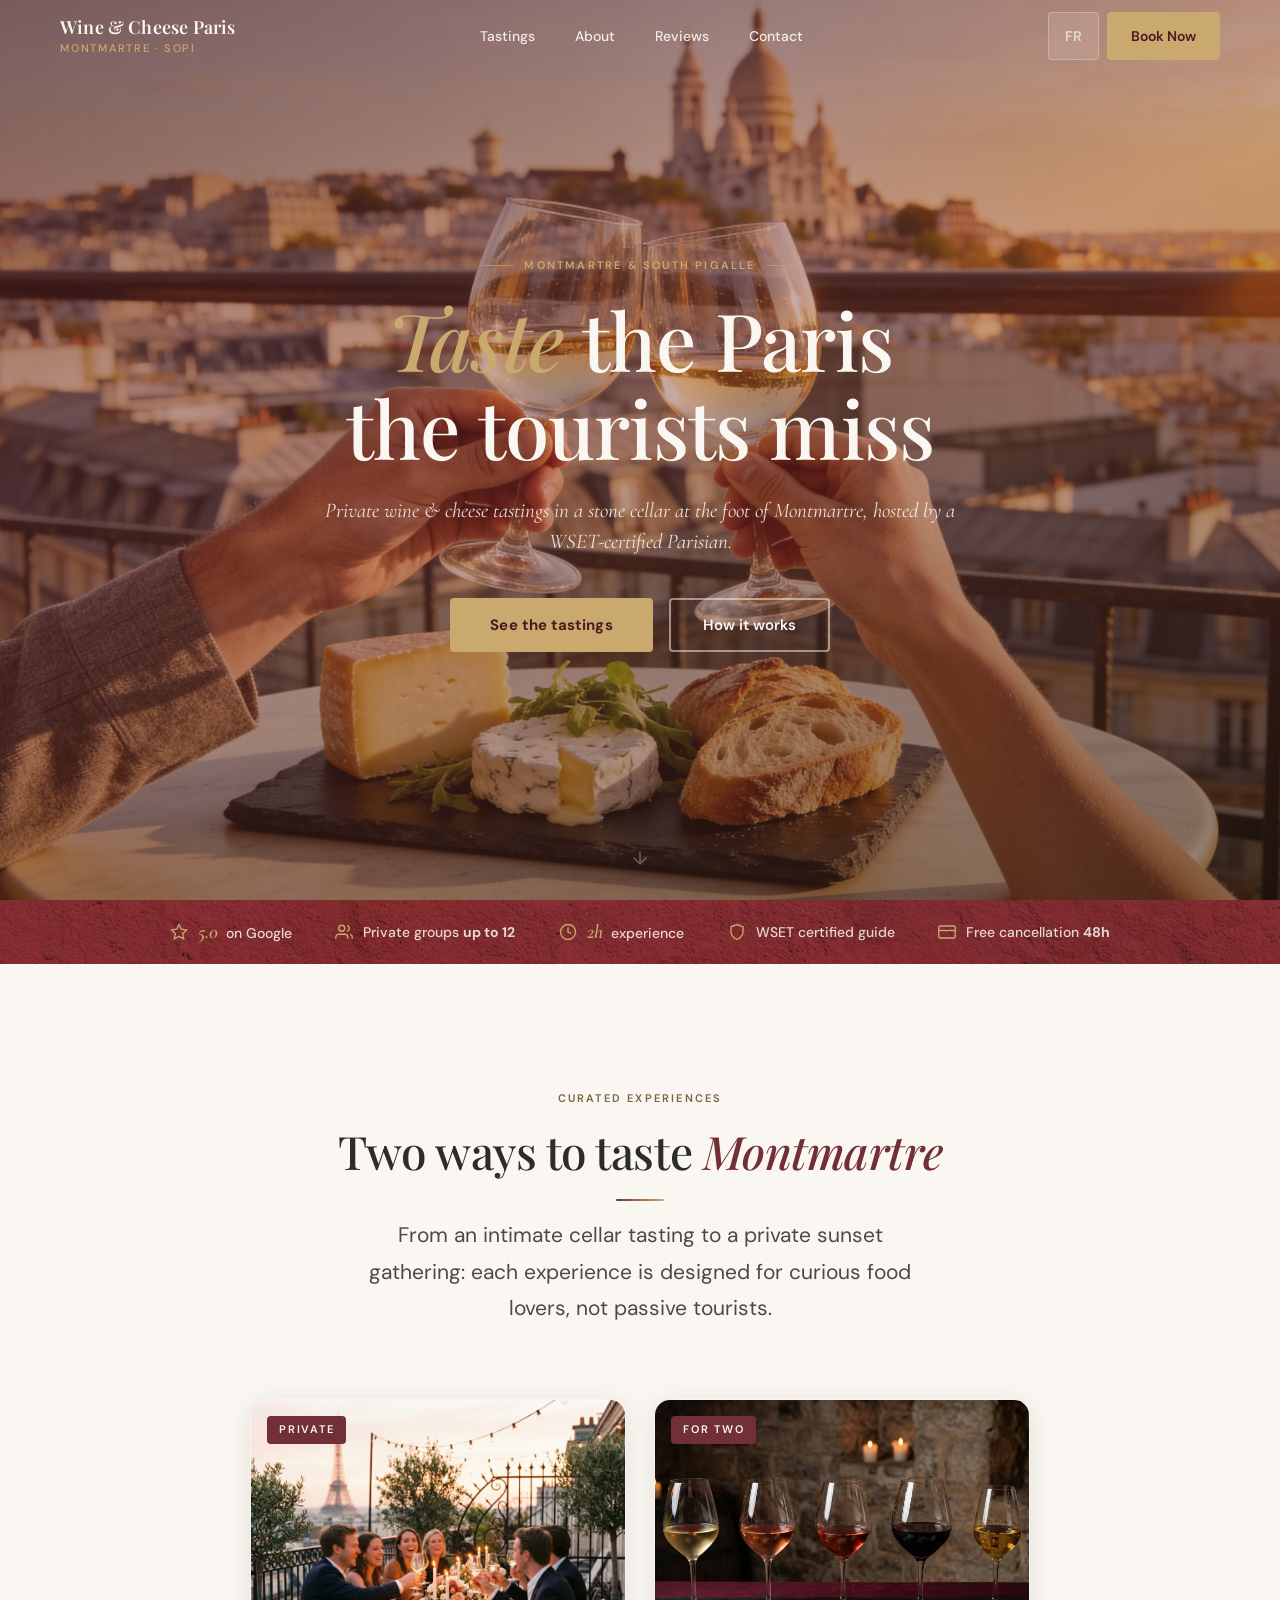
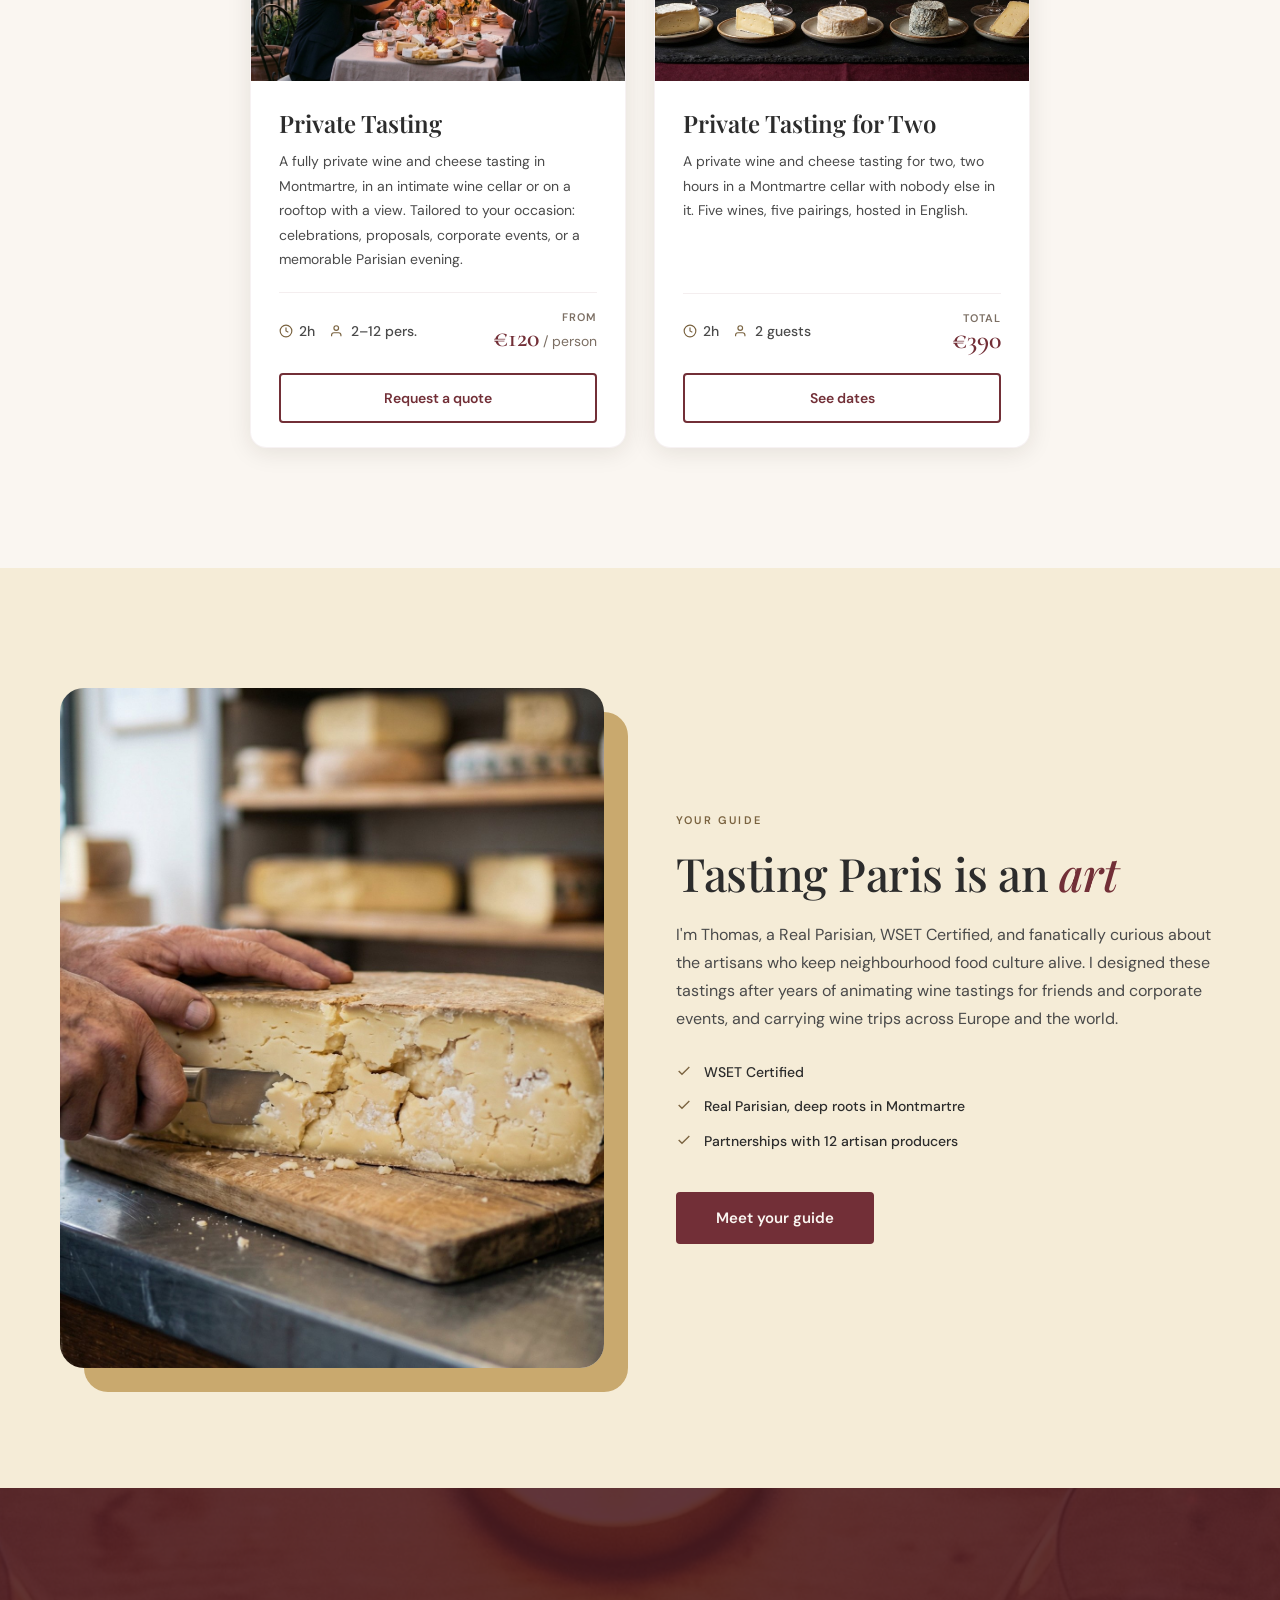
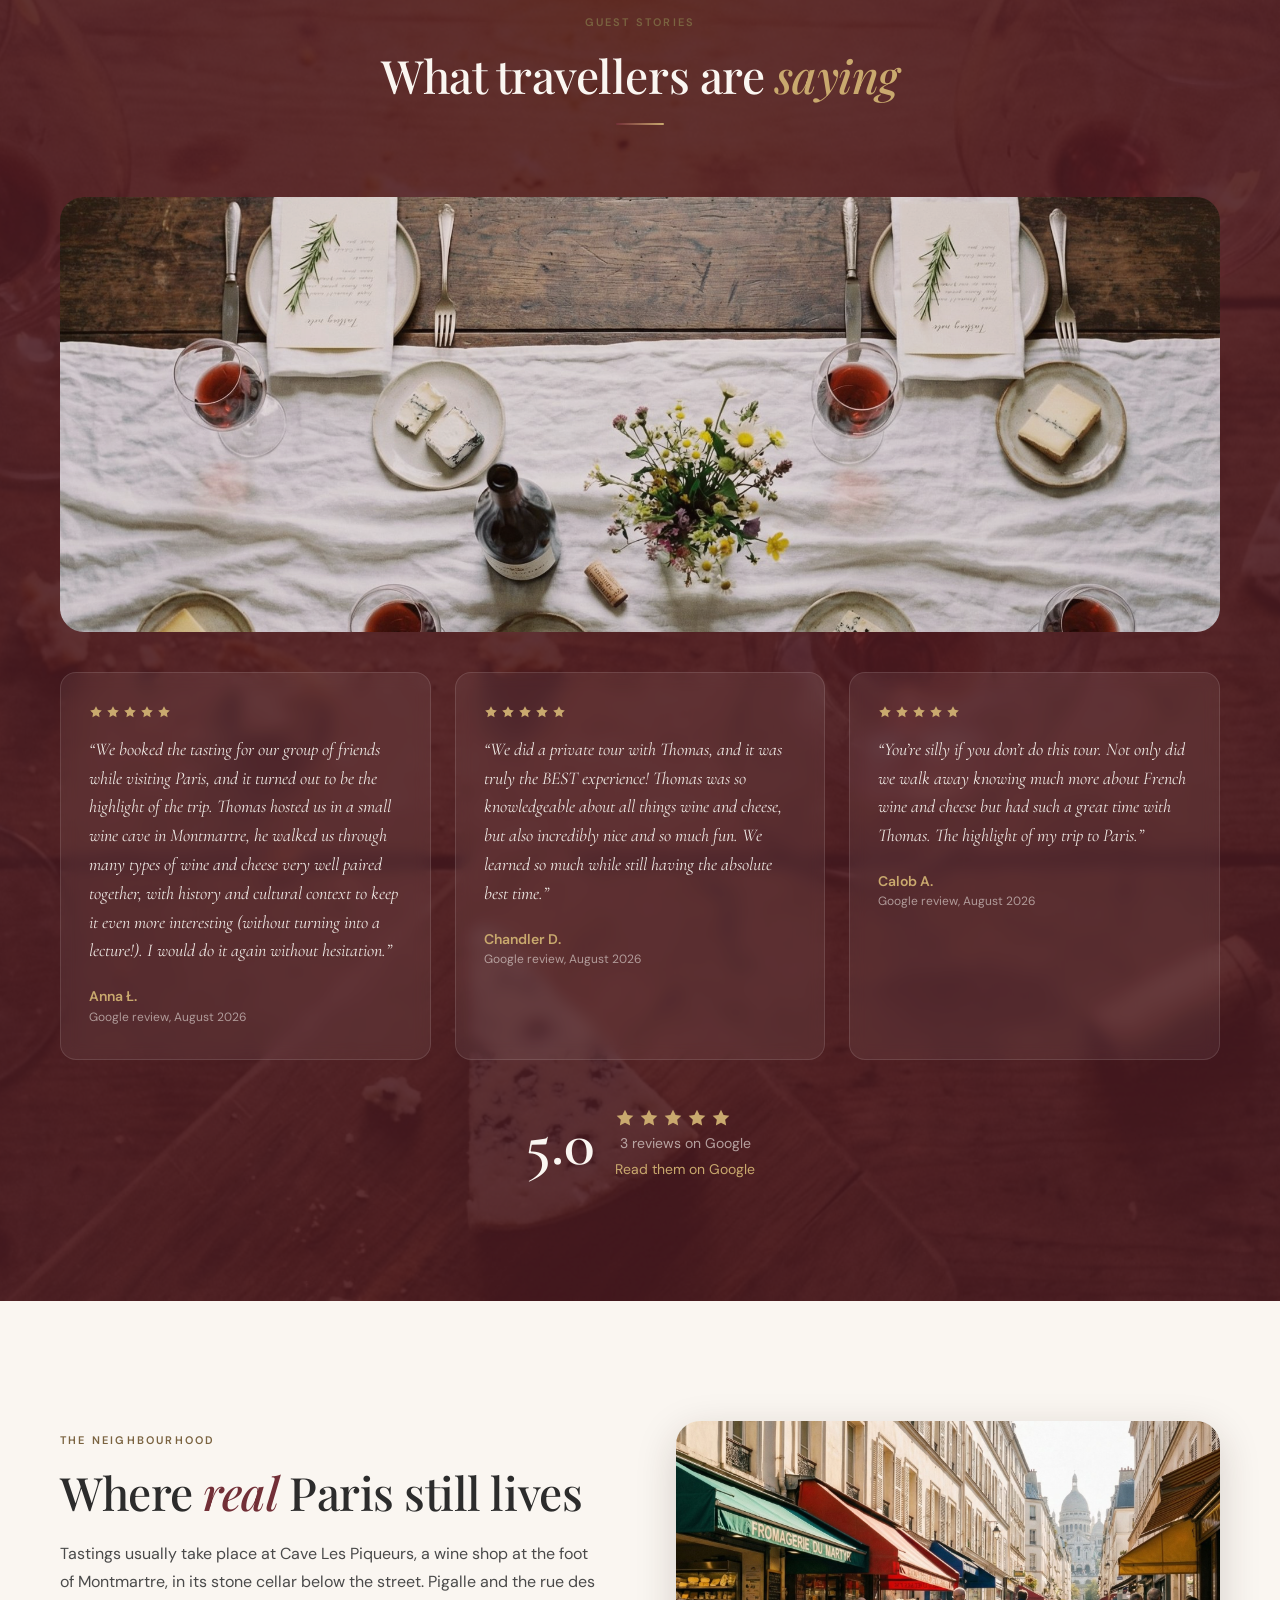
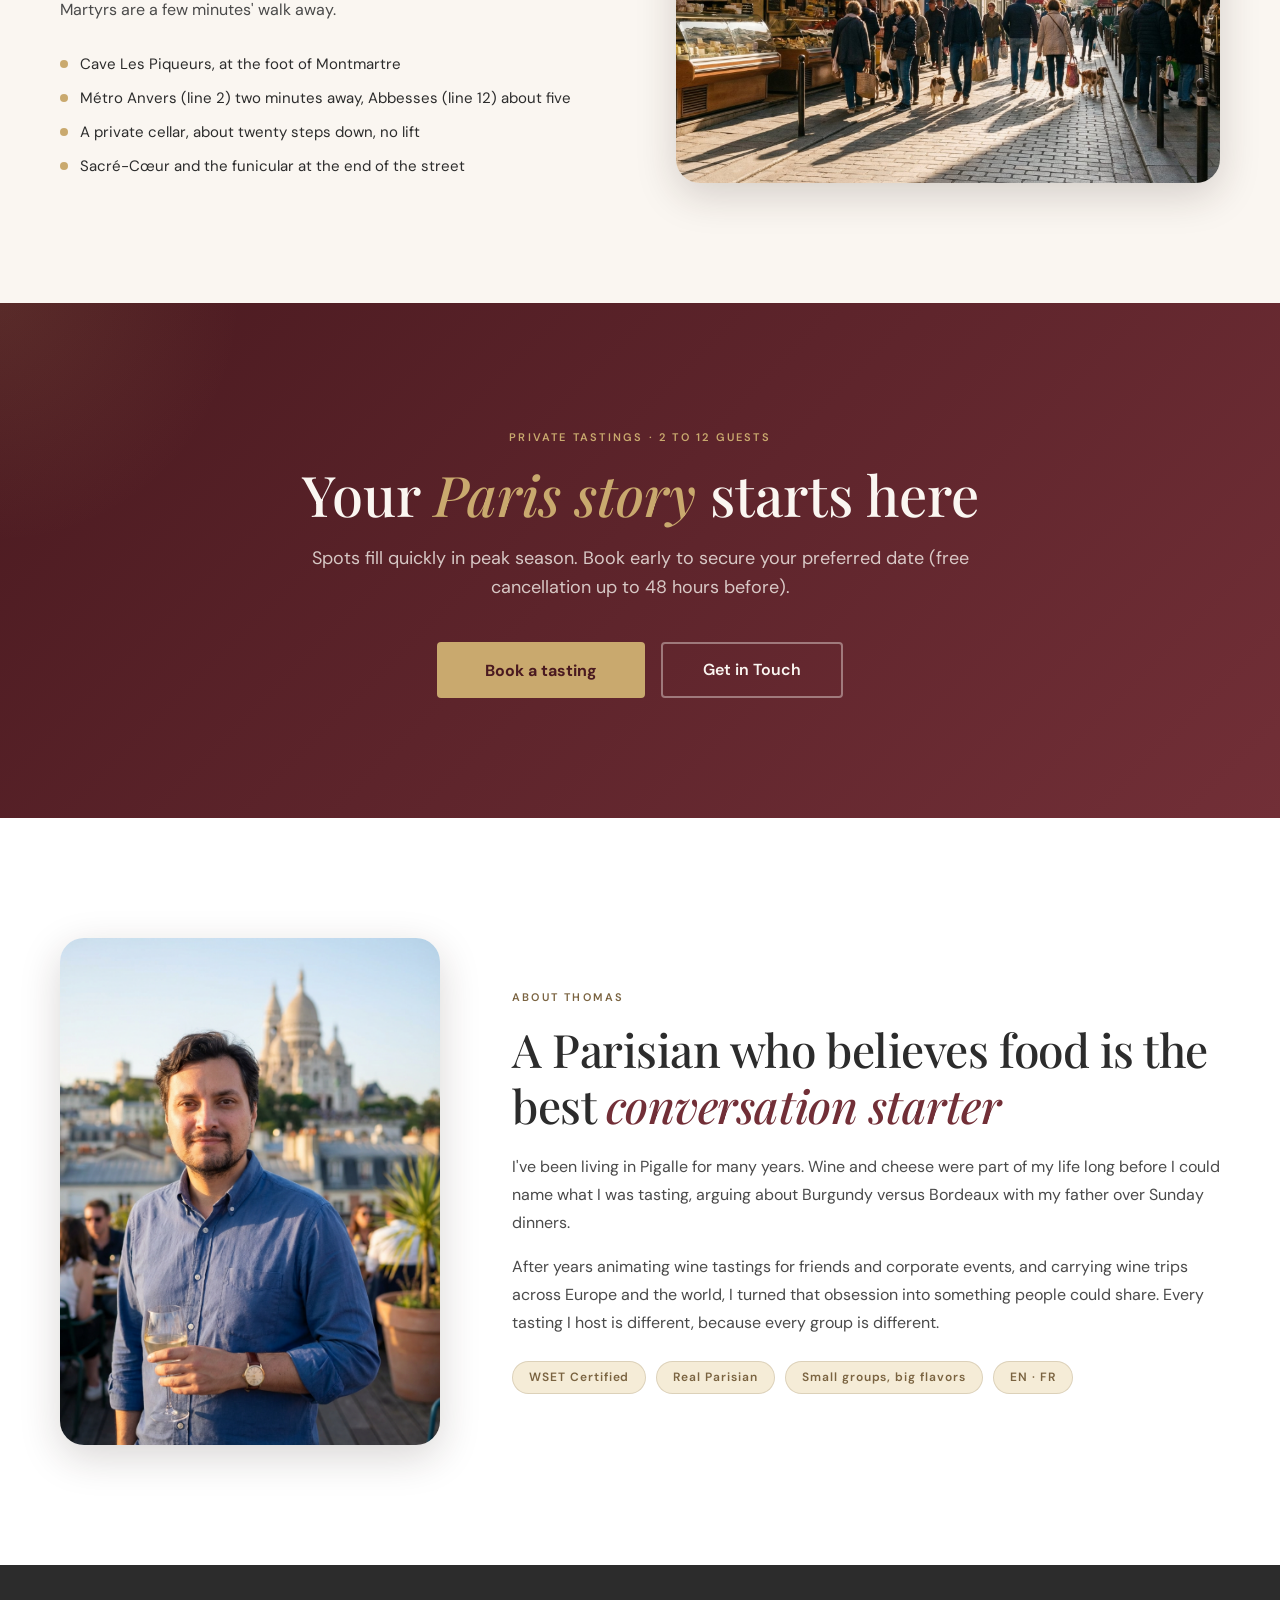
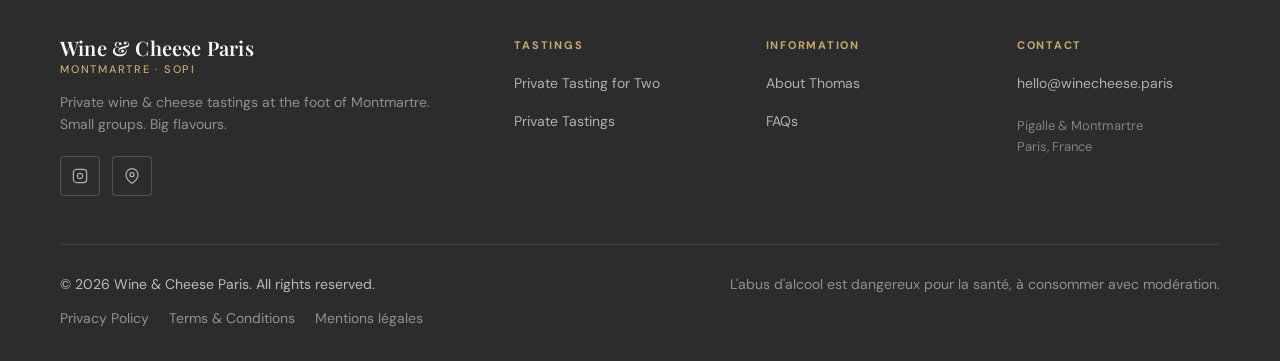
==== commit 23bf6818: "feat(site): mentions legales, confidentialite et CGV (GEO G3, S8) Trois pages bilingues : legal-noti" ====
--- a/index.html
+++ b/index.html
@@ -687,10 +687,10 @@
         <p class="section-eyebrow" id="neighEyebrow">The neighbourhood</p>
         <h2 class="section-title" id="neighbourhood-heading">Where <em>real</em> Paris still lives</h2>
         <p class="neighbourhood-body" id="neighBody">
-          Every tasting takes place at Cave Les Piqueurs, a wine shop at the foot of Montmartre, in its stone cellar below the street. Pigalle and the rue des Martyrs are a few minutes' walk away.
+          Tastings usually take place at Cave Les Piqueurs, a wine shop at the foot of Montmartre, in its stone cellar below the street. Pigalle and the rue des Martyrs are a few minutes' walk away.
         </p>
         <ul class="stops-list" role="list" aria-label="Where we taste">
-          <li class="stop-item"><span class="stop-dot" aria-hidden="true"></span><span id="stop1">Cave Les Piqueurs, 6 rue Tardieu, 75018 Paris</span></li>
+          <li class="stop-item"><span class="stop-dot" aria-hidden="true"></span><span id="stop1">Cave Les Piqueurs, at the foot of Montmartre</span></li>
           <li class="stop-item"><span class="stop-dot" aria-hidden="true"></span><span id="stop2">Métro Anvers (line 2) two minutes away, Abbesses (line 12) about five</span></li>
           <li class="stop-item"><span class="stop-dot" aria-hidden="true"></span><span id="stop3">A private cellar, about twenty steps down, no lift</span></li>
           <li class="stop-item"><span class="stop-dot" aria-hidden="true"></span><span id="stop4">Sacré-Cœur and the funicular at the end of the street</span></li>
@@ -790,10 +790,11 @@
 
     <div class="footer-bottom">
       <p class="footer-copy" id="footerCopy">&copy; 2026 Wine &amp; Cheese Paris. All rights reserved.</p>
+      <p class="footer-copy" style="opacity:0.7;">L'abus d'alcool est dangereux pour la santé, à consommer avec modération.</p>
       <nav class="footer-legal" aria-label="Legal links">
-        <a href="#" id="footLegal1">Privacy Policy</a>
-        <a href="#" id="footLegal2">Terms &amp; Conditions</a>
-        <a href="#" id="footLegal3">Mentions légales</a>
+        <a href="privacy.html" id="footLegal1">Privacy Policy</a>
+        <a href="terms.html" id="footLegal2">Terms &amp; Conditions</a>
+        <a href="legal-notice.html" id="footLegal3">Mentions légales</a>
       </nav>
     </div>
   </div>
@@ -844,8 +845,8 @@
   reviewsEyebrow: { en: 'Guest stories', fr: 'Témoignages' },
   ratingLabel: { en: '3 reviews on Google', fr: '3 avis sur Google' },
   neighEyebrow: { en: 'The neighbourhood', fr: 'Le quartier' },
-  neighBody: { en: 'Every tasting takes place at Cave Les Piqueurs, a wine shop at the foot of Montmartre, in its stone cellar below the street. Pigalle and the rue des Martyrs are a few minutes\' walk away.', fr: 'Chaque dégustation a lieu à la Cave Les Piqueurs, une cave au pied de Montmartre, dans sa cave voûtée sous la rue. Pigalle et la rue des Martyrs sont à quelques minutes à pied.' },
-  stop1: { en: 'Cave Les Piqueurs, 6 rue Tardieu, 75018 Paris', fr: 'Cave Les Piqueurs, 6 rue Tardieu, 75018 Paris' },
+  neighBody: { en: 'Tastings usually take place at Cave Les Piqueurs, a wine shop at the foot of Montmartre, in its stone cellar below the street. Pigalle and the rue des Martyrs are a few minutes\' walk away.', fr: 'Les dégustations ont généralement lieu à la Cave Les Piqueurs, une cave au pied de Montmartre, dans sa cave voûtée sous la rue. Pigalle et la rue des Martyrs sont à quelques minutes à pied.' },
+  stop1: { en: 'Cave Les Piqueurs, at the foot of Montmartre', fr: 'Cave Les Piqueurs, au pied de Montmartre' },
   stop2: { en: 'Métro Anvers (line 2) two minutes away, Abbesses (line 12) about five', fr: 'Métro Anvers (ligne 2) à deux minutes, Abbesses (ligne 12) à cinq' },
   stop3: { en: 'A private cellar, about twenty steps down, no lift', fr: 'Une cave privée, une vingtaine de marches, sans ascenseur' },
   stop4: { en: 'Sacré-Cœur and the funicular at the end of the street', fr: 'Le Sacré-Cœur et le funiculaire au bout de la rue' },
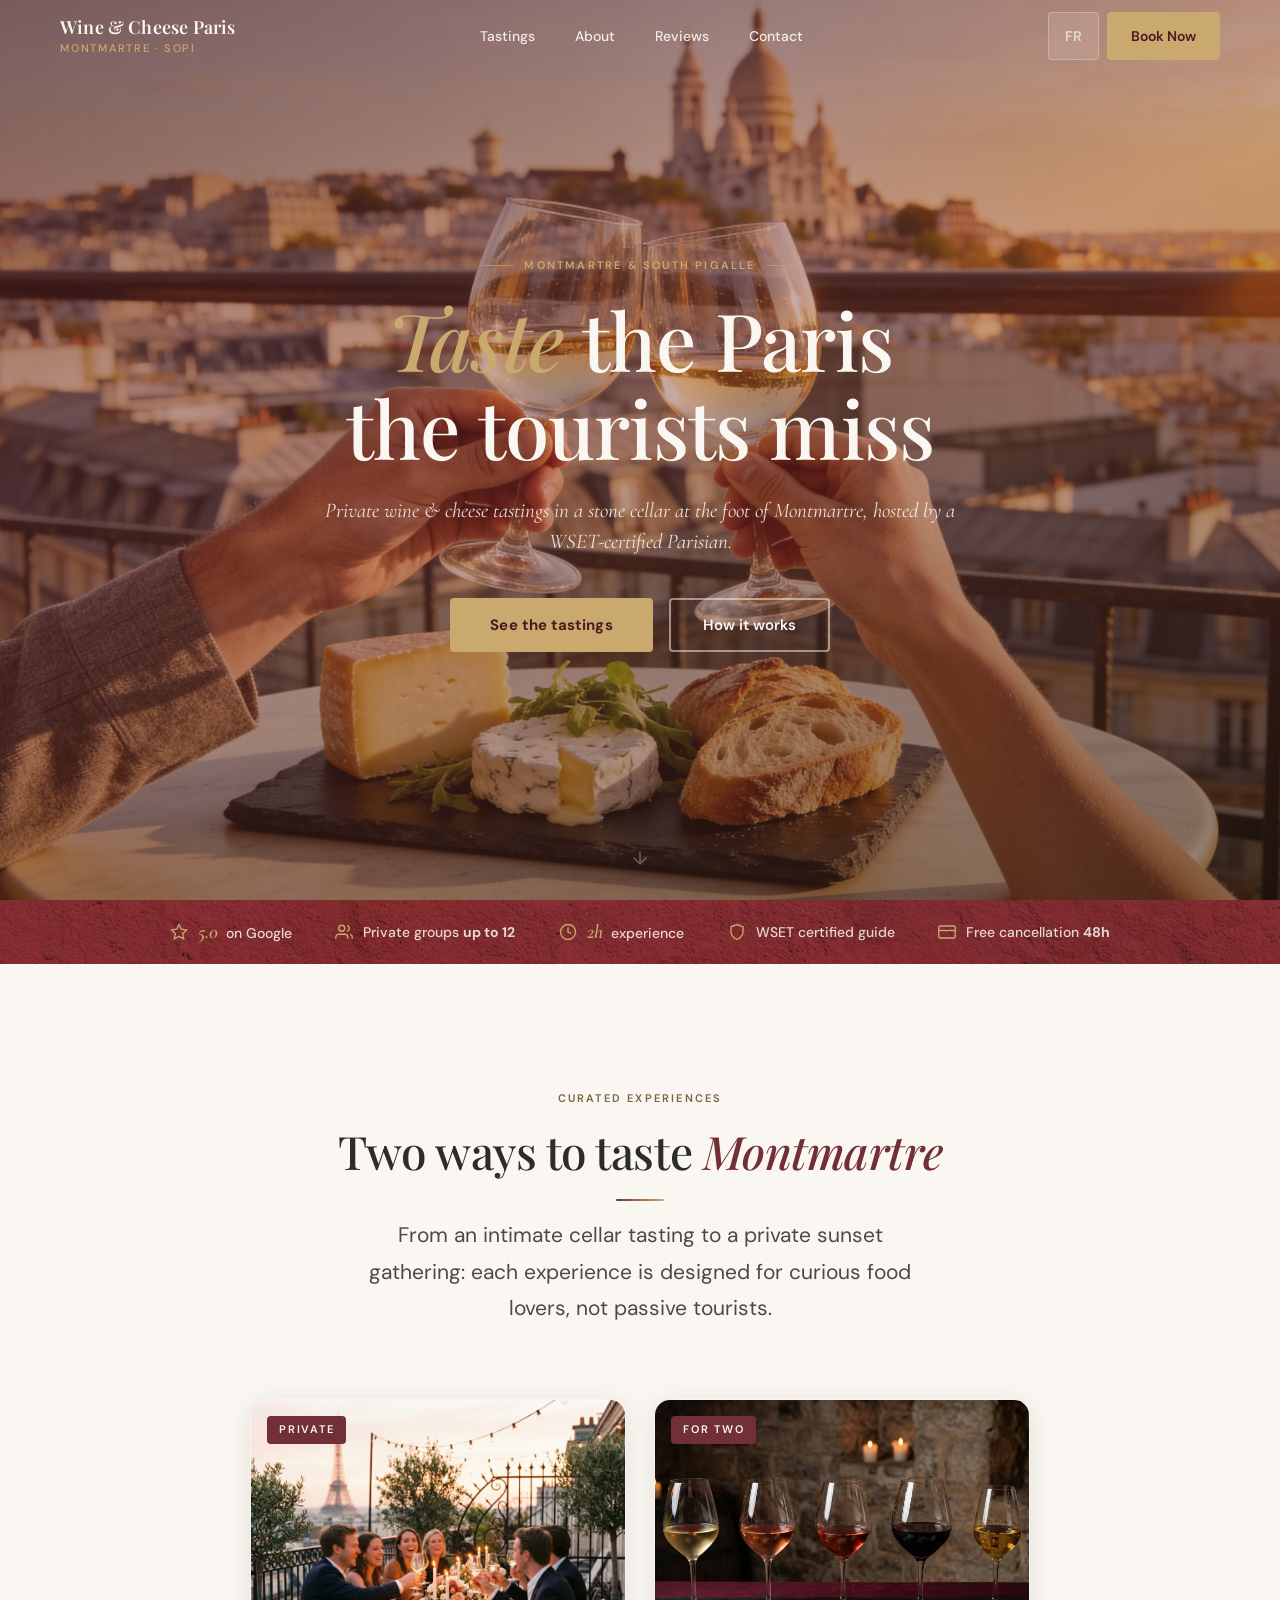
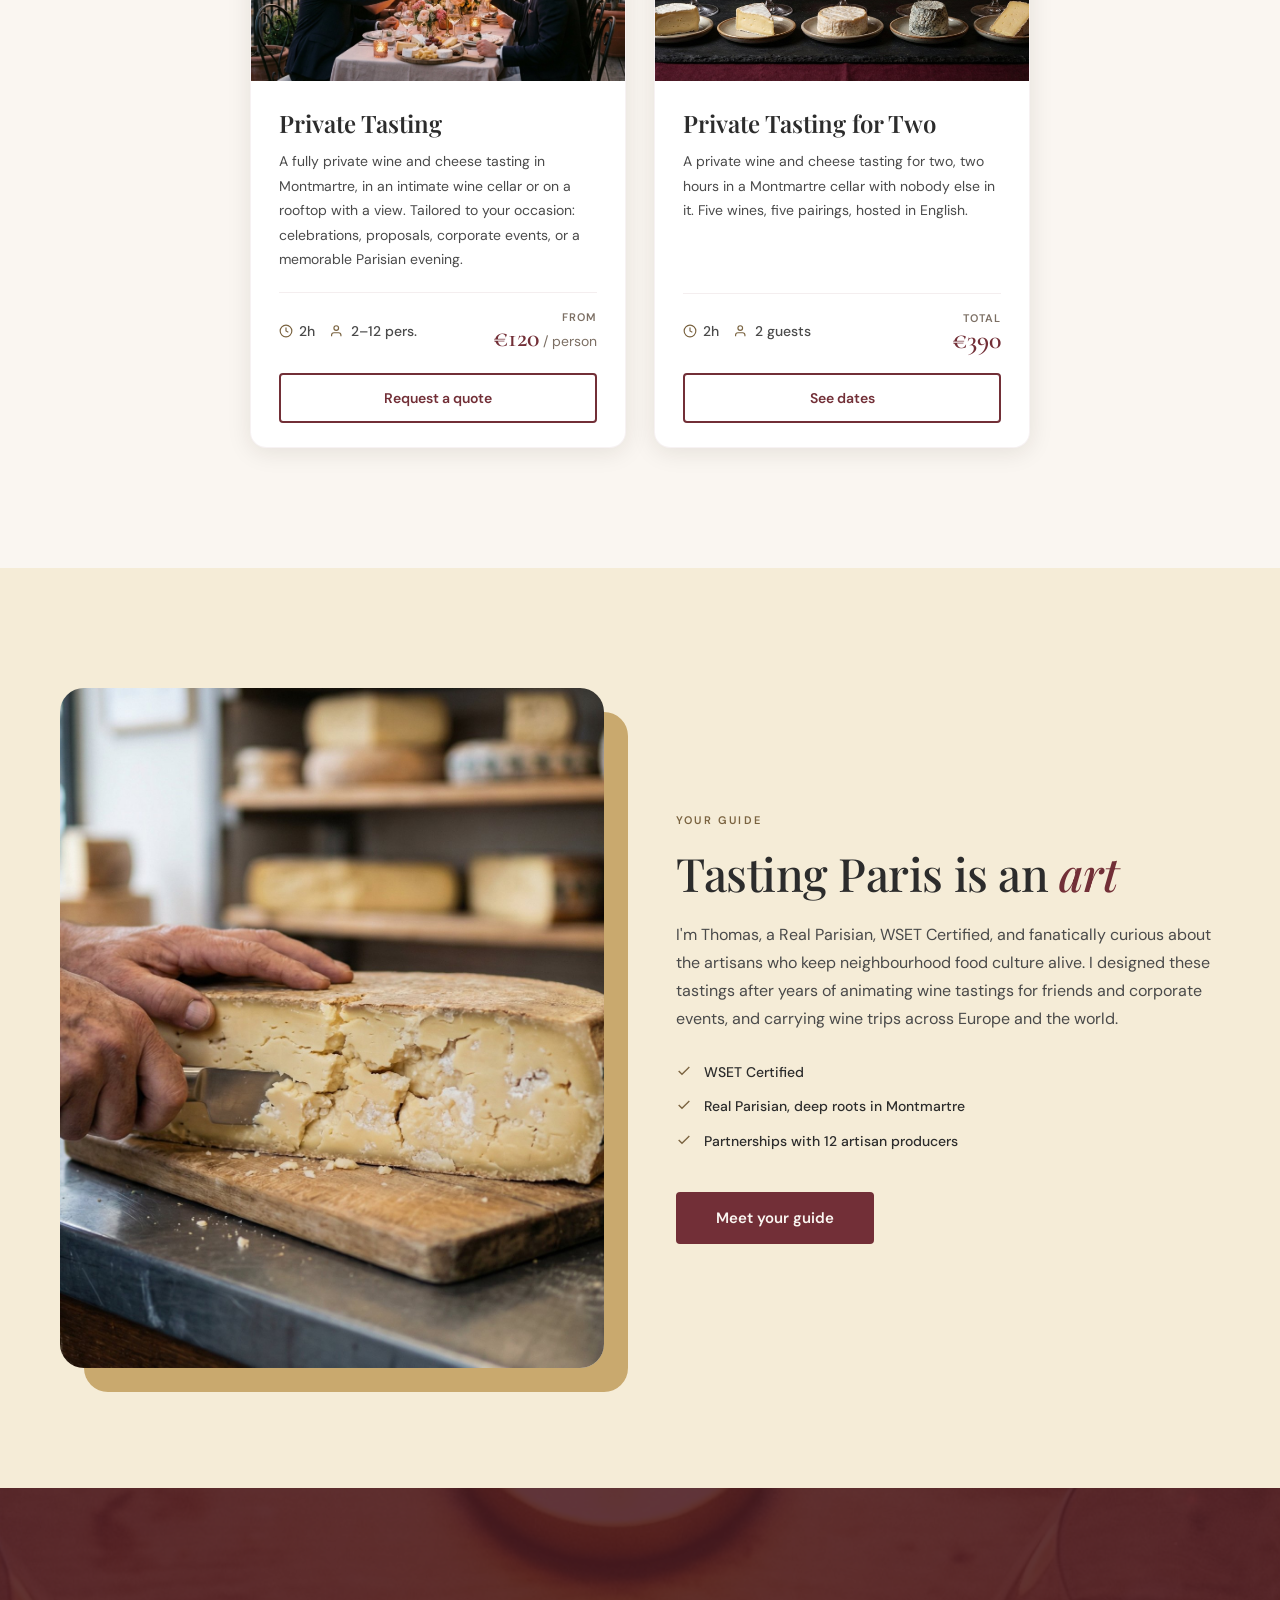
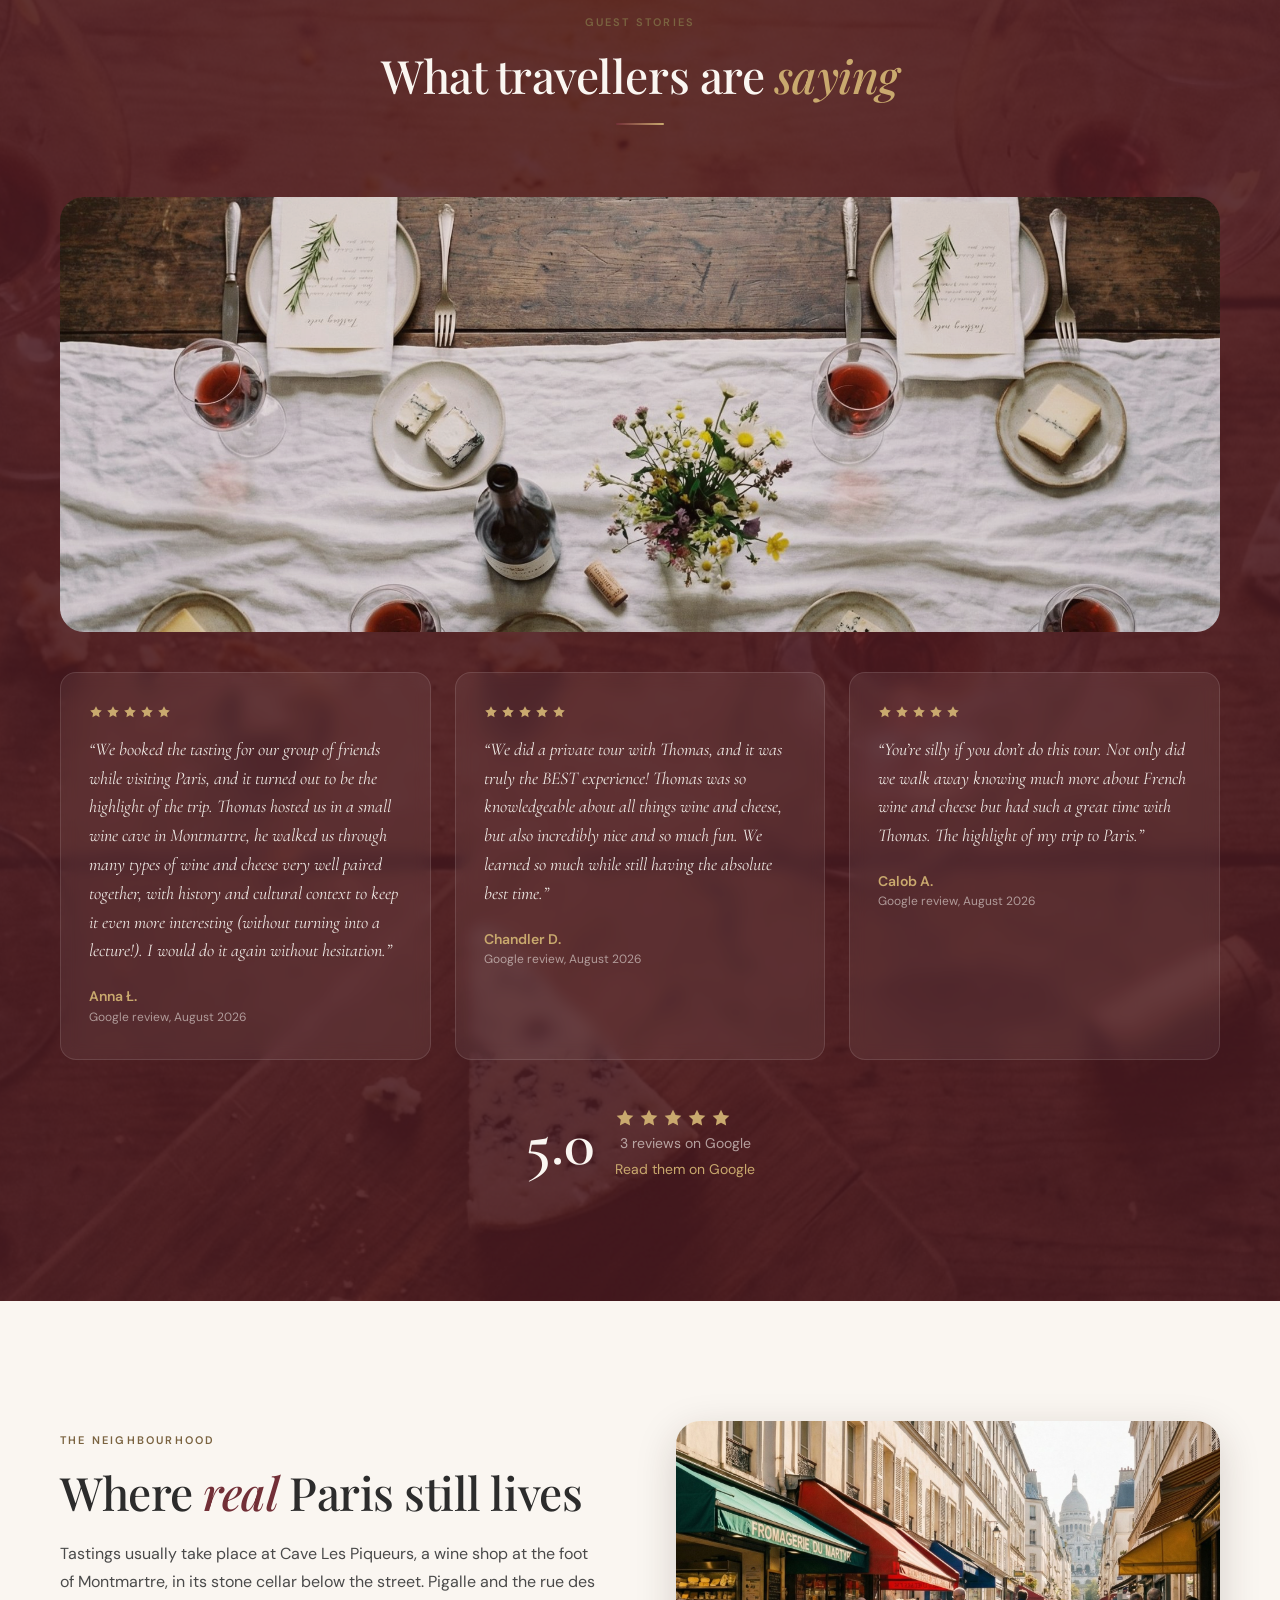
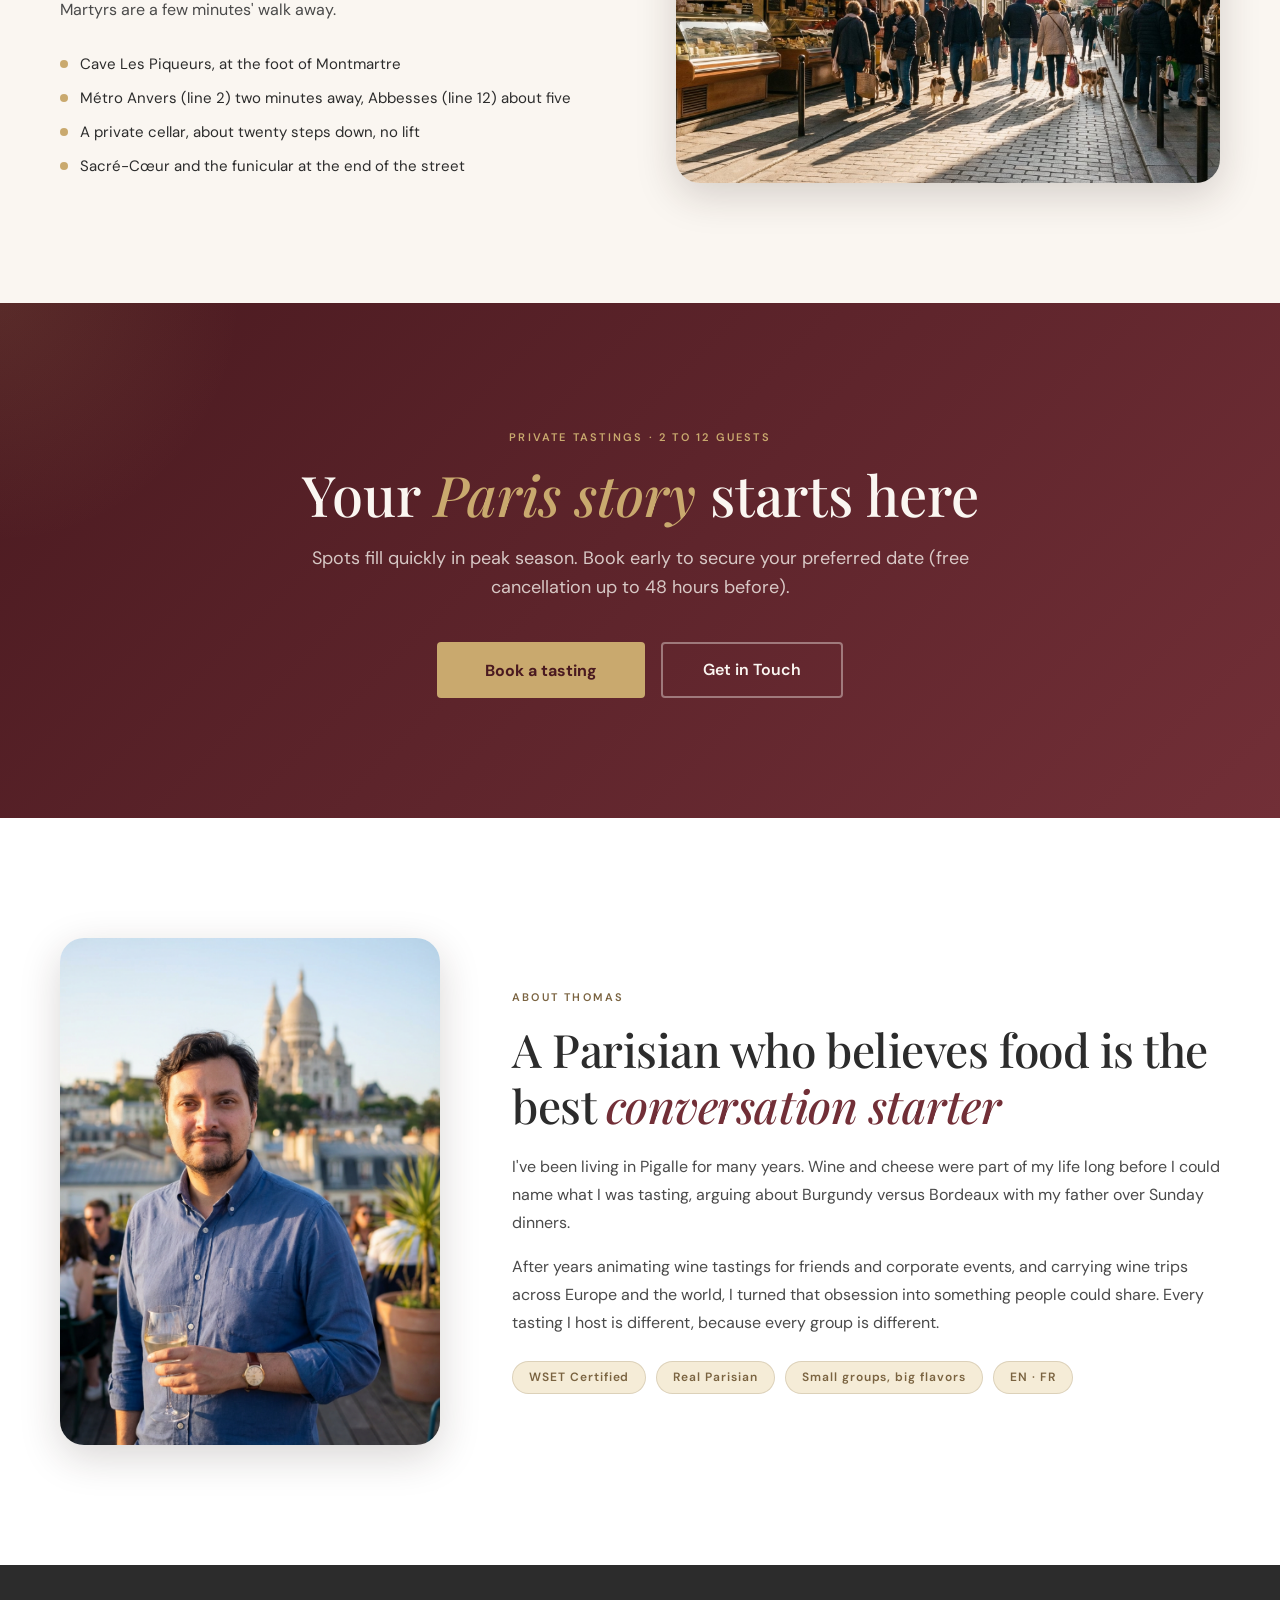
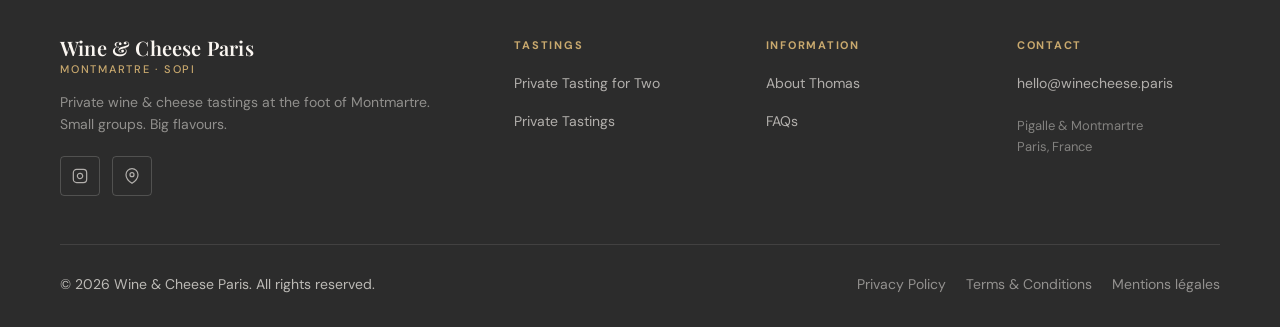
==== commit 9775486e: "fix(site): pas d'adresse fixe de cave dans les textes ajoutes, le lieu peut varier Co-Authored-By: C" ====
--- a/index.html
+++ b/index.html
@@ -790,11 +790,10 @@
 
     <div class="footer-bottom">
       <p class="footer-copy" id="footerCopy">&copy; 2026 Wine &amp; Cheese Paris. All rights reserved.</p>
-      <p class="footer-copy" style="opacity:0.7;">L'abus d'alcool est dangereux pour la santé, à consommer avec modération.</p>
       <nav class="footer-legal" aria-label="Legal links">
-        <a href="privacy.html" id="footLegal1">Privacy Policy</a>
-        <a href="terms.html" id="footLegal2">Terms &amp; Conditions</a>
-        <a href="legal-notice.html" id="footLegal3">Mentions légales</a>
+        <a href="#" id="footLegal1">Privacy Policy</a>
+        <a href="#" id="footLegal2">Terms &amp; Conditions</a>
+        <a href="#" id="footLegal3">Mentions légales</a>
       </nav>
     </div>
   </div>
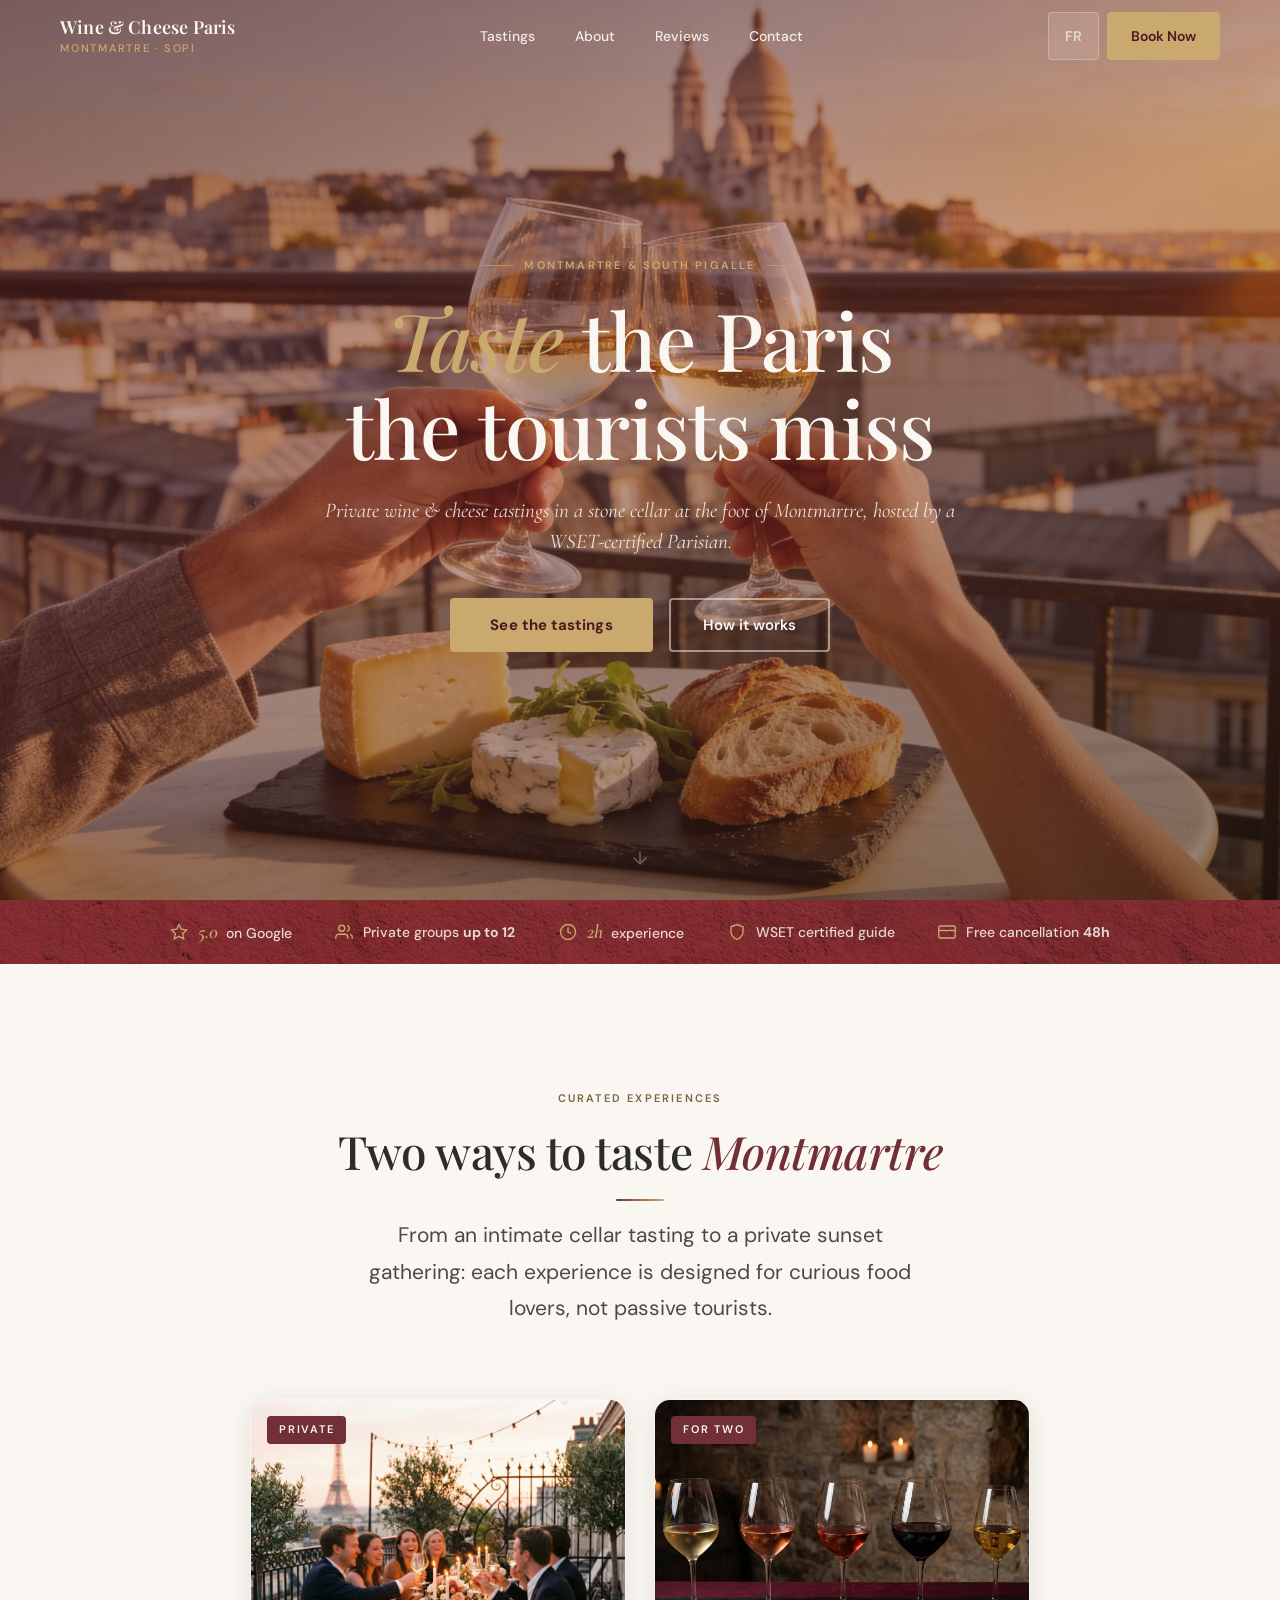
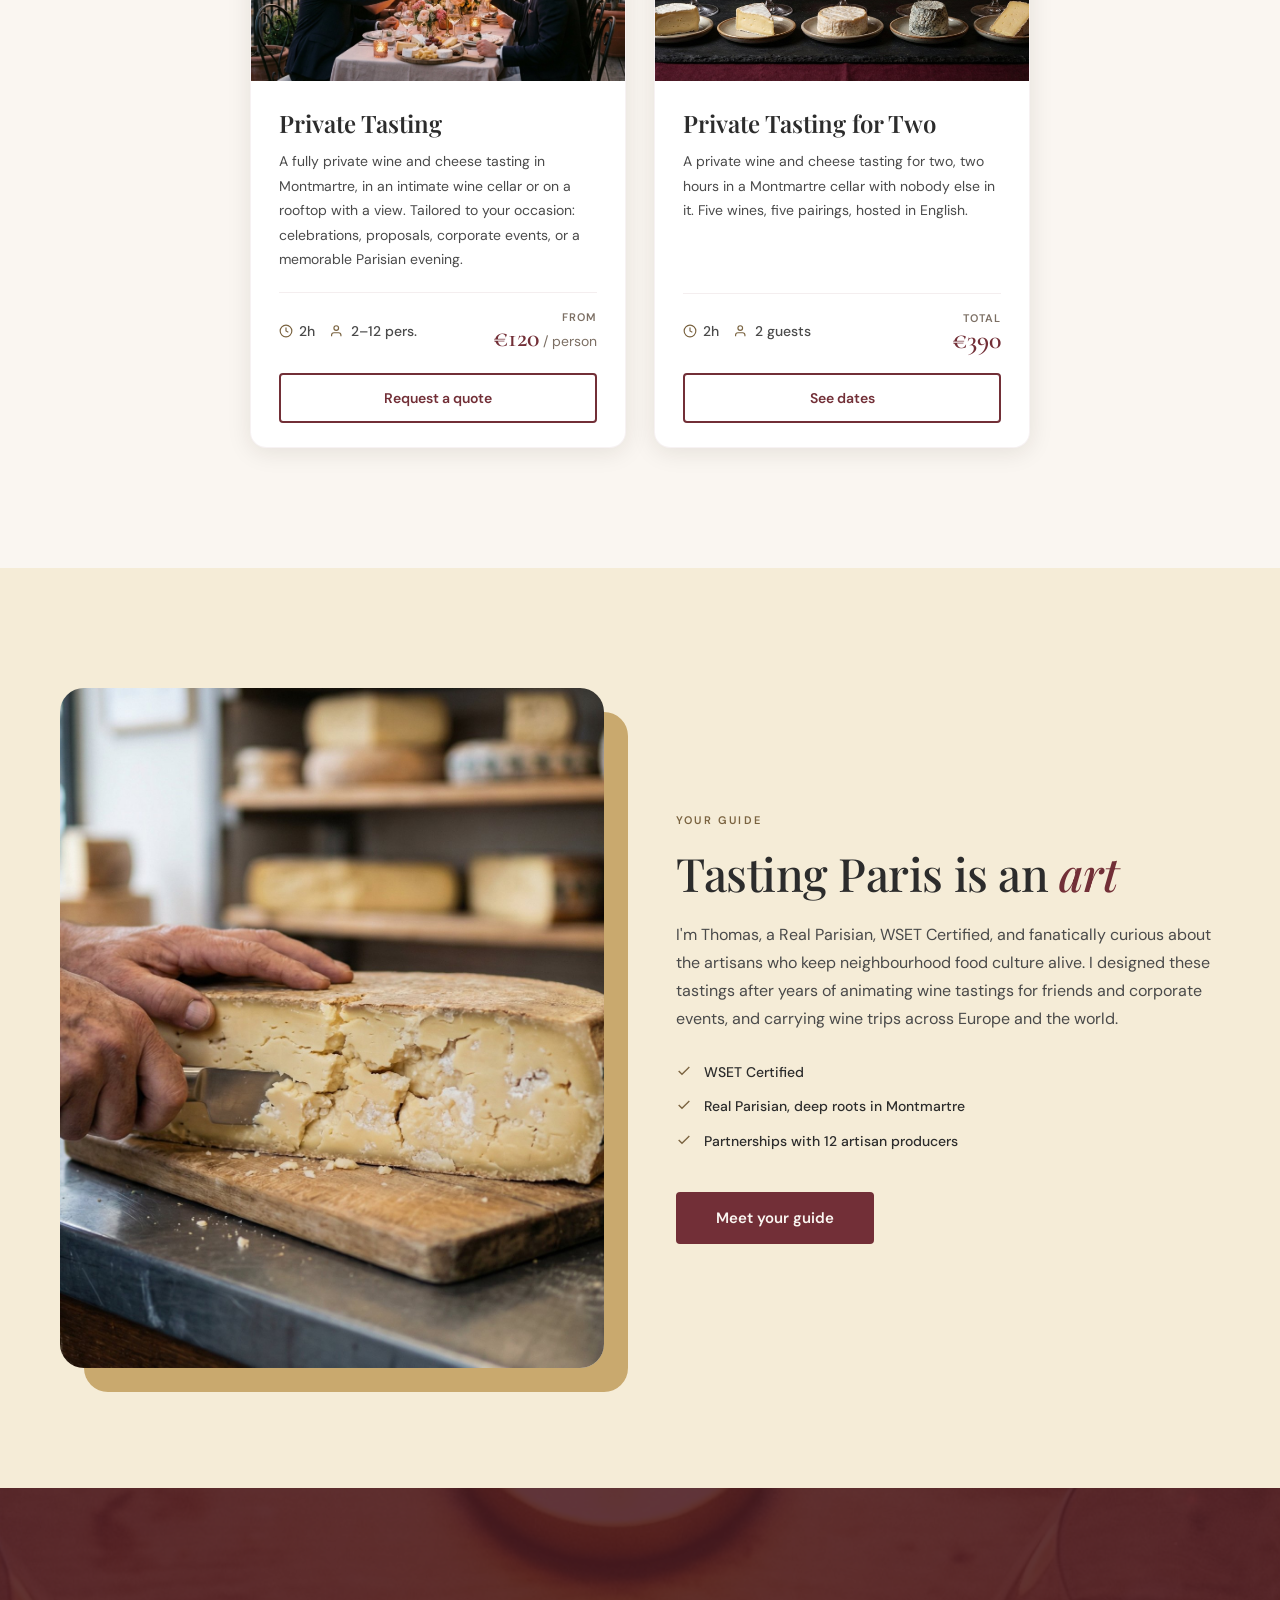
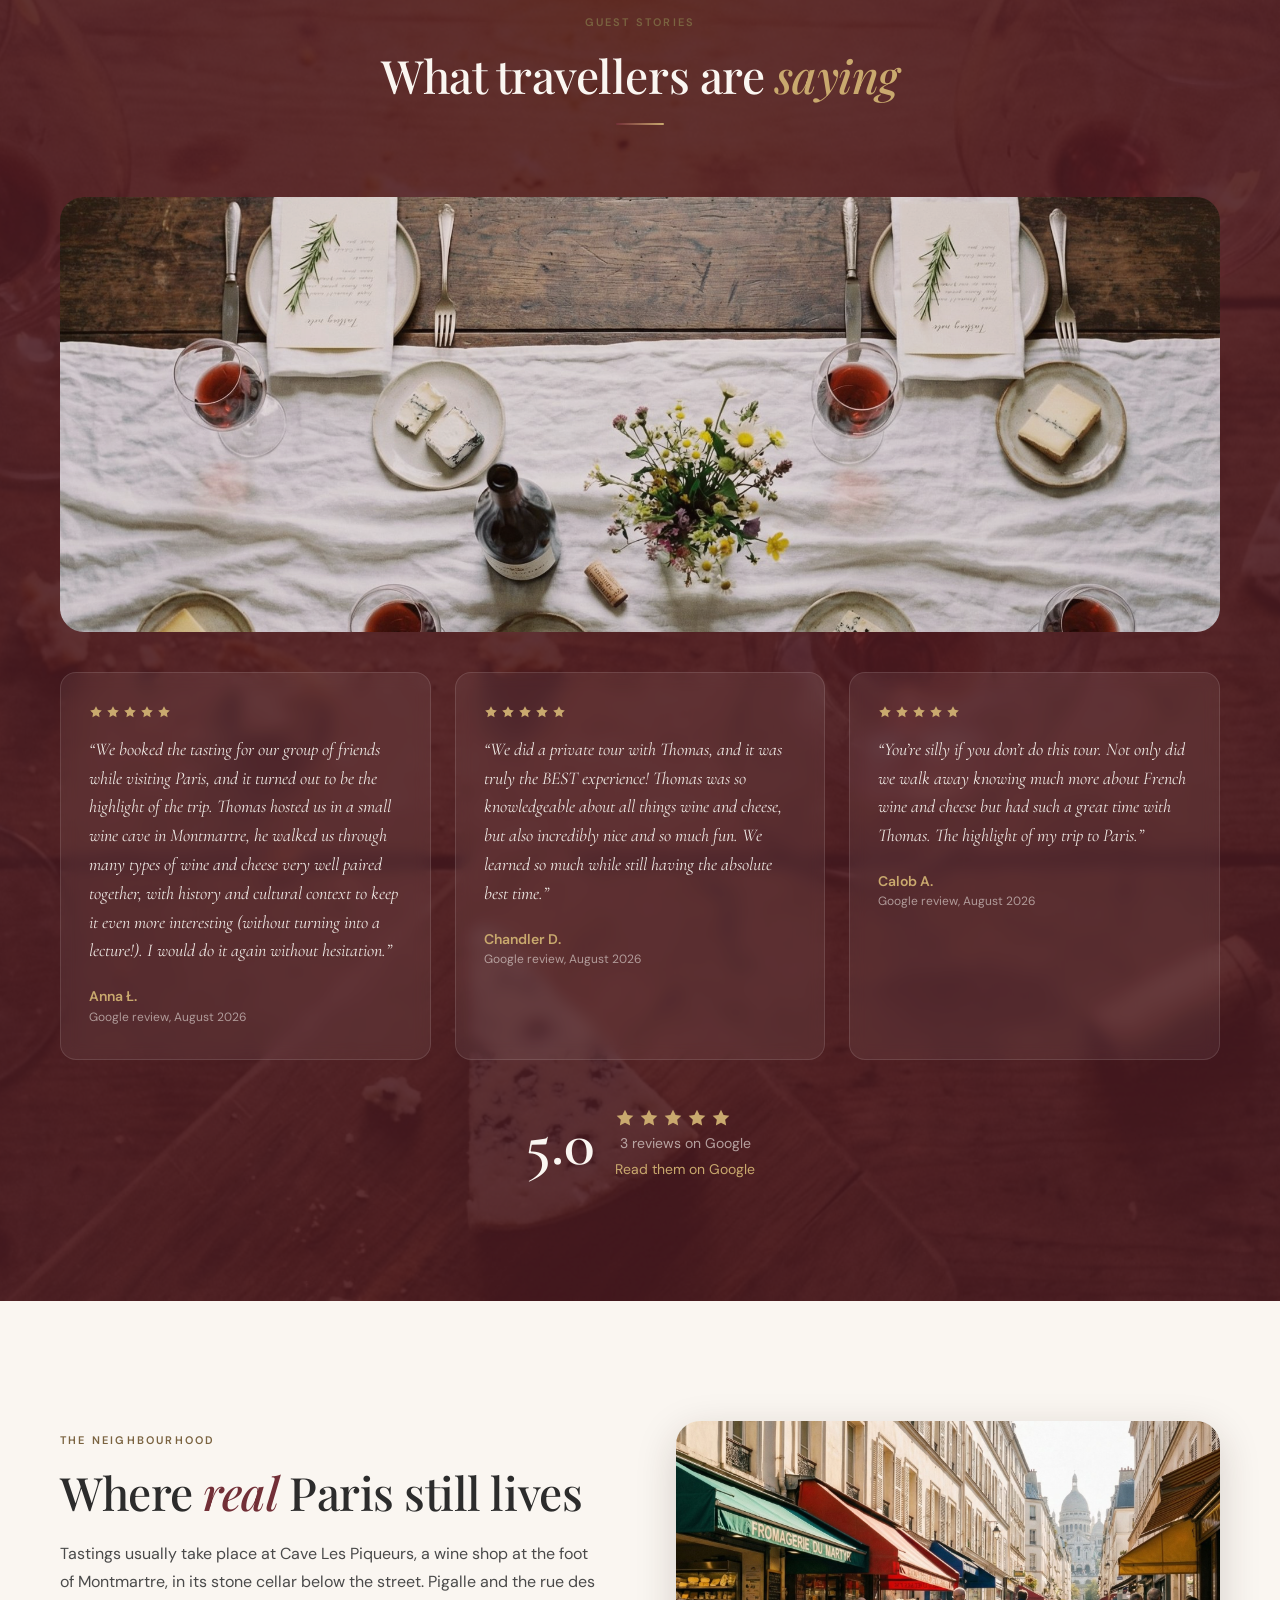
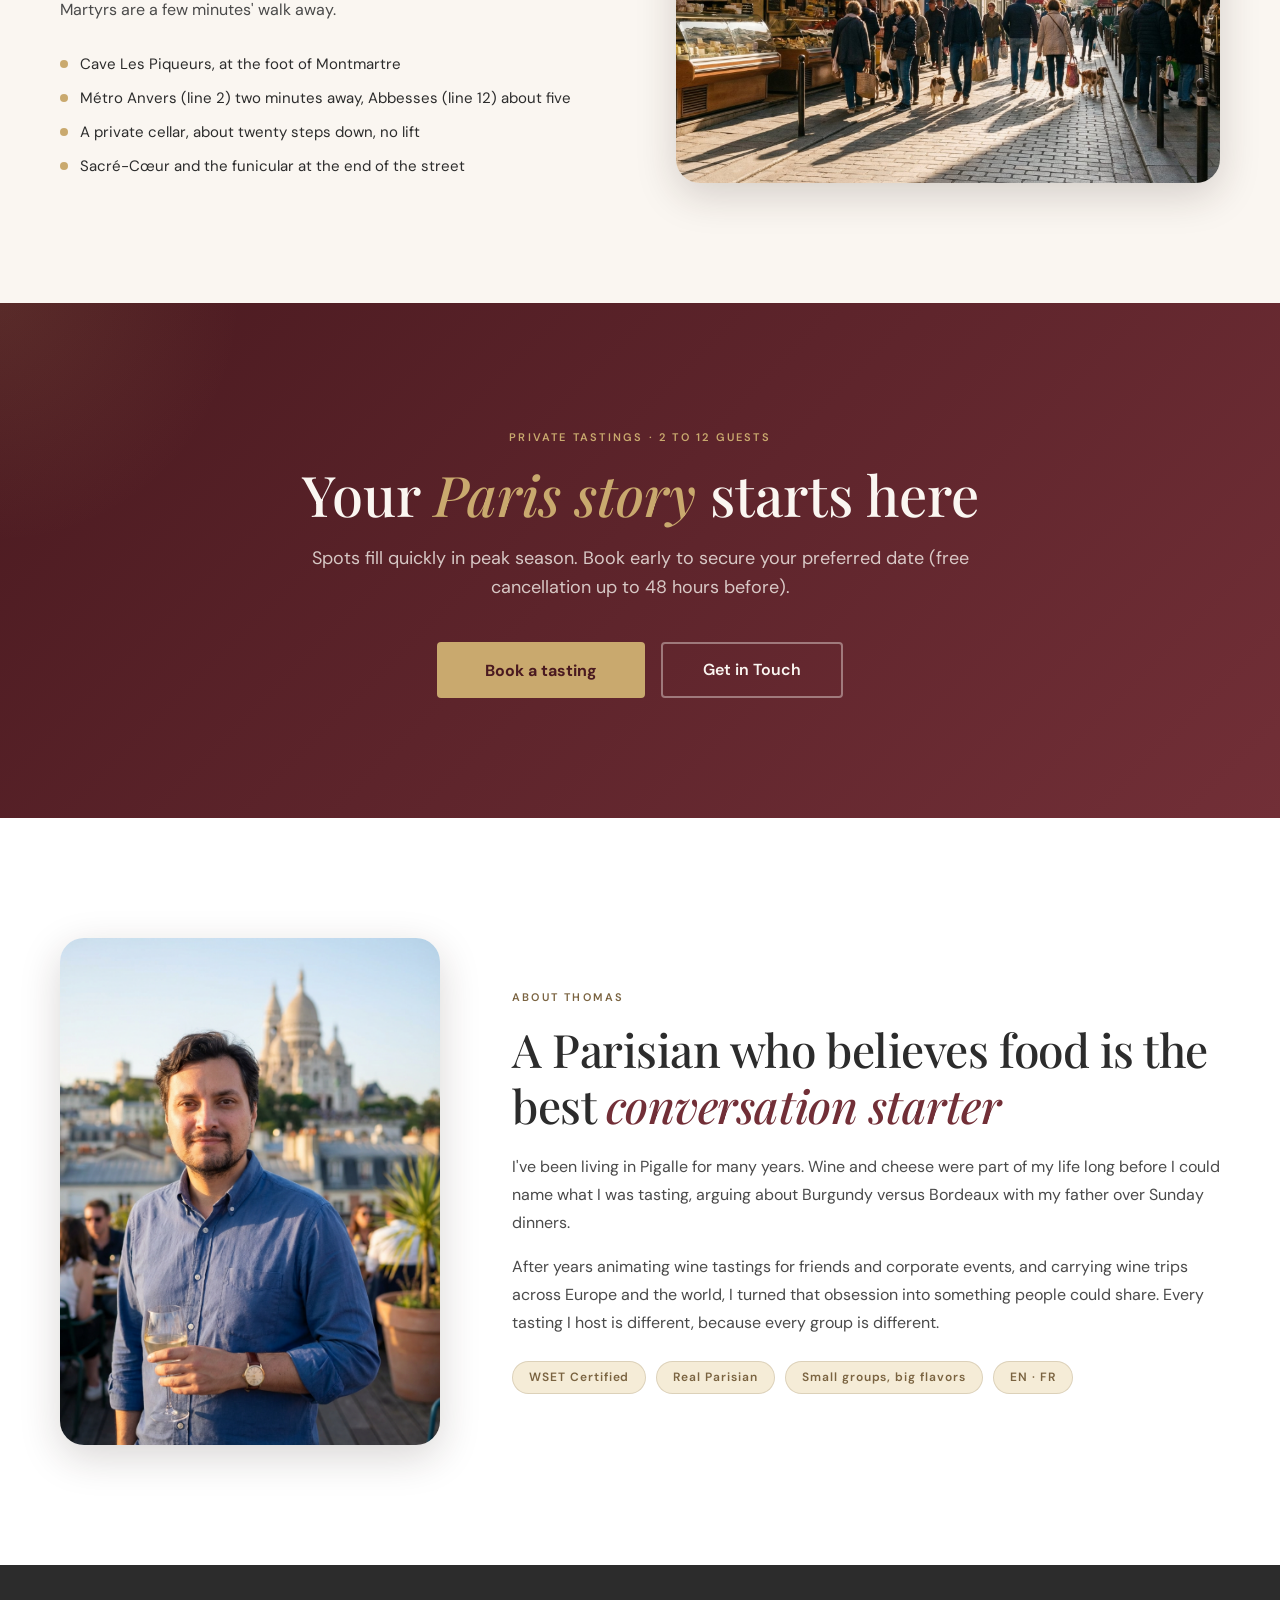
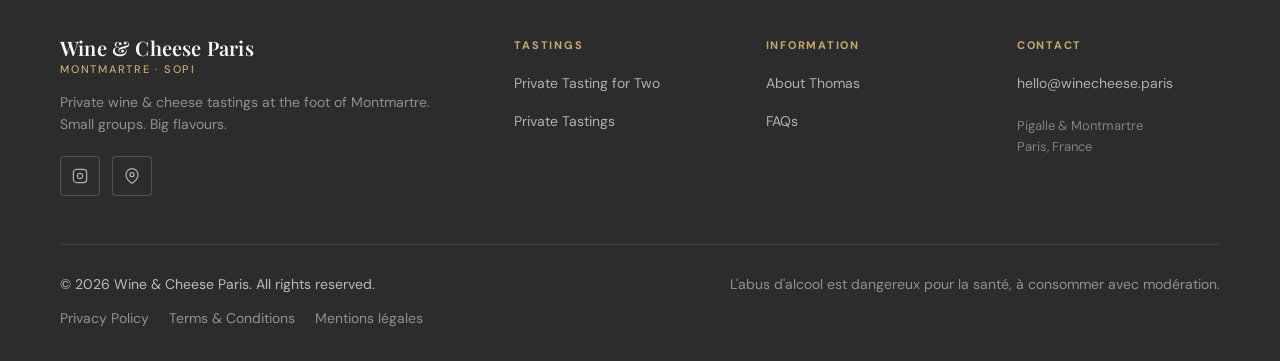
==== commit 10cd75fd: "Merge pull request #16 from perrienwork-droid/site/s02-pages-legales feat(site): mentions legales, c" ====
--- a/index.html
+++ b/index.html
@@ -790,10 +790,11 @@
 
     <div class="footer-bottom">
       <p class="footer-copy" id="footerCopy">&copy; 2026 Wine &amp; Cheese Paris. All rights reserved.</p>
+      <p class="footer-copy" style="opacity:0.7;">L'abus d'alcool est dangereux pour la santé, à consommer avec modération.</p>
       <nav class="footer-legal" aria-label="Legal links">
-        <a href="#" id="footLegal1">Privacy Policy</a>
-        <a href="#" id="footLegal2">Terms &amp; Conditions</a>
-        <a href="#" id="footLegal3">Mentions légales</a>
+        <a href="privacy.html" id="footLegal1">Privacy Policy</a>
+        <a href="terms.html" id="footLegal2">Terms &amp; Conditions</a>
+        <a href="legal-notice.html" id="footLegal3">Mentions légales</a>
       </nav>
     </div>
   </div>
